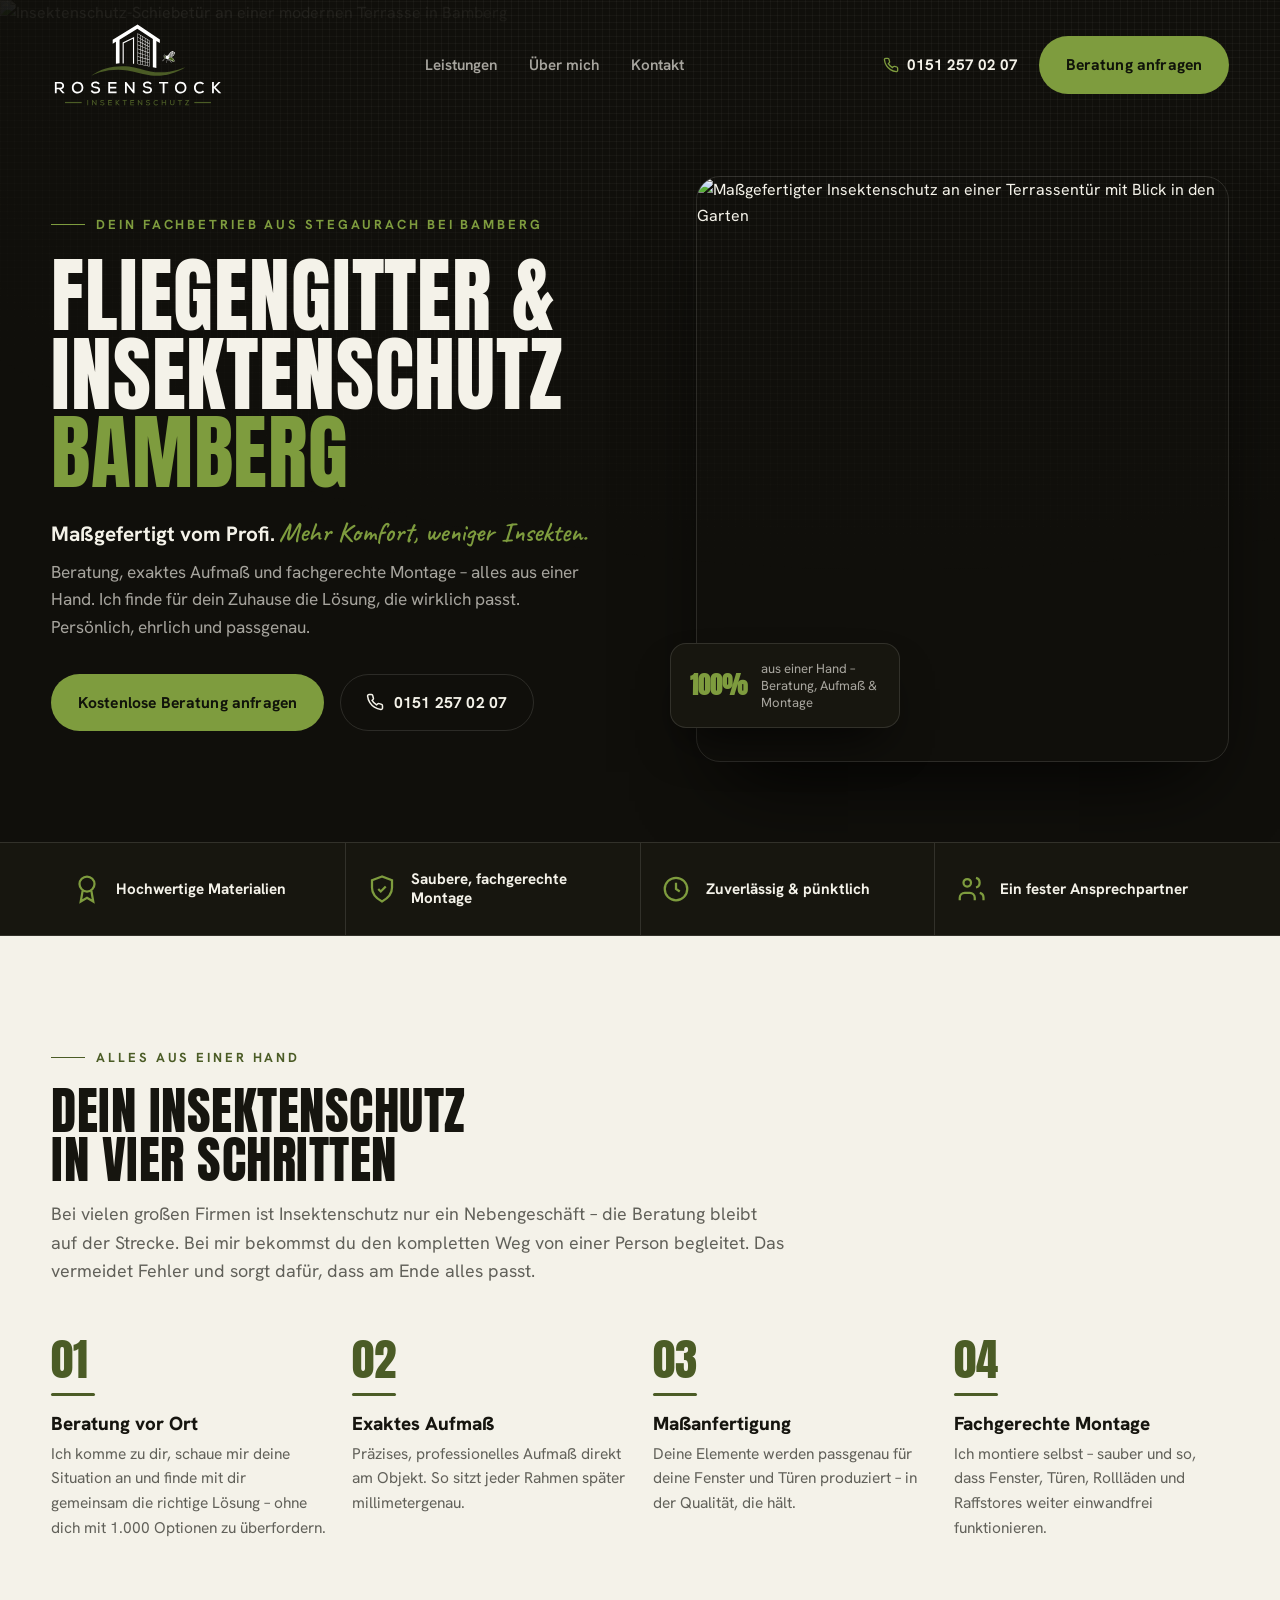
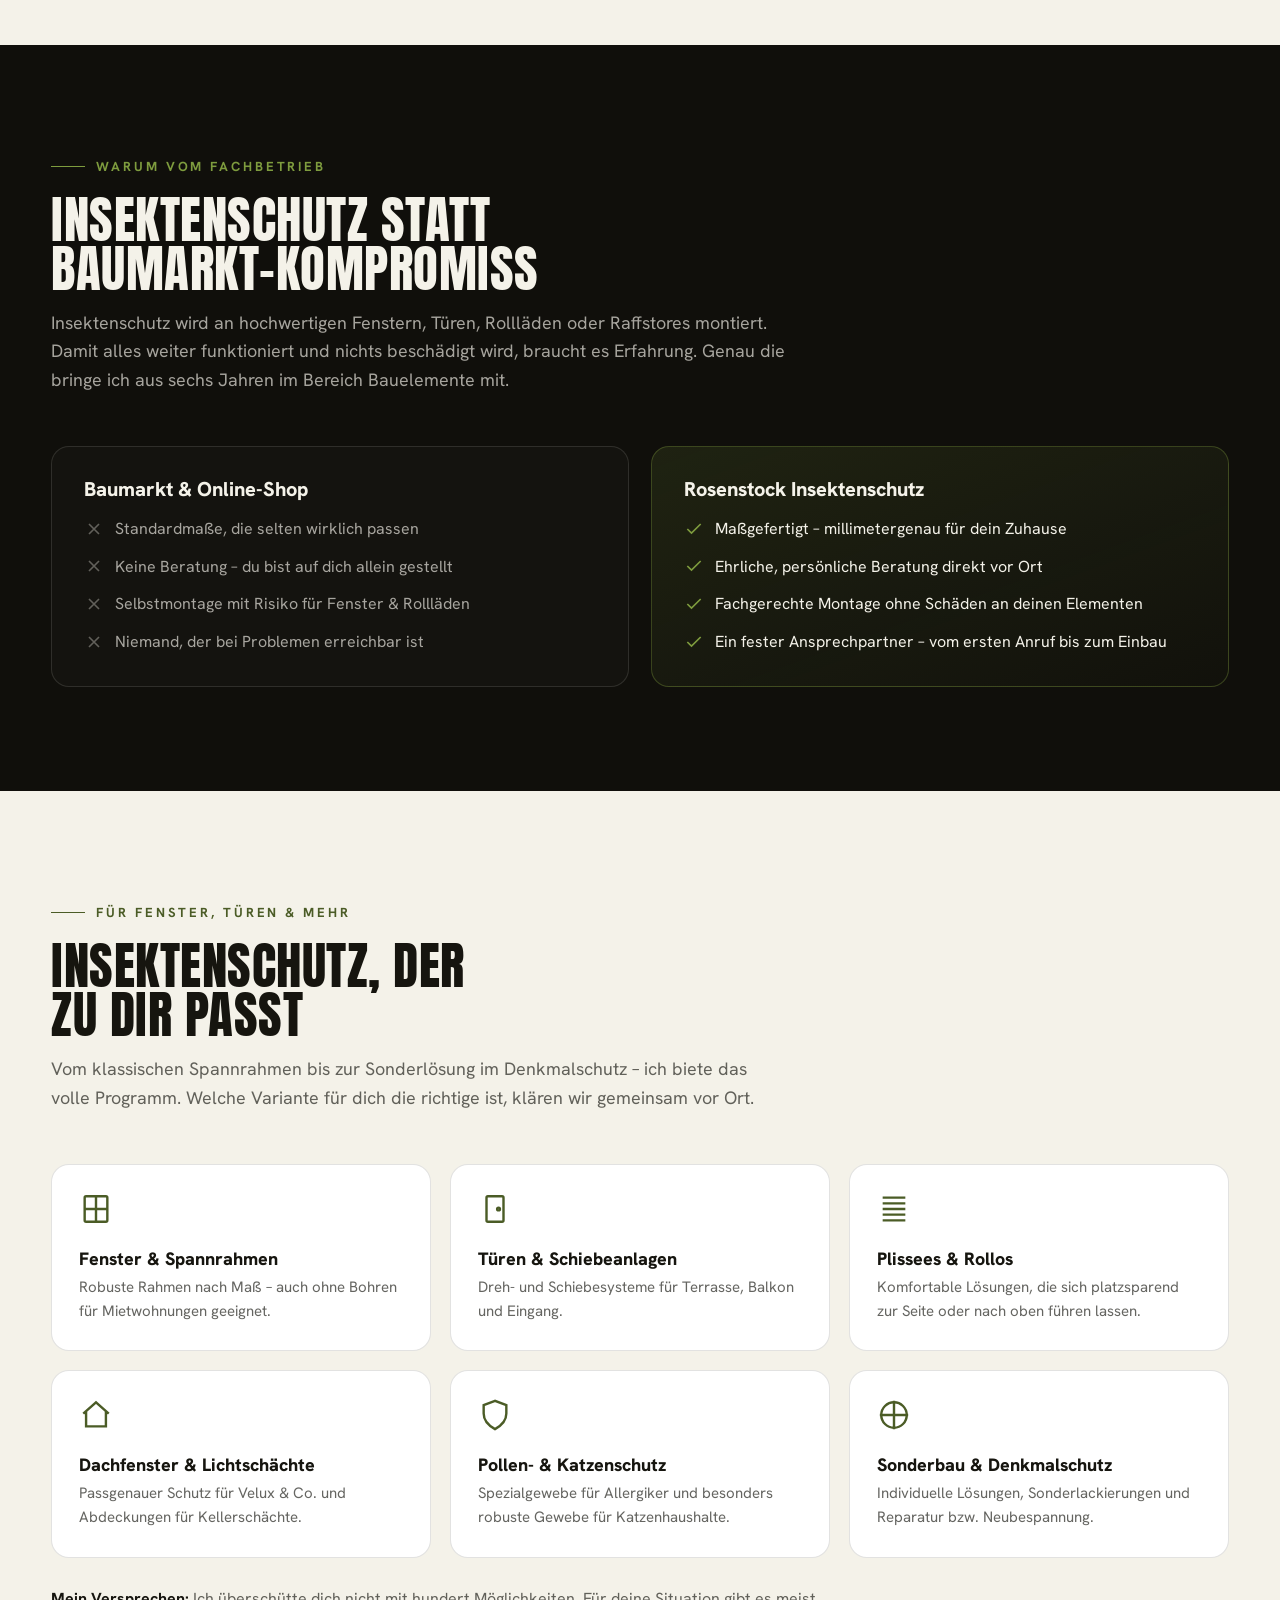
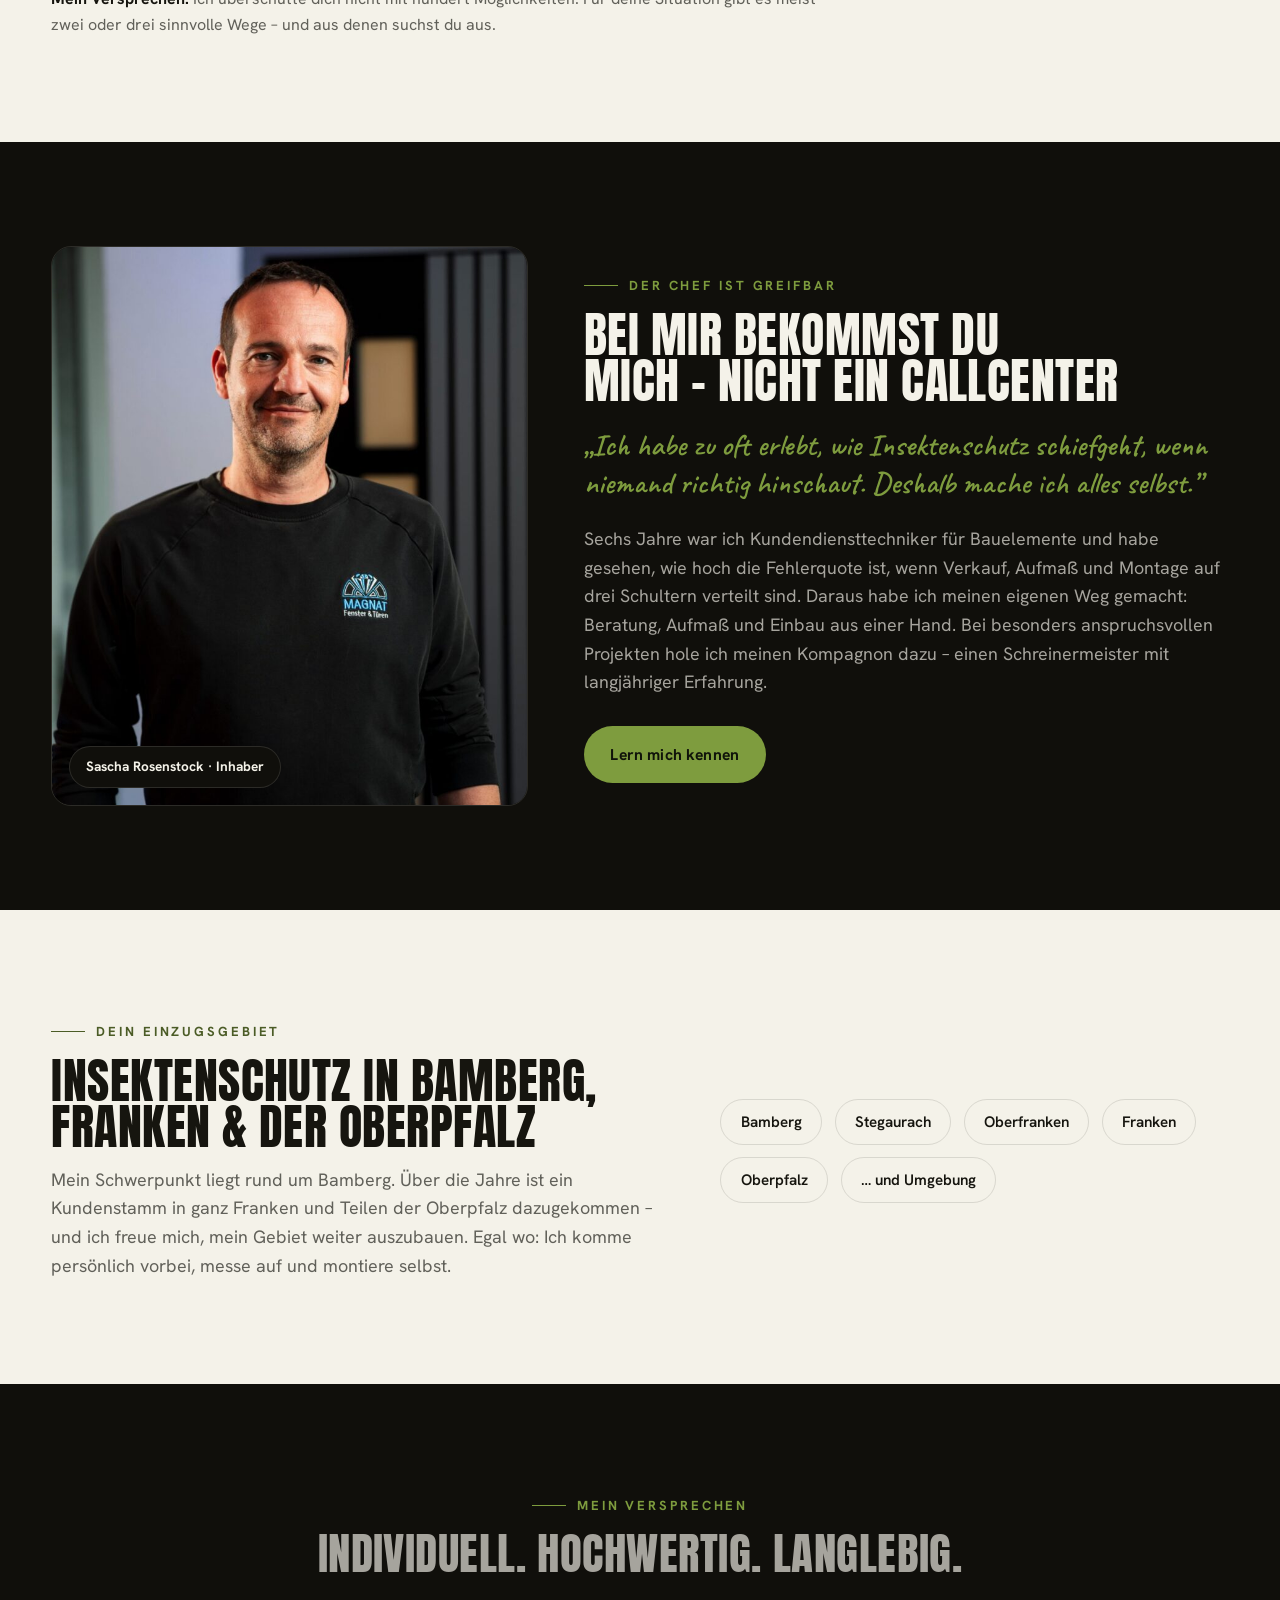
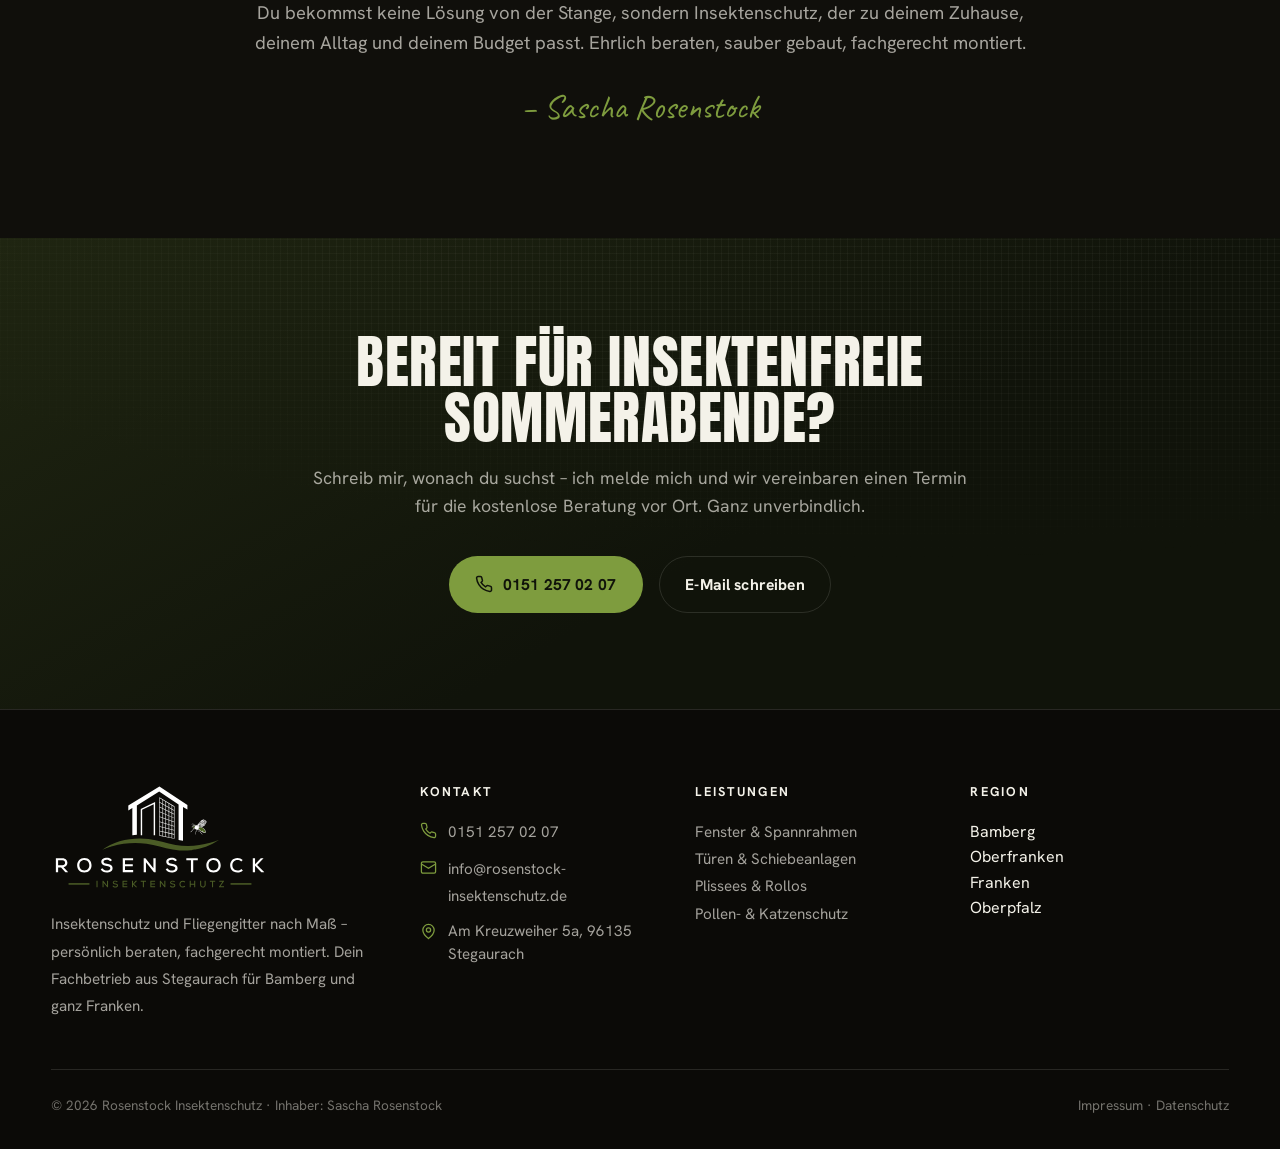
==== index.html @ 528e0482 "Add files via upload" ====
<!DOCTYPE html>
<html lang="de">
<head>
<meta charset="UTF-8">
<meta name="viewport" content="width=device-width, initial-scale=1.0">
<title>Insektenschutz Bamberg & Fliegengitter nach Maß | Rosenstock Insektenschutz</title>
<meta name="description" content="Insektenschutz & Fliegengitter nach Maß in Bamberg und ganz Franken. Beratung, Aufmaß und Montage aus einer Hand – persönlich vom Fachbetrieb. Jetzt kostenlos beraten lassen.">
<meta name="robots" content="index, follow">
<link rel="canonical" href="https://www.rosenstock-insektenschutz.de/">

<!-- Open Graph -->
<meta property="og:type" content="website">
<meta property="og:title" content="Insektenschutz Bamberg & Fliegengitter nach Maß | Rosenstock Insektenschutz">
<meta property="og:description" content="Insektenschutz & Fliegengitter nach Maß in Bamberg und ganz Franken – Beratung, Aufmaß und Montage aus einer Hand.">
<meta property="og:locale" content="de_DE">
<meta property="og:image" content="assets/fliegenschutz-bamberg.png">

<link rel="preconnect" href="https://fonts.googleapis.com">
<link rel="preconnect" href="https://fonts.gstatic.com" crossorigin>
<link href="https://fonts.googleapis.com/css2?family=Anton&family=Caveat:wght@500;600&family=Hanken+Grotesk:wght@400;500;600;700;800&display=swap" rel="stylesheet">

<!-- Local Business structured data (gut fürs lokale SEO) -->
<script type="application/ld+json">
{
  "@context": "https://schema.org",
  "@type": "HomeAndConstructionBusiness",
  "name": "Rosenstock Insektenschutz",
  "image": "https://www.rosenstock-insektenschutz.de/assets/fliegenschutz-bamberg.png",
  "description": "Insektenschutz und Fliegengitter nach Maß in Bamberg und Franken. Beratung, Aufmaß und Montage aus einer Hand.",
  "founder": "Sascha Rosenstock",
  "telephone": "+49-1512-7570207",
  "email": "info@rosenstock-insektenschutz.de",
  "address": {
    "@type": "PostalAddress",
    "streetAddress": "Am Kreuzweiher 5a",
    "postalCode": "96135",
    "addressLocality": "Stegaurach",
    "addressRegion": "Bayern",
    "addressCountry": "DE"
  },
  "areaServed": ["Bamberg", "Stegaurach", "Franken", "Oberfranken", "Oberpfalz"],
  "slogan": "Mehr Komfort. Mehr Lebensqualität. Weniger Insekten."
}
</script>

<style>
  :root{
    --bg:#100f0b;
    --bg-soft:#17160f;
    --panel:#1c1b13;
    --cream:#f4f2e9;
    --cream-soft:#e9e6d8;
    --ink:#16150f;
    --olive:#4b5c26;
    --olive-bright:#7e9c3e;
    --olive-dim:rgba(126,156,62,.16);
    --line-dark:rgba(244,242,233,.12);
    --line-light:rgba(22,21,15,.12);
    --muted-dark:rgba(244,242,233,.66);
    --muted-light:rgba(22,21,15,.66);
    --radius:18px;
    --ease:cubic-bezier(.22,.61,.36,1);
  }

  *{margin:0;padding:0;box-sizing:border-box}
  html{scroll-behavior:smooth}
  body{
    font-family:'Hanken Grotesk',system-ui,sans-serif;
    background:var(--bg);
    color:var(--cream);
    line-height:1.6;
    -webkit-font-smoothing:antialiased;
    overflow-x:hidden;
  }
  img{display:block;max-width:100%;height:auto}
  a{color:inherit;text-decoration:none}

  /* Fliegengitter-Motiv: feine Gittertextur */
  .mesh{
    position:absolute;inset:0;pointer-events:none;
    background-image:
      repeating-linear-gradient(0deg, rgba(244,242,233,.035) 0 1px, transparent 1px 7px),
      repeating-linear-gradient(90deg, rgba(244,242,233,.035) 0 1px, transparent 1px 7px);
    mask-image:radial-gradient(120% 90% at 70% 0%, #000 30%, transparent 78%);
    -webkit-mask-image:radial-gradient(120% 90% at 70% 0%, #000 30%, transparent 78%);
  }

  .wrap{width:min(1180px,92vw);margin-inline:auto}

  h1,h2,h3{line-height:1.05;font-weight:800}
  .anton{font-family:'Anton',sans-serif;font-weight:400;letter-spacing:.01em;text-transform:uppercase;line-height:.96}
  .script{font-family:'Caveat',cursive;font-weight:600}
  .kicker{
    font-size:.82rem;letter-spacing:.22em;text-transform:uppercase;font-weight:700;
    color:var(--olive-bright);display:inline-flex;align-items:center;gap:.7rem;
  }
  .kicker::before{content:"";width:34px;height:1px;background:var(--olive-bright);display:inline-block}

  /* Brush-Highlight unter Schlüsselwörtern */
  .brush{position:relative;white-space:nowrap}
  .brush svg{position:absolute;left:-4%;bottom:-.18em;width:108%;height:.5em;overflow:visible}
  .brush svg path{stroke:var(--olive-bright);stroke-width:13;fill:none;stroke-linecap:round;
    stroke-dasharray:640;stroke-dashoffset:640;transition:stroke-dashoffset 1.1s var(--ease) .3s}
  .reveal.in .brush svg path{stroke-dashoffset:0}

  /* Buttons */
  .btn{
    display:inline-flex;align-items:center;gap:.6rem;
    font-weight:700;font-size:.98rem;letter-spacing:.01em;
    padding:.95rem 1.6rem;border-radius:999px;cursor:pointer;border:1px solid transparent;
    transition:transform .25s var(--ease),background .25s,box-shadow .25s,color .25s;
  }
  .btn-primary{background:var(--olive-bright);color:#10130a;box-shadow:0 0 0 0 var(--olive-dim)}
  .btn-primary:hover{transform:translateY(-3px);box-shadow:0 16px 40px -12px rgba(126,156,62,.8)}
  .btn-ghost{border-color:var(--line-dark);color:var(--cream);background:transparent}
  .btn-ghost:hover{border-color:var(--olive-bright);transform:translateY(-3px);background:rgba(244,242,233,.04)}
  .btn svg{width:18px;height:18px}

  /* ===== HEADER ===== */
  header{
    position:fixed;top:0;left:0;right:0;z-index:60;
    transition:background .35s,backdrop-filter .35s,padding .35s,border-color .35s;
    border-bottom:1px solid transparent;padding:1.3rem 0;
  }
  header.scrolled{
    background:rgba(16,15,11,.82);backdrop-filter:blur(14px);
    border-bottom:1px solid var(--line-dark);padding:.7rem 0;
  }
  .nav{display:flex;align-items:center;justify-content:space-between;gap:2rem}
  .nav-logo img{height:88px;transition:height .35s}
  header.scrolled .nav-logo img{height:64px}
  .nav-links{display:flex;align-items:center;gap:2rem;list-style:none}
  .nav-links a{font-size:.95rem;font-weight:600;position:relative;color:var(--muted-dark);transition:color .2s}
  .nav-links a::after{content:"";position:absolute;left:0;bottom:-6px;height:2px;width:0;background:var(--olive-bright);transition:width .3s var(--ease)}
  .nav-links a:hover{color:var(--cream)}
  .nav-links a:hover::after{width:100%}
  .nav-cta{display:flex;align-items:center;gap:1.3rem}
  .nav-phone{font-weight:700;font-size:.95rem;display:flex;align-items:center;gap:.5rem;white-space:nowrap}
  .nav-phone svg{width:16px;height:16px;color:var(--olive-bright)}
  .burger{display:none;flex-direction:column;gap:5px;background:none;border:0;cursor:pointer;padding:6px}
  .burger span{width:26px;height:2px;background:var(--cream);transition:.3s}
  .burger.open span:nth-child(1){transform:translateY(7px) rotate(45deg)}
  .burger.open span:nth-child(2){opacity:0}
  .burger.open span:nth-child(3){transform:translateY(-7px) rotate(-45deg)}

  /* ===== HERO ===== */
  .hero{position:relative;padding:11rem 0 5rem;overflow:hidden}
  .hero-bg{position:absolute;inset:0;z-index:0}
  .hero-bg::after{content:"";position:absolute;inset:0;
    background:radial-gradient(80% 70% at 15% 30%, transparent, var(--bg) 72%),
               linear-gradient(180deg, rgba(16,15,11,.4), var(--bg))}
  .hero-grid{position:relative;z-index:2;display:grid;grid-template-columns:1.05fr .95fr;gap:3.5rem;align-items:center}
  .hero-h1{font-size:clamp(2.6rem,6.4vw,5.2rem);margin:1.4rem 0 0;font-weight:400;letter-spacing:.01em}
  .hero-h1 .ol{color:var(--olive-bright)}
  .hero-claim-sub{font-size:1.3rem;font-weight:700;margin:1.1rem 0 .3rem;color:var(--cream)}
  .hero-claim-sub .script{color:var(--olive-bright);font-size:1.7rem;font-weight:600;margin-left:.25rem}
  .hero-sub{font-size:1.08rem;color:var(--muted-dark);max-width:34rem;margin-bottom:2rem}
  .hero-actions{display:flex;flex-wrap:wrap;gap:1rem;align-items:center}
  .hero-media{position:relative}
  .hero-media .frame{border-radius:24px;overflow:hidden;position:relative;box-shadow:0 40px 80px -30px rgba(0,0,0,.9);border:1px solid var(--line-dark)}
  .hero-media .frame img{width:100%;aspect-ratio:4/4.4;object-fit:cover}
  .hero-badge{
    position:absolute;left:-26px;bottom:34px;z-index:3;
    background:var(--bg-soft);border:1px solid var(--line-dark);border-radius:16px;
    padding:1rem 1.2rem;box-shadow:0 24px 50px -20px rgba(0,0,0,.9);
    display:flex;gap:.85rem;align-items:center;max-width:230px;
  }
  .hero-badge b{font-family:'Anton';font-size:1.5rem;color:var(--olive-bright);line-height:1}
  .hero-badge span{font-size:.82rem;color:var(--muted-dark);line-height:1.3}

  /* Trust strip */
  .trust{border-top:1px solid var(--line-dark);border-bottom:1px solid var(--line-dark);background:var(--bg-soft)}
  .trust-row{display:grid;grid-template-columns:repeat(4,1fr);gap:1px;background:var(--line-dark)}
  .trust-item{background:var(--bg-soft);padding:1.7rem 1.3rem;display:flex;gap:.9rem;align-items:center}
  .trust-item svg{width:30px;height:30px;color:var(--olive-bright);flex-shrink:0}
  .trust-item span{font-weight:700;font-size:.95rem;line-height:1.25}

  /* ===== generic section ===== */
  section.block{padding:6.5rem 0;position:relative}
  .light{background:var(--cream);color:var(--ink)}
  .light .kicker{color:var(--olive)}
  .light .kicker::before{background:var(--olive)}
  .light .lead{color:var(--muted-light)}
  .sec-head{max-width:46rem;margin-bottom:3.2rem}
  .sec-head h2{font-size:clamp(2rem,4.2vw,3.2rem);margin:1.1rem 0 1rem}
  .lead{font-size:1.12rem;color:var(--muted-dark)}

  /* Prozess */
  .steps{display:grid;grid-template-columns:repeat(4,1fr);gap:1.6rem;counter-reset:s}
  .step{position:relative}
  .step .num{font-family:'Anton';font-size:2.8rem;line-height:1;color:var(--olive);display:block}
  .step .bar{height:3px;width:44px;background:var(--olive);border-radius:3px;margin:.7rem 0 1.1rem}
  .step h3{font-size:1.18rem;margin:0 0 .5rem}
  .step p{font-size:.97rem;color:var(--muted-light)}

  /* Warum (dark contrast) */
  .compare{display:grid;grid-template-columns:1fr 1fr;gap:1.4rem;margin-top:1rem}
  .card{border:1px solid var(--line-dark);border-radius:var(--radius);padding:2rem;transition:transform .3s var(--ease),border-color .3s}
  .card-bad{background:rgba(244,242,233,.02)}
  .card-good{background:linear-gradient(160deg, rgba(126,156,62,.14), rgba(126,156,62,.02));border-color:rgba(126,156,62,.35)}
  .card h3{font-size:1.25rem;margin-bottom:1rem;display:flex;align-items:center;gap:.6rem}
  .card ul{list-style:none;display:flex;flex-direction:column;gap:.75rem}
  .card li{display:flex;gap:.7rem;font-size:1rem;color:var(--muted-dark)}
  .card-good li{color:var(--cream)}
  .card li svg{width:20px;height:20px;flex-shrink:0;margin-top:.18rem}
  .card-good li svg{color:var(--olive-bright)}
  .card-bad li svg{color:rgba(244,242,233,.35)}

  /* Leistungen grid */
  .serv{display:grid;grid-template-columns:repeat(3,1fr);gap:1.2rem}
  .serv-item{background:#fff;border:1px solid var(--line-light);border-radius:var(--radius);padding:1.7rem;
    transition:transform .3s var(--ease),box-shadow .3s,border-color .3s}
  .serv-item:hover{transform:translateY(-6px);box-shadow:0 24px 50px -28px rgba(22,21,15,.4);border-color:var(--olive)}
  .serv-item svg{width:34px;height:34px;color:var(--olive);margin-bottom:1rem}
  .serv-item h3{font-size:1.12rem;margin-bottom:.4rem}
  .serv-item p{font-size:.94rem;color:var(--muted-light)}
  .serv-note{margin-top:1.8rem;font-size:1rem;color:var(--muted-light);max-width:48rem}
  .serv-note b{color:var(--ink)}

  /* Über Sascha */
  .about{display:grid;grid-template-columns:.85fr 1.15fr;gap:3.5rem;align-items:center}
  .about-img{position:relative}
  .about-img img{border-radius:20px;border:1px solid var(--line-dark);width:100%;aspect-ratio:1023/1537;object-fit:cover;max-height:560px}
  .about-img .tag{position:absolute;bottom:18px;left:18px;background:var(--bg);border:1px solid var(--line-dark);
    padding:.55rem 1rem;border-radius:999px;font-size:.85rem;font-weight:700}
  .about blockquote{font-family:'Caveat';font-size:1.9rem;color:var(--olive-bright);line-height:1.25;margin:1.4rem 0;font-weight:600}

  /* Regionen */
  .regions{display:flex;flex-wrap:wrap;gap:.8rem;margin-top:.5rem}
  .chip{border:1px solid var(--line-light);border-radius:999px;padding:.6rem 1.2rem;font-weight:600;font-size:.95rem;
    transition:background .25s,color .25s,border-color .25s;cursor:default}
  .chip:hover{background:var(--olive);color:var(--cream);border-color:var(--olive)}
  .region-grid{display:grid;grid-template-columns:1.1fr .9fr;gap:3rem;align-items:center}

  /* Versprechen */
  .promise{text-align:center;max-width:50rem;margin-inline:auto}
  .promise .anton{font-size:clamp(1.8rem,4vw,2.8rem)}
  .promise p{font-size:1.15rem;color:var(--muted-dark);margin:1.5rem 0 0}
  .promise .sig{font-family:'Caveat';font-size:2.1rem;color:var(--olive-bright);margin-top:1.4rem}

  /* Final CTA */
  .cta{position:relative;overflow:hidden;
    background:linear-gradient(150deg,#1f2511,#10130a 60%);padding:6rem 0}
  .cta-inner{position:relative;z-index:2;text-align:center;max-width:42rem;margin-inline:auto}
  .cta h2{font-size:clamp(2.2rem,5vw,3.6rem);margin-bottom:1.2rem}
  .cta p{color:var(--muted-dark);font-size:1.1rem;margin-bottom:2.2rem}
  .cta-actions{display:flex;flex-wrap:wrap;gap:1rem;justify-content:center}

  /* Footer */
  footer{background:#0b0a07;border-top:1px solid var(--line-dark);padding:4.5rem 0 2rem}
  .foot-grid{display:grid;grid-template-columns:1.4fr 1fr 1fr 1.1fr;gap:2.5rem}
  .foot-logo img{height:110px;margin-bottom:1.2rem}
  .foot-grid p,.foot-grid a{color:var(--muted-dark);font-size:.95rem;line-height:1.8}
  .foot-grid a:hover{color:var(--olive-bright)}
  .foot-contact{list-style:none}
  .foot-contact li{display:flex;gap:.65rem;align-items:flex-start;margin-bottom:.6rem;color:var(--muted-dark);font-size:.95rem;line-height:1.5}
  .foot-contact li svg{width:17px;height:17px;color:var(--olive-bright);flex-shrink:0;margin-top:.2rem}
  .foot-col h4{font-size:.8rem;letter-spacing:.18em;text-transform:uppercase;color:var(--cream);margin-bottom:1rem;font-weight:700}
  .foot-col ul{list-style:none}
  .foot-bottom{border-top:1px solid var(--line-dark);margin-top:3rem;padding-top:1.6rem;
    display:flex;justify-content:space-between;flex-wrap:wrap;gap:1rem;font-size:.85rem;color:rgba(244,242,233,.45)}
  .foot-bottom a{color:rgba(244,242,233,.45)}
  .foot-bottom a:hover{color:var(--olive-bright)}


  /* Reveal animation */
  .reveal{opacity:0;transform:translateY(30px);transition:opacity .8s var(--ease),transform .8s var(--ease)}
  .reveal.in{opacity:1;transform:none}
  .reveal[data-d="1"]{transition-delay:.08s}
  .reveal[data-d="2"]{transition-delay:.16s}
  .reveal[data-d="3"]{transition-delay:.24s}
  .reveal[data-d="4"]{transition-delay:.32s}

  /* Mobile menu */
  .mobile-menu{position:fixed;inset:0 0 0 auto;width:min(82vw,340px);z-index:65;
    background:var(--bg-soft);border-left:1px solid var(--line-dark);
    transform:translateX(100%);transition:transform .4s var(--ease);
    padding:6rem 2rem 2rem;display:flex;flex-direction:column;gap:1.4rem}
  .mobile-menu.open{transform:none}
  .mobile-menu a{font-size:1.15rem;font-weight:600}
  .overlay{position:fixed;inset:0;background:rgba(0,0,0,.5);z-index:64;opacity:0;pointer-events:none;transition:.3s}
  .overlay.open{opacity:1;pointer-events:auto}

  @media (max-width:960px){
    .hero-grid{grid-template-columns:1fr;gap:2.5rem}
    .hero-media{order:-1;max-width:440px}
    .trust-row{grid-template-columns:1fr 1fr}
    .steps{grid-template-columns:1fr 1fr;gap:2rem}
    .compare,.about,.region-grid,.serv{grid-template-columns:1fr}
    .about-img{max-width:380px}
    .nav-links,.nav-phone{display:none}
    .burger{display:flex}
    .foot-grid{grid-template-columns:1fr 1fr}
  }
  @media (max-width:560px){
    .trust-row{grid-template-columns:1fr}
    .steps{grid-template-columns:1fr}
    .foot-grid{grid-template-columns:1fr}
    .hero{padding-top:8.5rem}
  }
  @media (prefers-reduced-motion:reduce){
    *{animation:none!important;transition:none!important;scroll-behavior:auto}
    .reveal{opacity:1;transform:none}
    .brush svg path{stroke-dashoffset:0}
  }
</style>
</head>
<body>

<!-- ===== HEADER ===== -->
<header id="header">
  <div class="wrap nav">
    <a href="#top" class="nav-logo" aria-label="Rosenstock Insektenschutz Startseite">
      <img src="assets/rosenstock-logo.svg" alt="Rosenstock Insektenschutz Logo">
    </a>
    <ul class="nav-links">
      <li><a href="#leistungen">Leistungen</a></li>
      <li><a href="#ueber">Über mich</a></li>
      <li><a href="#kontakt">Kontakt</a></li>
    </ul>
    <div class="nav-cta">
      <a href="tel:+4915127570207" class="nav-phone">
        <svg viewBox="0 0 24 24" fill="none" stroke="currentColor" stroke-width="2"><path d="M22 16.92v3a2 2 0 0 1-2.18 2 19.8 19.8 0 0 1-8.63-3.07 19.5 19.5 0 0 1-6-6 19.8 19.8 0 0 1-3.07-8.67A2 2 0 0 1 4.11 2h3a2 2 0 0 1 2 1.72c.13.96.36 1.9.7 2.81a2 2 0 0 1-.45 2.11L8.09 9.91a16 16 0 0 0 6 6l1.27-1.27a2 2 0 0 1 2.11-.45c.91.34 1.85.57 2.81.7A2 2 0 0 1 22 16.92z"/></svg>
        0151 257 02 07
      </a>
      <a href="#kontakt" class="btn btn-primary">Beratung anfragen</a>
    </div>
    <button class="burger" id="burger" aria-label="Menü öffnen"><span></span><span></span><span></span></button>
  </div>
</header>

<div class="overlay" id="overlay"></div>
<nav class="mobile-menu" id="mobileMenu" aria-label="Mobiles Menü">
  <a href="#leistungen">Leistungen</a>
  <a href="#ueber">Über mich</a>
  <a href="#kontakt">Kontakt</a>
  <a href="tel:+4915127570207" class="btn btn-ghost" style="margin-top:1rem">0151 257 02 07</a>
  <a href="#kontakt" class="btn btn-primary">Beratung anfragen</a>
</nav>

<!-- ===== HERO ===== -->
<a id="top"></a>
<section class="hero">
  <div class="hero-bg">
    <img src="assets/fliegenschutz-bamberg.png" alt="Insektenschutz-Schiebetür an einer modernen Terrasse in Bamberg" style="width:100%;height:100%;object-fit:cover;opacity:.28">
  </div>
  <div class="mesh"></div>
  <div class="wrap hero-grid">
    <div>
      <span class="kicker reveal in">Dein Fachbetrieb aus Stegaurach bei Bamberg</span>
      <h1 class="hero-h1 anton reveal in" data-d="1">Fliegengitter &amp;<br>Insektenschutz<br><span class="ol">Bamberg</span></h1>
      <p class="hero-claim-sub reveal in" data-d="2">Maßgefertigt vom Profi.<span class="script">Mehr Komfort, weniger Insekten.</span></p>
      <p class="hero-sub reveal in" data-d="2">Beratung, exaktes Aufmaß und fachgerechte Montage – alles aus einer Hand. Ich finde für dein Zuhause die Lösung, die wirklich passt. Persönlich, ehrlich und passgenau.</p>
      <div class="hero-actions reveal in" data-d="3">
        <a href="#kontakt" class="btn btn-primary">Kostenlose Beratung anfragen</a>
        <a href="tel:+4915127570207" class="btn btn-ghost">
          <svg viewBox="0 0 24 24" fill="none" stroke="currentColor" stroke-width="2"><path d="M22 16.92v3a2 2 0 0 1-2.18 2 19.8 19.8 0 0 1-8.63-3.07 19.5 19.5 0 0 1-6-6 19.8 19.8 0 0 1-3.07-8.67A2 2 0 0 1 4.11 2h3a2 2 0 0 1 2 1.72c.13.96.36 1.9.7 2.81a2 2 0 0 1-.45 2.11L8.09 9.91a16 16 0 0 0 6 6l1.27-1.27a2 2 0 0 1 2.11-.45c.91.34 1.85.57 2.81.7A2 2 0 0 1 22 16.92z"/></svg>
          0151 257 02 07
        </a>
      </div>
    </div>
    <div class="hero-media reveal in" data-d="2">
      <div class="frame">
        <img src="assets/fliegenschutz-bamberg.png" alt="Maßgefertigter Insektenschutz an einer Terrassentür mit Blick in den Garten">
      </div>
      <div class="hero-badge">
        <b>100%</b>
        <span>aus einer Hand – Beratung, Aufmaß &amp; Montage</span>
      </div>
    </div>
  </div>
</section>

<!-- ===== TRUST ===== -->
<div class="trust">
  <div class="wrap">
    <div class="trust-row">
      <div class="trust-item reveal" data-d="1">
        <svg viewBox="0 0 24 24" fill="none" stroke="currentColor" stroke-width="1.8"><circle cx="12" cy="8" r="6"/><path d="M8.5 13.5 7 22l5-3 5 3-1.5-8.5"/></svg>
        <span>Hochwertige Materialien</span>
      </div>
      <div class="trust-item reveal" data-d="2">
        <svg viewBox="0 0 24 24" fill="none" stroke="currentColor" stroke-width="1.8"><path d="M12 2 4 5v6c0 5 3.4 8.5 8 11 4.6-2.5 8-6 8-11V5l-8-3z"/><path d="m9 12 2 2 4-4"/></svg>
        <span>Saubere, fachgerechte Montage</span>
      </div>
      <div class="trust-item reveal" data-d="3">
        <svg viewBox="0 0 24 24" fill="none" stroke="currentColor" stroke-width="1.8"><circle cx="12" cy="12" r="9"/><path d="M12 7v5l3 2"/></svg>
        <span>Zuverlässig &amp; pünktlich</span>
      </div>
      <div class="trust-item reveal" data-d="4">
        <svg viewBox="0 0 24 24" fill="none" stroke="currentColor" stroke-width="1.8"><path d="M3 21v-2a4 4 0 0 1 4-4h4a4 4 0 0 1 4 4v2"/><circle cx="9" cy="7" r="3"/><path d="M16 3.1a4 4 0 0 1 0 7.7M22 21v-2a4 4 0 0 0-3-3.85"/></svg>
        <span>Ein fester Ansprechpartner</span>
      </div>
    </div>
  </div>
</div>

<!-- ===== PROZESS ===== -->
<section class="block light" id="prozess">
  <div class="wrap">
    <div class="sec-head reveal">
      <span class="kicker">Alles aus einer Hand</span>
      <h2 class="anton">Dein Insektenschutz<br>in vier Schritten</h2>
      <p class="lead">Bei vielen großen Firmen ist Insektenschutz nur ein Nebengeschäft – die Beratung bleibt auf der Strecke. Bei mir bekommst du den kompletten Weg von einer Person begleitet. Das vermeidet Fehler und sorgt dafür, dass am Ende alles passt.</p>
    </div>
    <div class="steps">
      <div class="step reveal" data-d="1"><span class="num">01</span><div class="bar"></div><h3>Beratung vor Ort</h3><p>Ich komme zu dir, schaue mir deine Situation an und finde mit dir gemeinsam die richtige Lösung – ohne dich mit 1.000 Optionen zu überfordern.</p></div>
      <div class="step reveal" data-d="2"><span class="num">02</span><div class="bar"></div><h3>Exaktes Aufmaß</h3><p>Präzises, professionelles Aufmaß direkt am Objekt. So sitzt jeder Rahmen später millimetergenau.</p></div>
      <div class="step reveal" data-d="3"><span class="num">03</span><div class="bar"></div><h3>Maßanfertigung</h3><p>Deine Elemente werden passgenau für deine Fenster und Türen produziert – in der Qualität, die hält.</p></div>
      <div class="step reveal" data-d="4"><span class="num">04</span><div class="bar"></div><h3>Fachgerechte Montage</h3><p>Ich montiere selbst – sauber und so, dass Fenster, Türen, Rollläden und Raffstores weiter einwandfrei funktionieren.</p></div>
    </div>
  </div>
</section>

<!-- ===== WARUM (dark) ===== -->
<section class="block" id="warum">
  <div class="wrap">
    <div class="sec-head reveal">
      <span class="kicker">Warum vom Fachbetrieb</span>
      <h2 class="anton">Insektenschutz statt<br>Baumarkt-Kompromiss</h2>
      <p class="lead">Insektenschutz wird an hochwertigen Fenstern, Türen, Rollläden oder Raffstores montiert. Damit alles weiter funktioniert und nichts beschädigt wird, braucht es Erfahrung. Genau die bringe ich aus sechs Jahren im Bereich Bauelemente mit.</p>
    </div>
    <div class="compare">
      <div class="card card-bad reveal" data-d="1">
        <h3>Baumarkt &amp; Online-Shop</h3>
        <ul>
          <li><svg viewBox="0 0 24 24" fill="none" stroke="currentColor" stroke-width="2"><path d="M18 6 6 18M6 6l12 12"/></svg>Standardmaße, die selten wirklich passen</li>
          <li><svg viewBox="0 0 24 24" fill="none" stroke="currentColor" stroke-width="2"><path d="M18 6 6 18M6 6l12 12"/></svg>Keine Beratung – du bist auf dich allein gestellt</li>
          <li><svg viewBox="0 0 24 24" fill="none" stroke="currentColor" stroke-width="2"><path d="M18 6 6 18M6 6l12 12"/></svg>Selbstmontage mit Risiko für Fenster &amp; Rollläden</li>
          <li><svg viewBox="0 0 24 24" fill="none" stroke="currentColor" stroke-width="2"><path d="M18 6 6 18M6 6l12 12"/></svg>Niemand, der bei Problemen erreichbar ist</li>
        </ul>
      </div>
      <div class="card card-good reveal" data-d="2">
        <h3>Rosenstock Insektenschutz</h3>
        <ul>
          <li><svg viewBox="0 0 24 24" fill="none" stroke="currentColor" stroke-width="2"><path d="M20 6 9 17l-5-5"/></svg>Maßgefertigt – millimetergenau für dein Zuhause</li>
          <li><svg viewBox="0 0 24 24" fill="none" stroke="currentColor" stroke-width="2"><path d="M20 6 9 17l-5-5"/></svg>Ehrliche, persönliche Beratung direkt vor Ort</li>
          <li><svg viewBox="0 0 24 24" fill="none" stroke="currentColor" stroke-width="2"><path d="M20 6 9 17l-5-5"/></svg>Fachgerechte Montage ohne Schäden an deinen Elementen</li>
          <li><svg viewBox="0 0 24 24" fill="none" stroke="currentColor" stroke-width="2"><path d="M20 6 9 17l-5-5"/></svg>Ein fester Ansprechpartner – vom ersten Anruf bis zum Einbau</li>
        </ul>
      </div>
    </div>
  </div>
</section>

<!-- ===== LEISTUNGEN ===== -->
<section class="block light" id="leistungen">
  <div class="wrap">
    <div class="sec-head reveal">
      <span class="kicker">Für Fenster, Türen &amp; mehr</span>
      <h2 class="anton">Insektenschutz, der<br>zu dir passt</h2>
      <p class="lead">Vom klassischen Spannrahmen bis zur Sonderlösung im Denkmalschutz – ich biete das volle Programm. Welche Variante für dich die richtige ist, klären wir gemeinsam vor Ort.</p>
    </div>
    <div class="serv">
      <div class="serv-item reveal" data-d="1">
        <svg viewBox="0 0 24 24" fill="none" stroke="currentColor" stroke-width="1.7"><rect x="4" y="3" width="16" height="18" rx="1"/><path d="M4 12h16M12 3v18"/></svg>
        <h3>Fenster &amp; Spannrahmen</h3><p>Robuste Rahmen nach Maß – auch ohne Bohren für Mietwohnungen geeignet.</p>
      </div>
      <div class="serv-item reveal" data-d="2">
        <svg viewBox="0 0 24 24" fill="none" stroke="currentColor" stroke-width="1.7"><rect x="6" y="3" width="12" height="18" rx="1"/><circle cx="14.5" cy="12" r="1"/></svg>
        <h3>Türen &amp; Schiebeanlagen</h3><p>Dreh- und Schiebesysteme für Terrasse, Balkon und Eingang.</p>
      </div>
      <div class="serv-item reveal" data-d="3">
        <svg viewBox="0 0 24 24" fill="none" stroke="currentColor" stroke-width="1.7"><path d="M4 4h16M4 8h16M4 12h16M4 16h16M4 20h16"/></svg>
        <h3>Plissees &amp; Rollos</h3><p>Komfortable Lösungen, die sich platzsparend zur Seite oder nach oben führen lassen.</p>
      </div>
      <div class="serv-item reveal" data-d="1">
        <svg viewBox="0 0 24 24" fill="none" stroke="currentColor" stroke-width="1.7"><path d="m3 11 9-8 9 8M5 9v11h14V9"/></svg>
        <h3>Dachfenster &amp; Lichtschächte</h3><p>Passgenauer Schutz für Velux &amp; Co. und Abdeckungen für Kellerschächte.</p>
      </div>
      <div class="serv-item reveal" data-d="2">
        <svg viewBox="0 0 24 24" fill="none" stroke="currentColor" stroke-width="1.7"><path d="M12 2 4 5v6c0 5 3.4 8.5 8 11 4.6-2.5 8-6 8-11V5z"/></svg>
        <h3>Pollen- &amp; Katzenschutz</h3><p>Spezialgewebe für Allergiker und besonders robuste Gewebe für Katzenhaushalte.</p>
      </div>
      <div class="serv-item reveal" data-d="3">
        <svg viewBox="0 0 24 24" fill="none" stroke="currentColor" stroke-width="1.7"><path d="M12 2v20M2 12h20" /><circle cx="12" cy="12" r="9"/></svg>
        <h3>Sonderbau &amp; Denkmalschutz</h3><p>Individuelle Lösungen, Sonderlackierungen und Reparatur bzw. Neubespannung.</p>
      </div>
    </div>
    <p class="serv-note reveal"><b>Mein Versprechen:</b> Ich überschütte dich nicht mit hundert Möglichkeiten. Für deine Situation gibt es meist zwei oder drei sinnvolle Wege – und aus denen suchst du aus.</p>
  </div>
</section>

<!-- ===== ÜBER SASCHA ===== -->
<section class="block" id="ueber">
  <div class="wrap about">
    <div class="about-img reveal">
      <img src="assets/sascha-rosenstock.jpeg" alt="Sascha Rosenstock, Inhaber von Rosenstock Insektenschutz aus Stegaurach bei Bamberg">
      <span class="tag">Sascha Rosenstock · Inhaber</span>
    </div>
    <div class="reveal" data-d="1">
      <span class="kicker">Der Chef ist greifbar</span>
      <h2 class="anton" style="font-size:clamp(2rem,4.2vw,3rem);margin:1rem 0">Bei mir bekommst du<br>mich – nicht ein Callcenter</h2>
      <blockquote>„Ich habe zu oft erlebt, wie Insektenschutz schiefgeht, wenn niemand richtig hinschaut. Deshalb mache ich alles selbst.&rdquo;</blockquote>
      <p class="lead" style="color:var(--muted-dark)">Sechs Jahre war ich Kundendiensttechniker für Bauelemente und habe gesehen, wie hoch die Fehlerquote ist, wenn Verkauf, Aufmaß und Montage auf drei Schultern verteilt sind. Daraus habe ich meinen eigenen Weg gemacht: Beratung, Aufmaß und Einbau aus einer Hand. Bei besonders anspruchsvollen Projekten hole ich meinen Kompagnon dazu – einen Schreinermeister mit langjähriger Erfahrung.</p>
      <a href="#kontakt" class="btn btn-primary" style="margin-top:1.8rem">Lern mich kennen</a>
    </div>
  </div>
</section>

<!-- ===== REGIONEN ===== -->
<section class="block light" id="regionen">
  <div class="wrap region-grid">
    <div class="reveal">
      <span class="kicker">Dein Einzugsgebiet</span>
      <h2 class="anton" style="font-size:clamp(2rem,4.2vw,3rem);margin:1rem 0">Insektenschutz in Bamberg,<br>Franken &amp; der Oberpfalz</h2>
      <p class="lead">Mein Schwerpunkt liegt rund um Bamberg. Über die Jahre ist ein Kundenstamm in ganz Franken und Teilen der Oberpfalz dazugekommen – und ich freue mich, mein Gebiet weiter auszubauen. Egal wo: Ich komme persönlich vorbei, messe auf und montiere selbst.</p>
    </div>
    <div class="reveal" data-d="1">
      <div class="regions">
        <span class="chip">Bamberg</span>
        <span class="chip">Stegaurach</span>
        <span class="chip">Oberfranken</span>
        <span class="chip">Franken</span>
        <span class="chip">Oberpfalz</span>
        <span class="chip">… und Umgebung</span>
      </div>
    </div>
  </div>
</section>

<!-- ===== VERSPRECHEN ===== -->
<section class="block" id="versprechen">
  <div class="wrap promise reveal">
    <span class="kicker" style="justify-content:center">Mein Versprechen</span>
    <p class="anton" style="margin-top:1rem">Individuell. Hochwertig. Langlebig.</p>
    <p>Du bekommst keine Lösung von der Stange, sondern Insektenschutz, der zu deinem Zuhause, deinem Alltag und deinem Budget passt. Ehrlich beraten, sauber gebaut, fachgerecht montiert.</p>
    <div class="sig">– Sascha Rosenstock</div>
  </div>
</section>

<!-- ===== FINAL CTA ===== -->
<section class="cta" id="kontakt">
  <div class="mesh"></div>
  <div class="wrap cta-inner reveal">
    <h2 class="anton">Bereit für insektenfreie<br>Sommerabende?</h2>
    <p>Schreib mir, wonach du suchst – ich melde mich und wir vereinbaren einen Termin für die kostenlose Beratung vor Ort. Ganz unverbindlich.</p>
    <div class="cta-actions">
      <a href="tel:+4915127570207" class="btn btn-primary">
        <svg viewBox="0 0 24 24" fill="none" stroke="currentColor" stroke-width="2"><path d="M22 16.92v3a2 2 0 0 1-2.18 2 19.8 19.8 0 0 1-8.63-3.07 19.5 19.5 0 0 1-6-6 19.8 19.8 0 0 1-3.07-8.67A2 2 0 0 1 4.11 2h3a2 2 0 0 1 2 1.72c.13.96.36 1.9.7 2.81a2 2 0 0 1-.45 2.11L8.09 9.91a16 16 0 0 0 6 6l1.27-1.27a2 2 0 0 1 2.11-.45c.91.34 1.85.57 2.81.7A2 2 0 0 1 22 16.92z"/></svg>
        0151 257 02 07
      </a>
      <a href="mailto:info@rosenstock-insektenschutz.de" class="btn btn-ghost">E-Mail schreiben</a>
    </div>
  </div>
</section>

<!-- ===== FOOTER ===== -->
<footer>
  <div class="wrap">
    <div class="foot-grid">
      <div class="foot-col">
        <div class="foot-logo"><img src="assets/rosenstock-logo.svg" alt="Rosenstock Insektenschutz"></div>
        <p>Insektenschutz und Fliegengitter nach Maß – persönlich beraten, fachgerecht montiert. Dein Fachbetrieb aus Stegaurach für Bamberg und ganz Franken.</p>
      </div>
      <div class="foot-col">
        <h4>Kontakt</h4>
        <ul class="foot-contact">
          <li>
            <svg viewBox="0 0 24 24" fill="none" stroke="currentColor" stroke-width="1.8"><path d="M22 16.92v3a2 2 0 0 1-2.18 2 19.8 19.8 0 0 1-8.63-3.07 19.5 19.5 0 0 1-6-6 19.8 19.8 0 0 1-3.07-8.67A2 2 0 0 1 4.11 2h3a2 2 0 0 1 2 1.72c.13.96.36 1.9.7 2.81a2 2 0 0 1-.45 2.11L8.09 9.91a16 16 0 0 0 6 6l1.27-1.27a2 2 0 0 1 2.11-.45c.91.34 1.85.57 2.81.7A2 2 0 0 1 22 16.92z"/></svg>
            <a href="tel:+4915127570207">0151 257 02 07</a>
          </li>
          <li>
            <svg viewBox="0 0 24 24" fill="none" stroke="currentColor" stroke-width="1.8"><rect x="2" y="4" width="20" height="16" rx="2"/><path d="m22 7-10 6L2 7"/></svg>
            <a href="mailto:info@rosenstock-insektenschutz.de">info@rosenstock-insektenschutz.de</a>
          </li>
          <li>
            <svg viewBox="0 0 24 24" fill="none" stroke="currentColor" stroke-width="1.8"><path d="M20 10c0 6-8 12-8 12s-8-6-8-12a8 8 0 0 1 16 0z"/><circle cx="12" cy="10" r="3"/></svg>
            <span>Am Kreuzweiher 5a, 96135 Stegaurach</span>
          </li>
        </ul>
      </div>
      <div class="foot-col">
        <h4>Leistungen</h4>
        <ul>
          <li><a href="#leistungen">Fenster &amp; Spannrahmen</a></li>
          <li><a href="#leistungen">Türen &amp; Schiebeanlagen</a></li>
          <li><a href="#leistungen">Plissees &amp; Rollos</a></li>
          <li><a href="#leistungen">Pollen- &amp; Katzenschutz</a></li>
        </ul>
      </div>
      <div class="foot-col">
        <h4>Region</h4>
        <ul>
          <li>Bamberg</li>
          <li>Oberfranken</li>
          <li>Franken</li>
          <li>Oberpfalz</li>
        </ul>
      </div>
    </div>
    <div class="foot-bottom">
      <span>© 2026 Rosenstock Insektenschutz · Inhaber: Sascha Rosenstock</span>
      <span><a href="#">Impressum</a> · <a href="#">Datenschutz</a></span>
    </div>
  </div>
</footer>

<script>
  // Sticky header
  const header = document.getElementById('header');
  const onScroll = () => header.classList.toggle('scrolled', window.scrollY > 40);
  onScroll(); window.addEventListener('scroll', onScroll, {passive:true});

  // Mobile menu
  const burger = document.getElementById('burger');
  const menu = document.getElementById('mobileMenu');
  const overlay = document.getElementById('overlay');
  const toggle = (open) => {
    burger.classList.toggle('open', open);
    menu.classList.toggle('open', open);
    overlay.classList.toggle('open', open);
    document.body.style.overflow = open ? 'hidden' : '';
  };
  burger.addEventListener('click', () => toggle(!menu.classList.contains('open')));
  overlay.addEventListener('click', () => toggle(false));
  menu.querySelectorAll('a').forEach(a => a.addEventListener('click', () => toggle(false)));

  // Scroll reveal
  const io = new IntersectionObserver((entries) => {
    entries.forEach(e => { if (e.isIntersecting){ e.target.classList.add('in'); io.unobserve(e.target);} });
  }, {threshold:0.12, rootMargin:'0px 0px -8% 0px'});
  document.querySelectorAll('.reveal:not(.in)').forEach(el => io.observe(el));
</script>
</body>
</html>
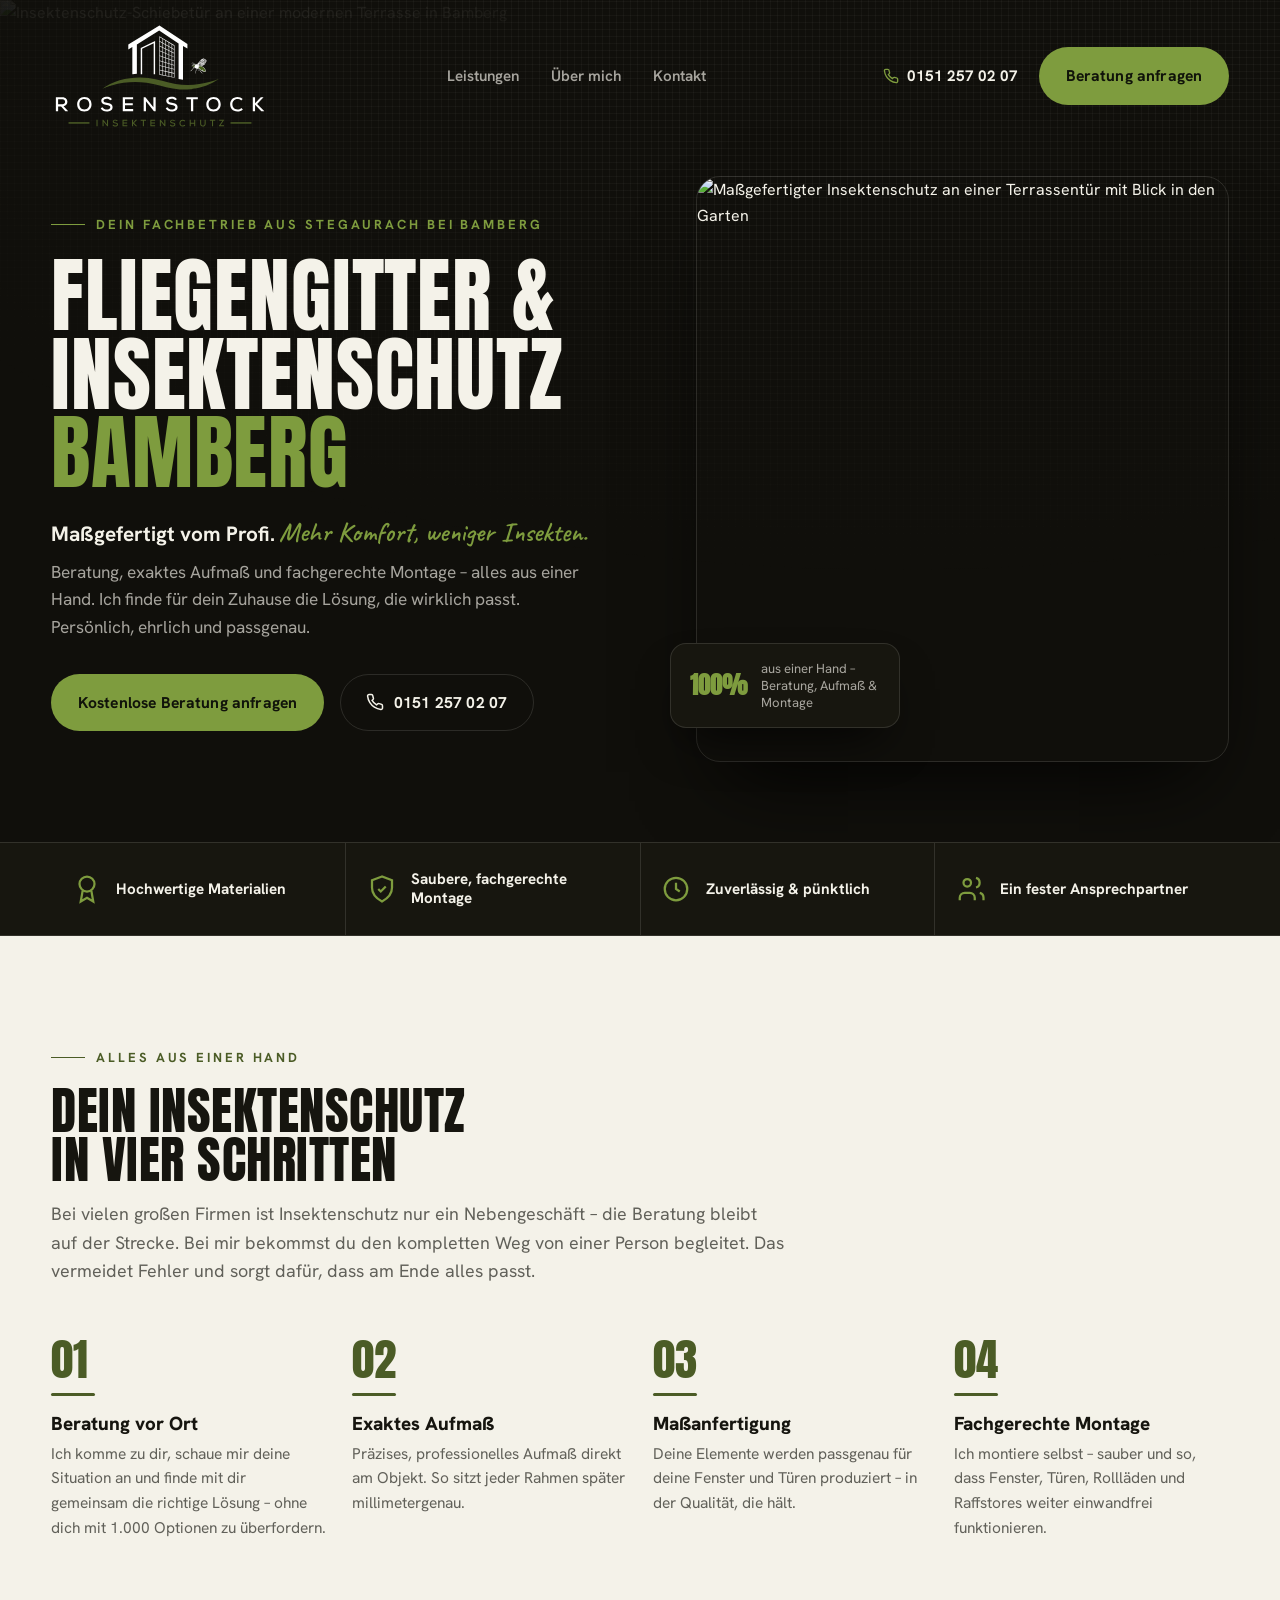
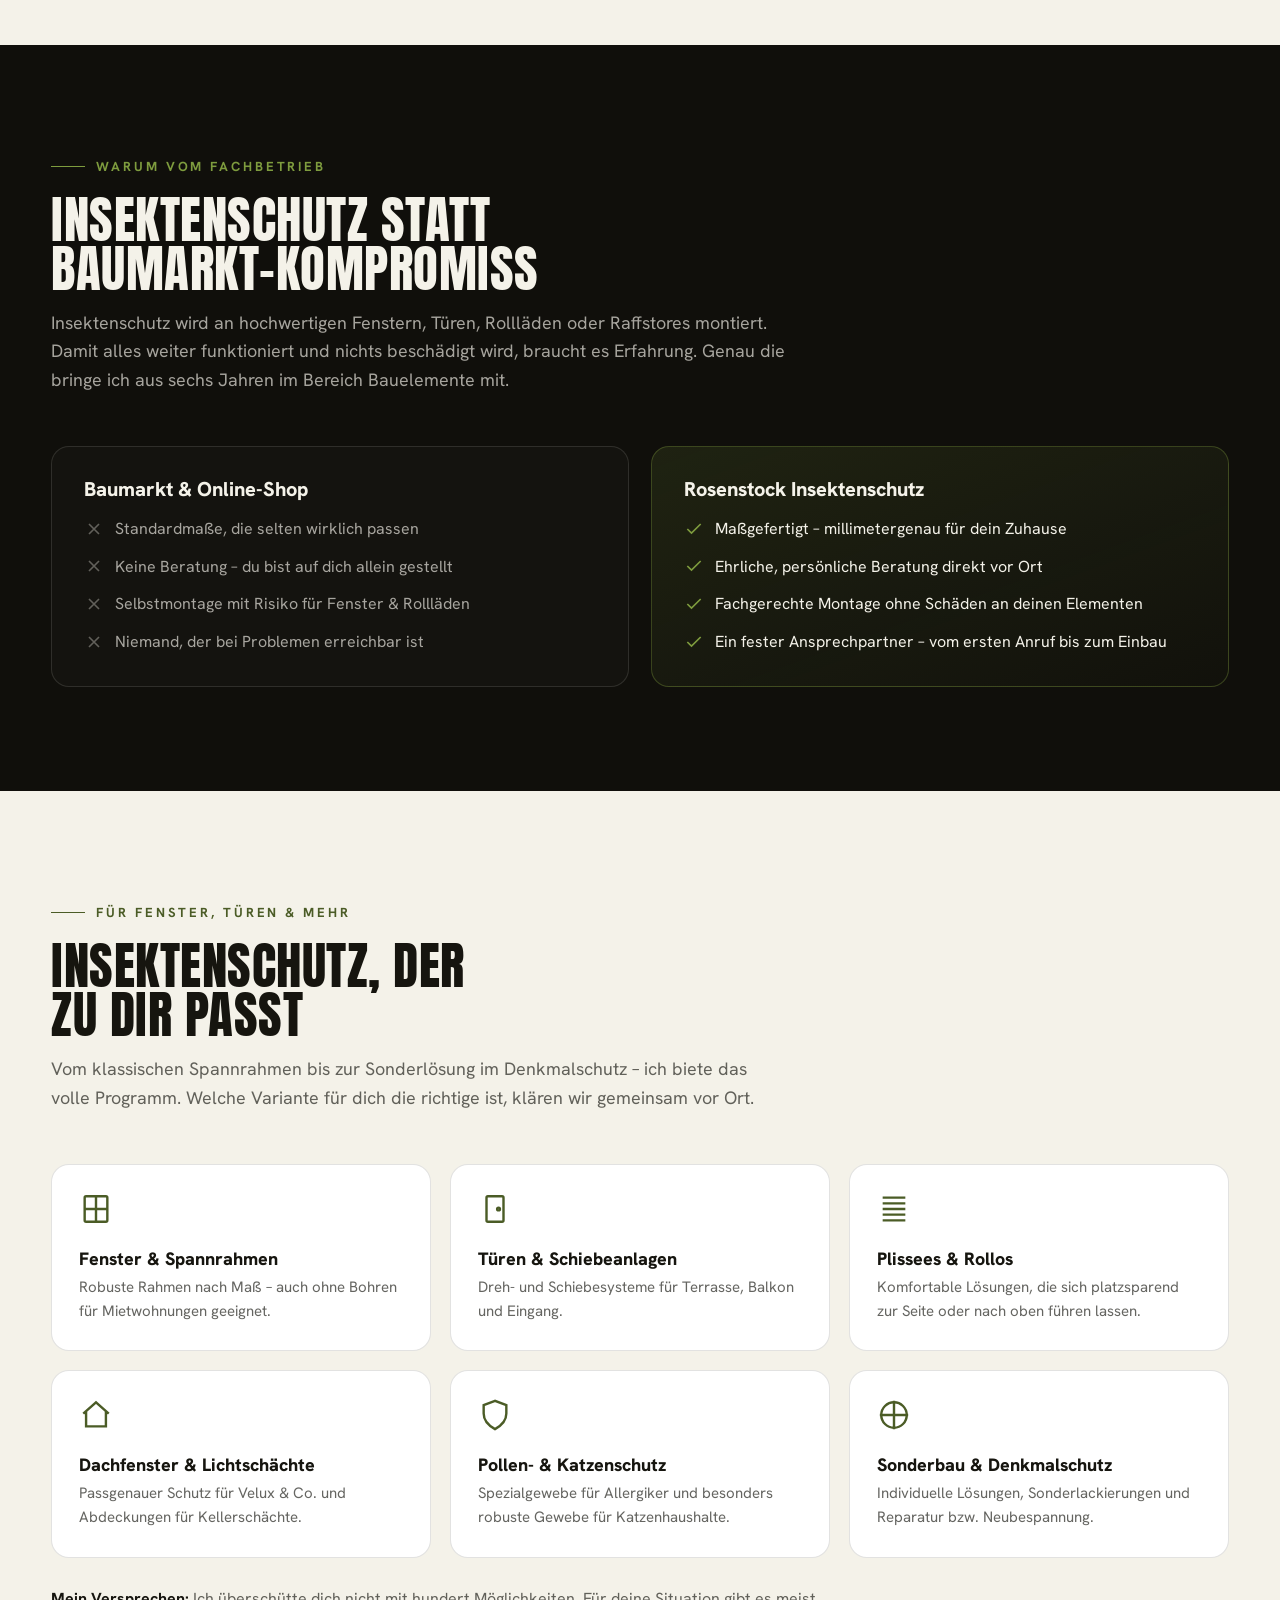
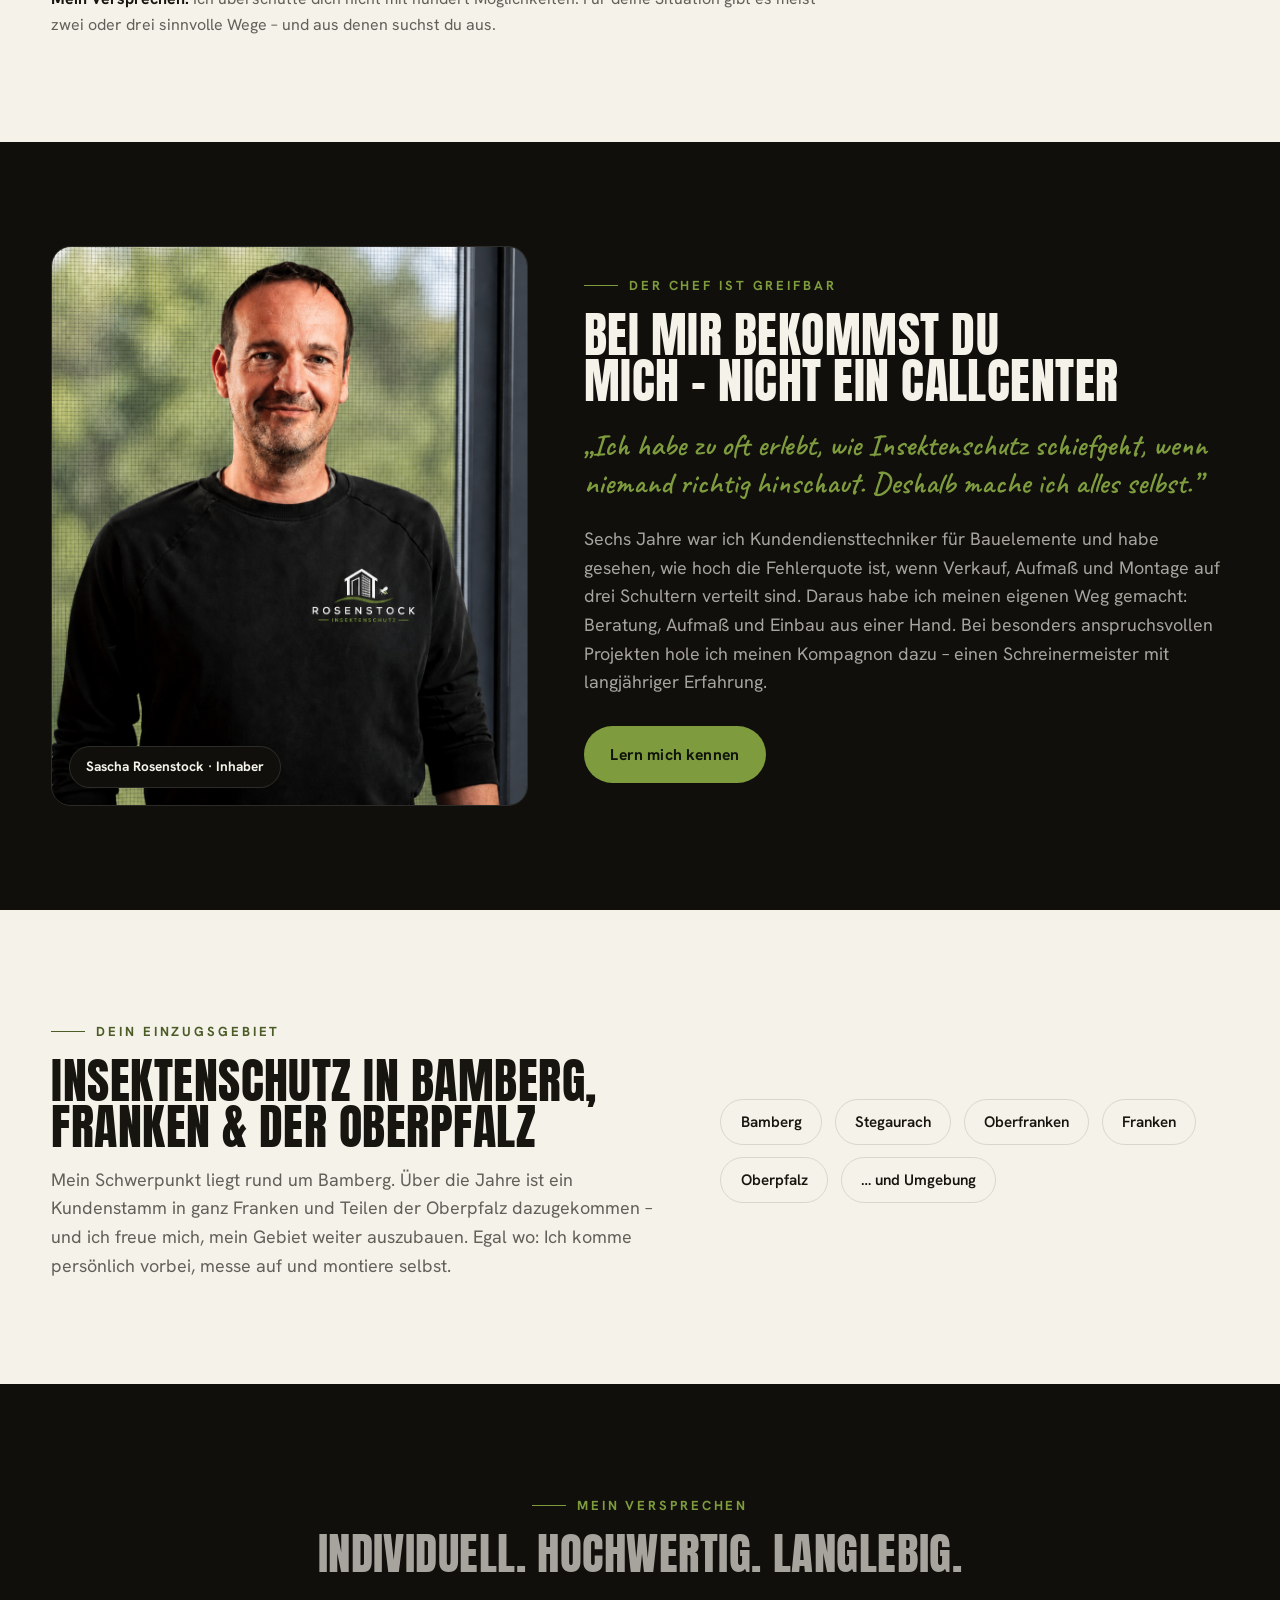
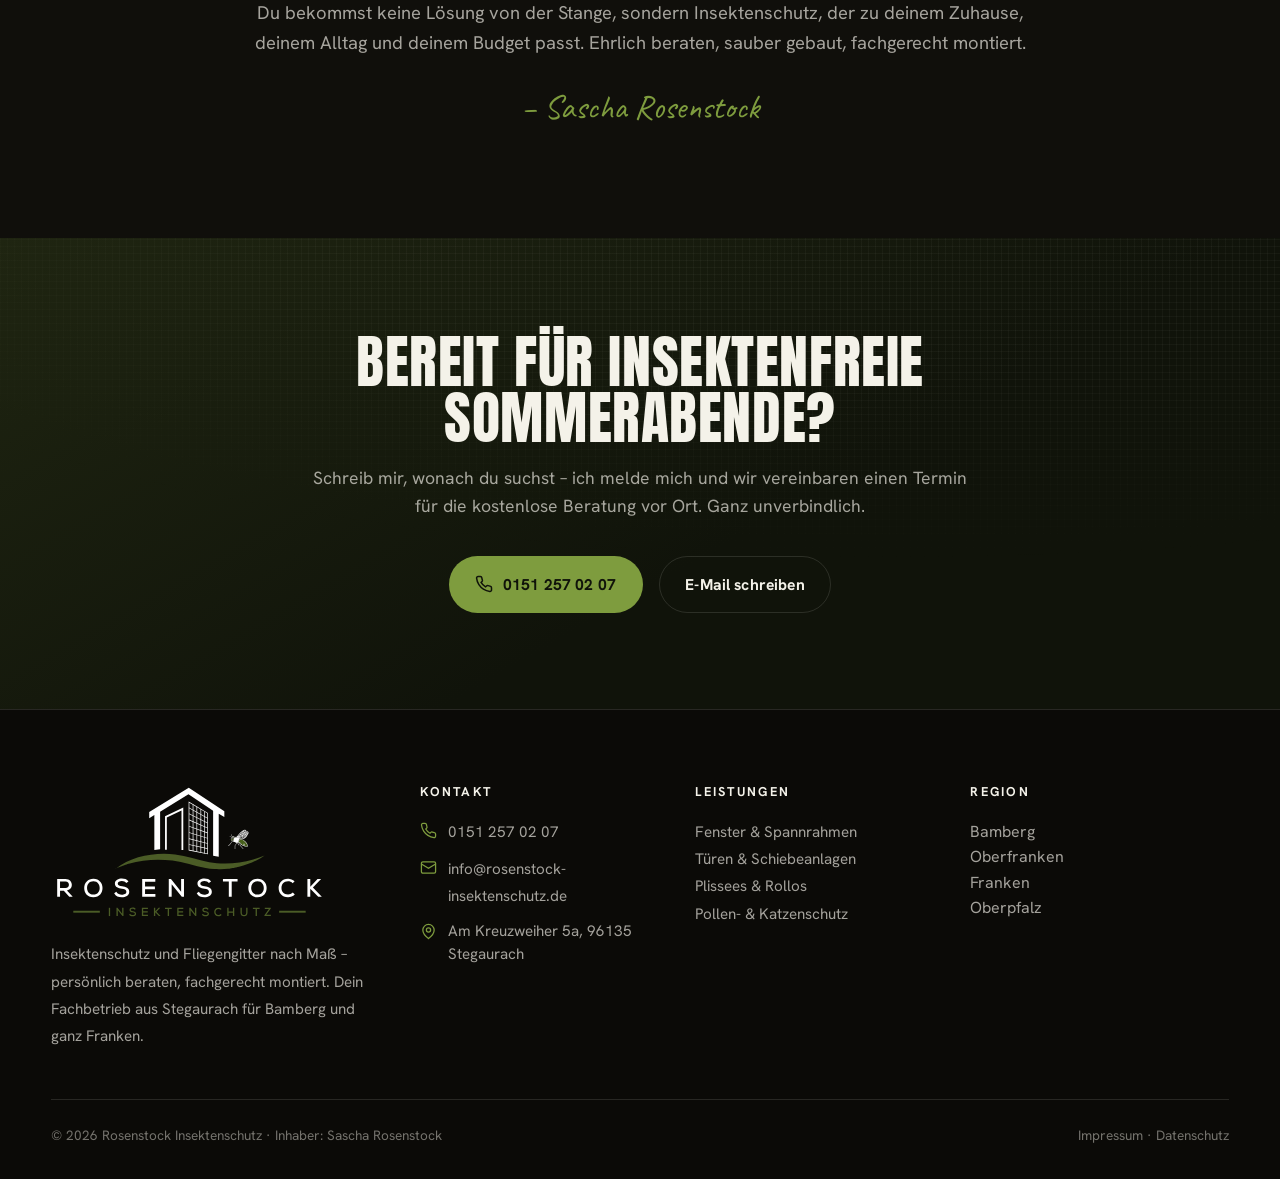
==== commit 3acb9b9e: "Add files via upload" ====
--- a/index.html
+++ b/index.html
@@ -127,8 +127,8 @@
     border-bottom:1px solid var(--line-dark);padding:.7rem 0;
   }
   .nav{display:flex;align-items:center;justify-content:space-between;gap:2rem}
-  .nav-logo img{height:88px;transition:height .35s}
-  header.scrolled .nav-logo img{height:64px}
+  .nav-logo img{height:110px;transition:height .35s}
+  header.scrolled .nav-logo img{height:80px}
   .nav-links{display:flex;align-items:center;gap:2rem;list-style:none}
   .nav-links a{font-size:.95rem;font-weight:600;position:relative;color:var(--muted-dark);transition:color .2s}
   .nav-links a::after{content:"";position:absolute;left:0;bottom:-6px;height:2px;width:0;background:var(--olive-bright);transition:width .3s var(--ease)}
@@ -249,9 +249,10 @@
   /* Footer */
   footer{background:#0b0a07;border-top:1px solid var(--line-dark);padding:4.5rem 0 2rem}
   .foot-grid{display:grid;grid-template-columns:1.4fr 1fr 1fr 1.1fr;gap:2.5rem}
-  .foot-logo img{height:110px;margin-bottom:1.2rem}
+  .foot-logo img{height:140px;margin-bottom:1.2rem}
   .foot-grid p,.foot-grid a{color:var(--muted-dark);font-size:.95rem;line-height:1.8}
   .foot-grid a:hover{color:var(--olive-bright)}
+  .foot-col ul li{color:var(--muted-dark)}
   .foot-contact{list-style:none}
   .foot-contact li{display:flex;gap:.65rem;align-items:flex-start;margin-bottom:.6rem;color:var(--muted-dark);font-size:.95rem;line-height:1.5}
   .foot-contact li svg{width:17px;height:17px;color:var(--olive-bright);flex-shrink:0;margin-top:.2rem}
@@ -485,7 +486,7 @@
 <section class="block" id="ueber">
   <div class="wrap about">
     <div class="about-img reveal">
-      <img src="assets/sascha-rosenstock.jpeg" alt="Sascha Rosenstock, Inhaber von Rosenstock Insektenschutz aus Stegaurach bei Bamberg">
+      <img src="assets/sascha-rosenstock.png" alt="Sascha Rosenstock, Inhaber von Rosenstock Insektenschutz aus Stegaurach bei Bamberg">
       <span class="tag">Sascha Rosenstock · Inhaber</span>
     </div>
     <div class="reveal" data-d="1">
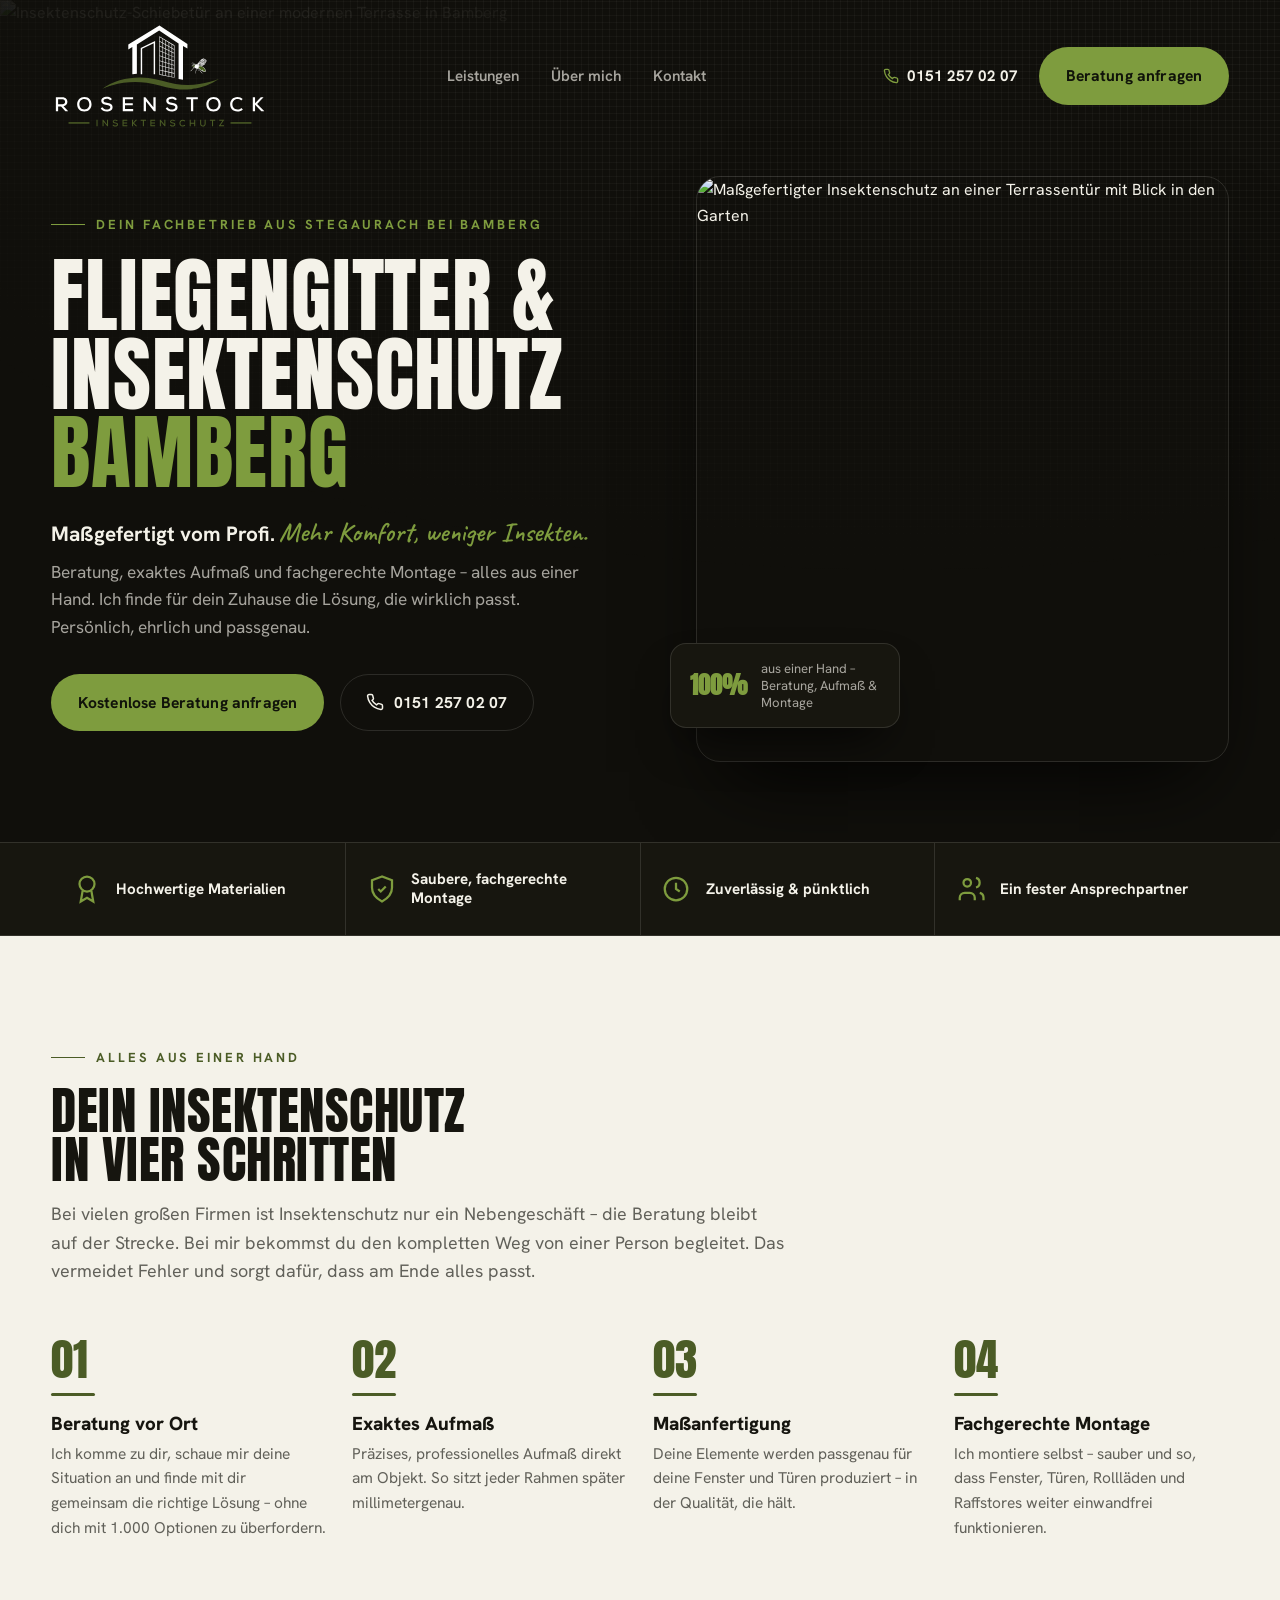
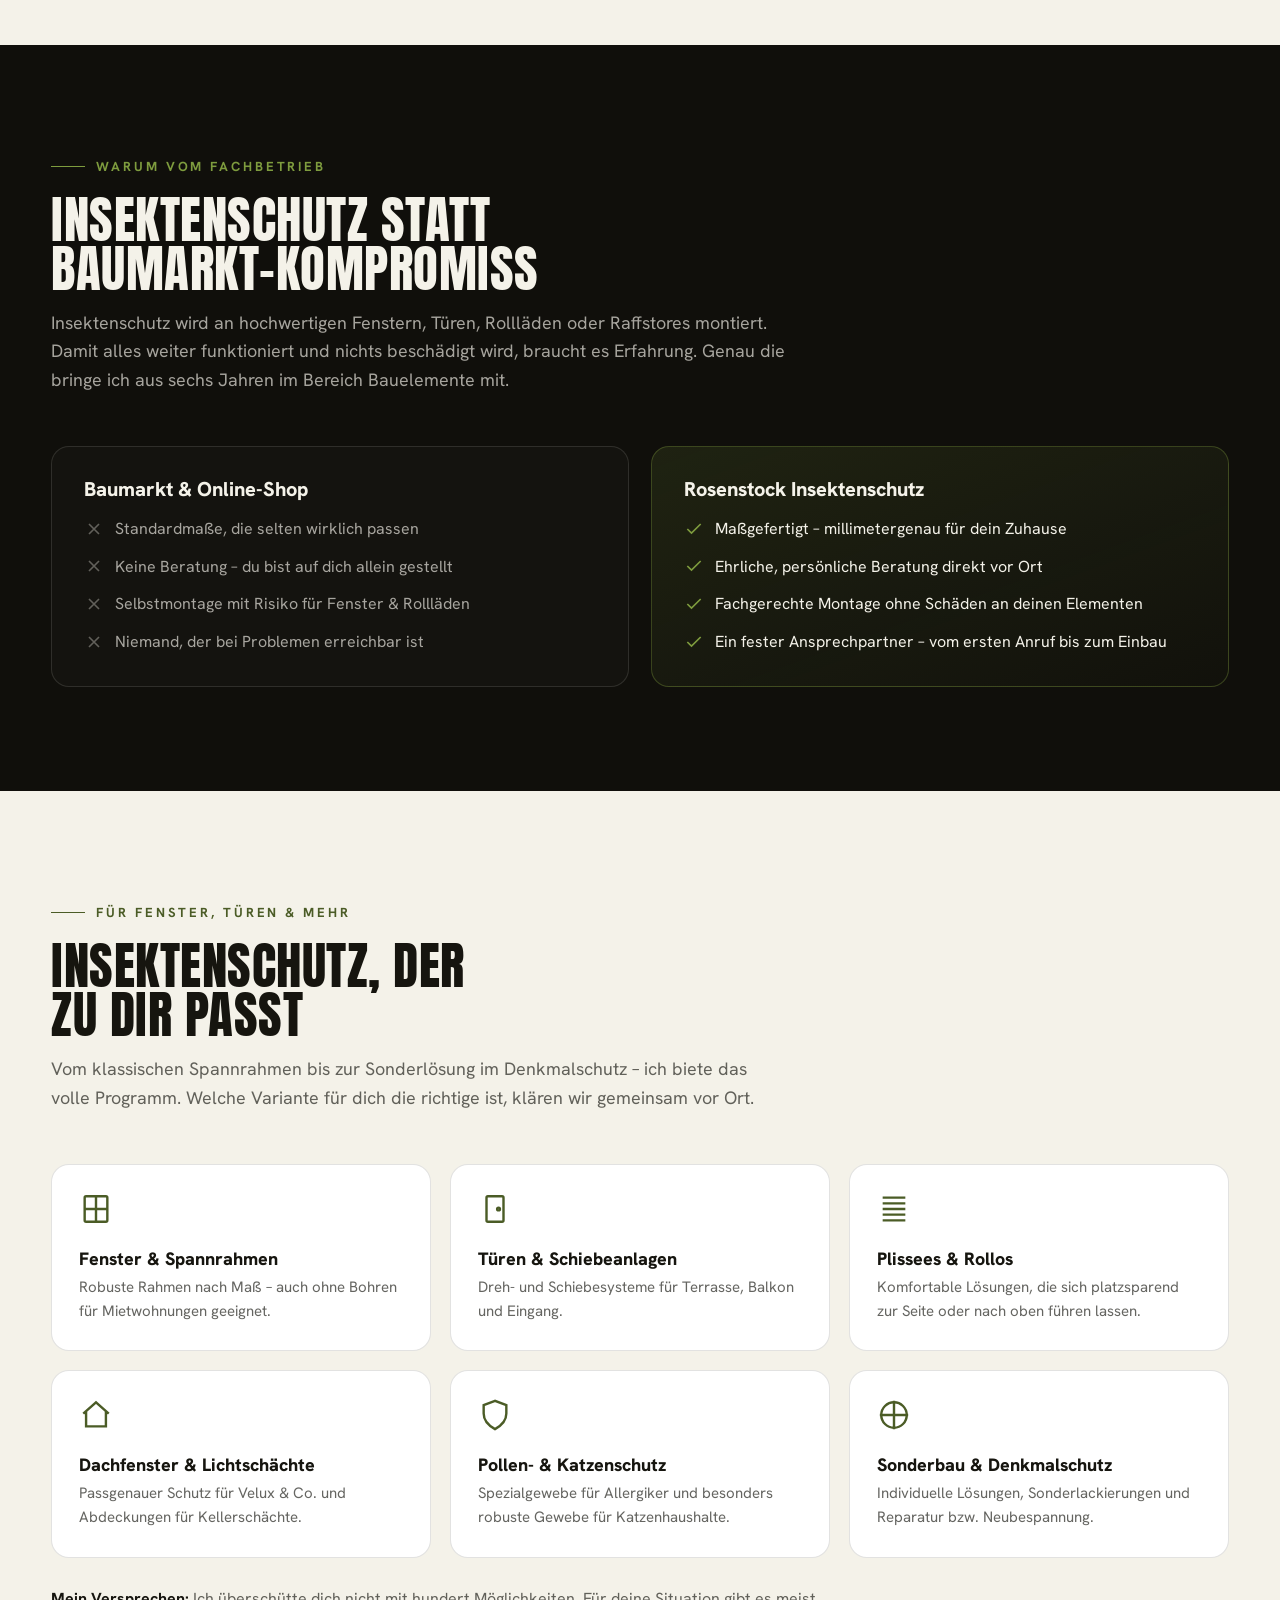
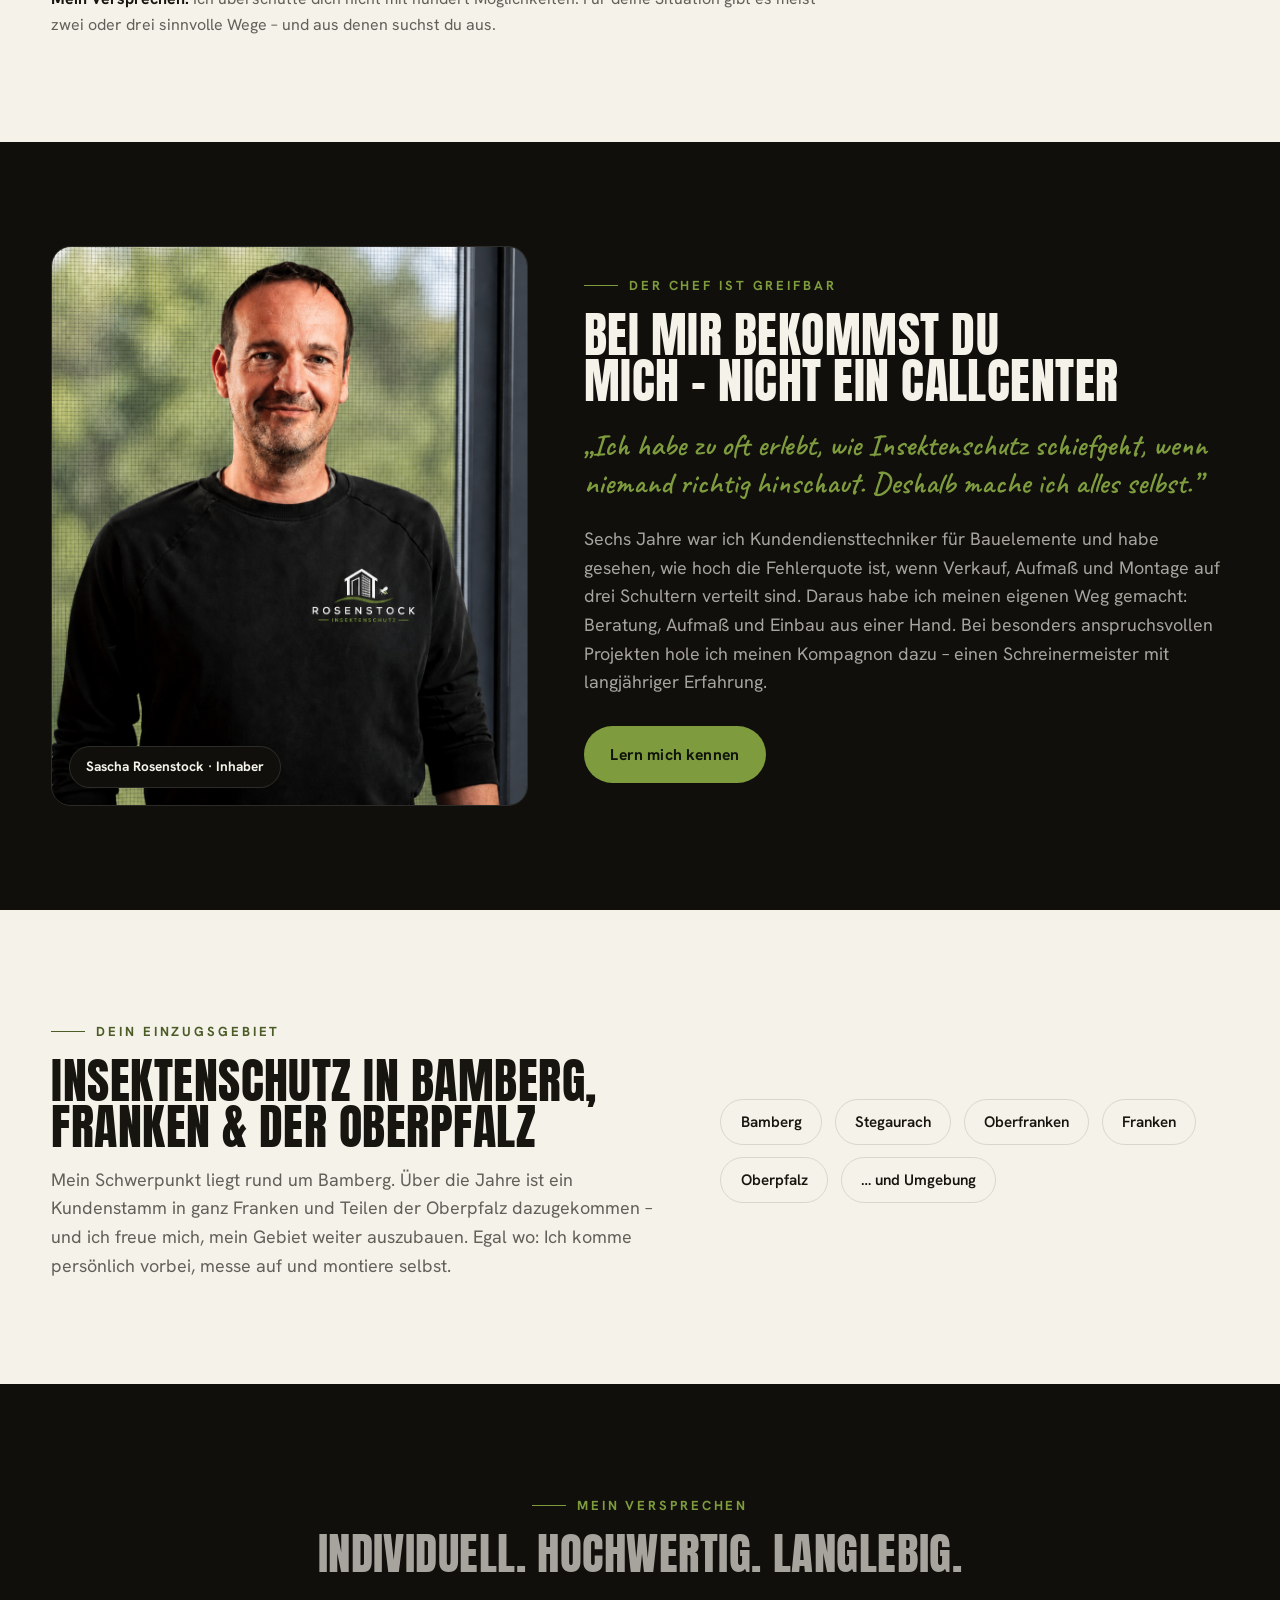
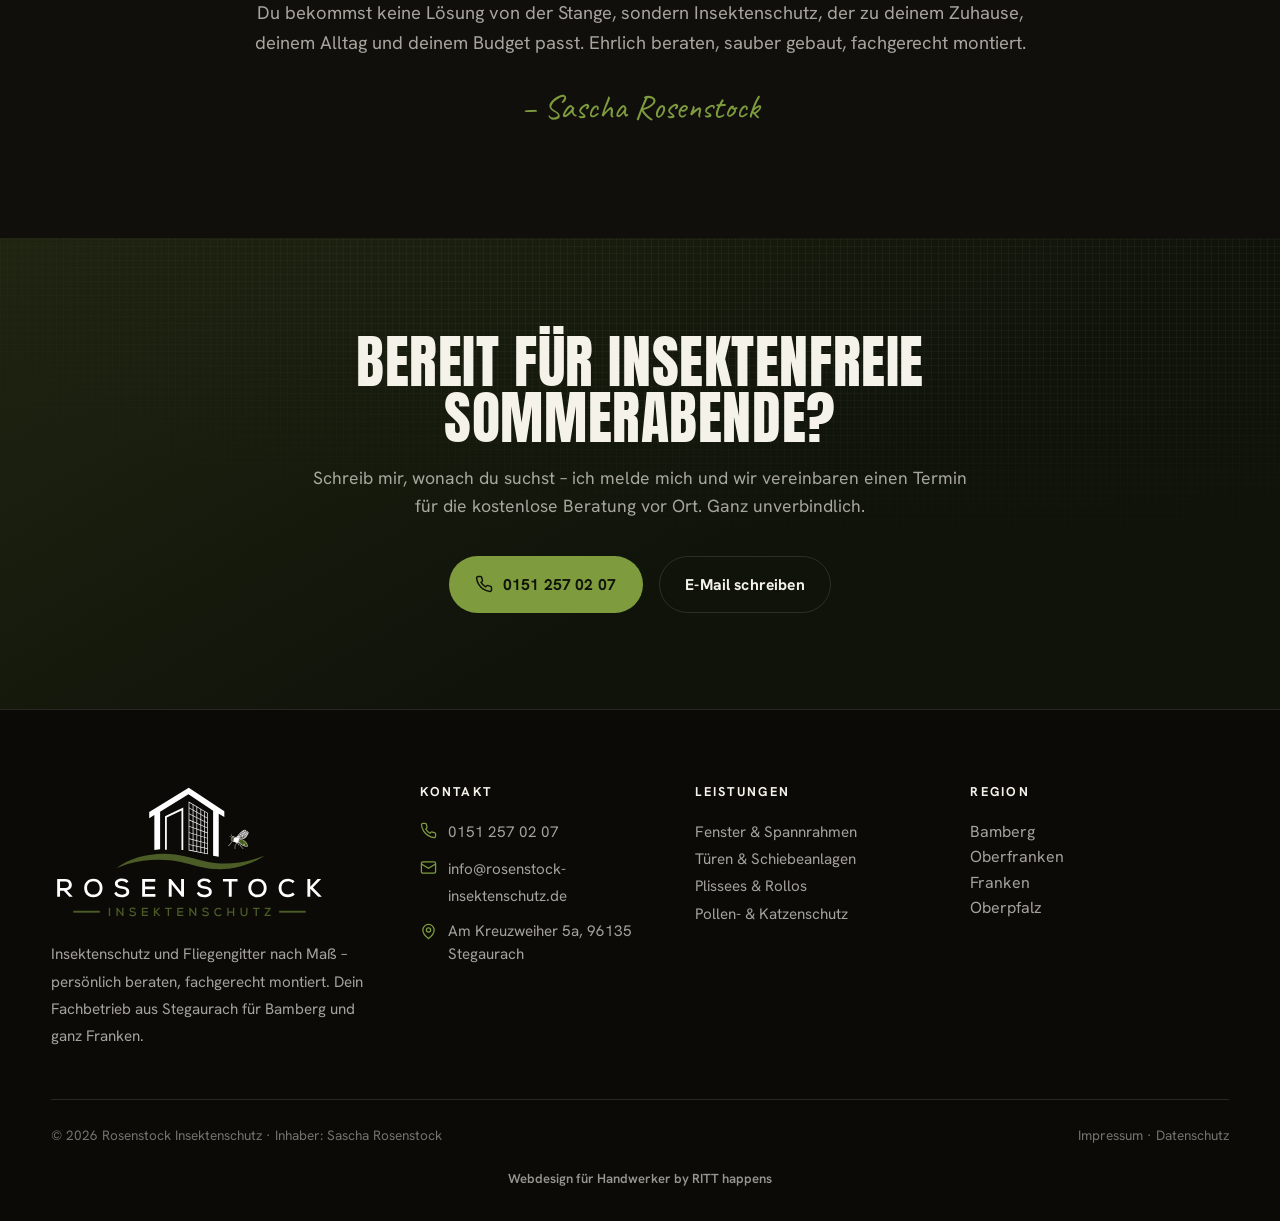
==== commit d7c940f9: "Add files via upload" ====
--- a/index.html
+++ b/index.html
@@ -262,6 +262,9 @@
     display:flex;justify-content:space-between;flex-wrap:wrap;gap:1rem;font-size:.85rem;color:rgba(244,242,233,.45)}
   .foot-bottom a{color:rgba(244,242,233,.45)}
   .foot-bottom a:hover{color:var(--olive-bright)}
+  .foot-credit{text-align:center;margin-top:1.3rem;font-size:.82rem;color:rgba(244,242,233,.4)}
+  .foot-credit a{color:rgba(244,242,233,.6);font-weight:600}
+  .foot-credit a:hover{color:var(--olive-bright)}
 
 
   /* Reveal animation */
@@ -594,6 +597,9 @@
       <span>© 2026 Rosenstock Insektenschutz · Inhaber: Sascha Rosenstock</span>
       <span><a href="#">Impressum</a> · <a href="#">Datenschutz</a></span>
     </div>
+    <div class="foot-credit">
+      <a href="https://ritt-happens.de" target="_blank" rel="noopener">Webdesign für Handwerker by RITT happens</a>
+    </div>
   </div>
 </footer>
 
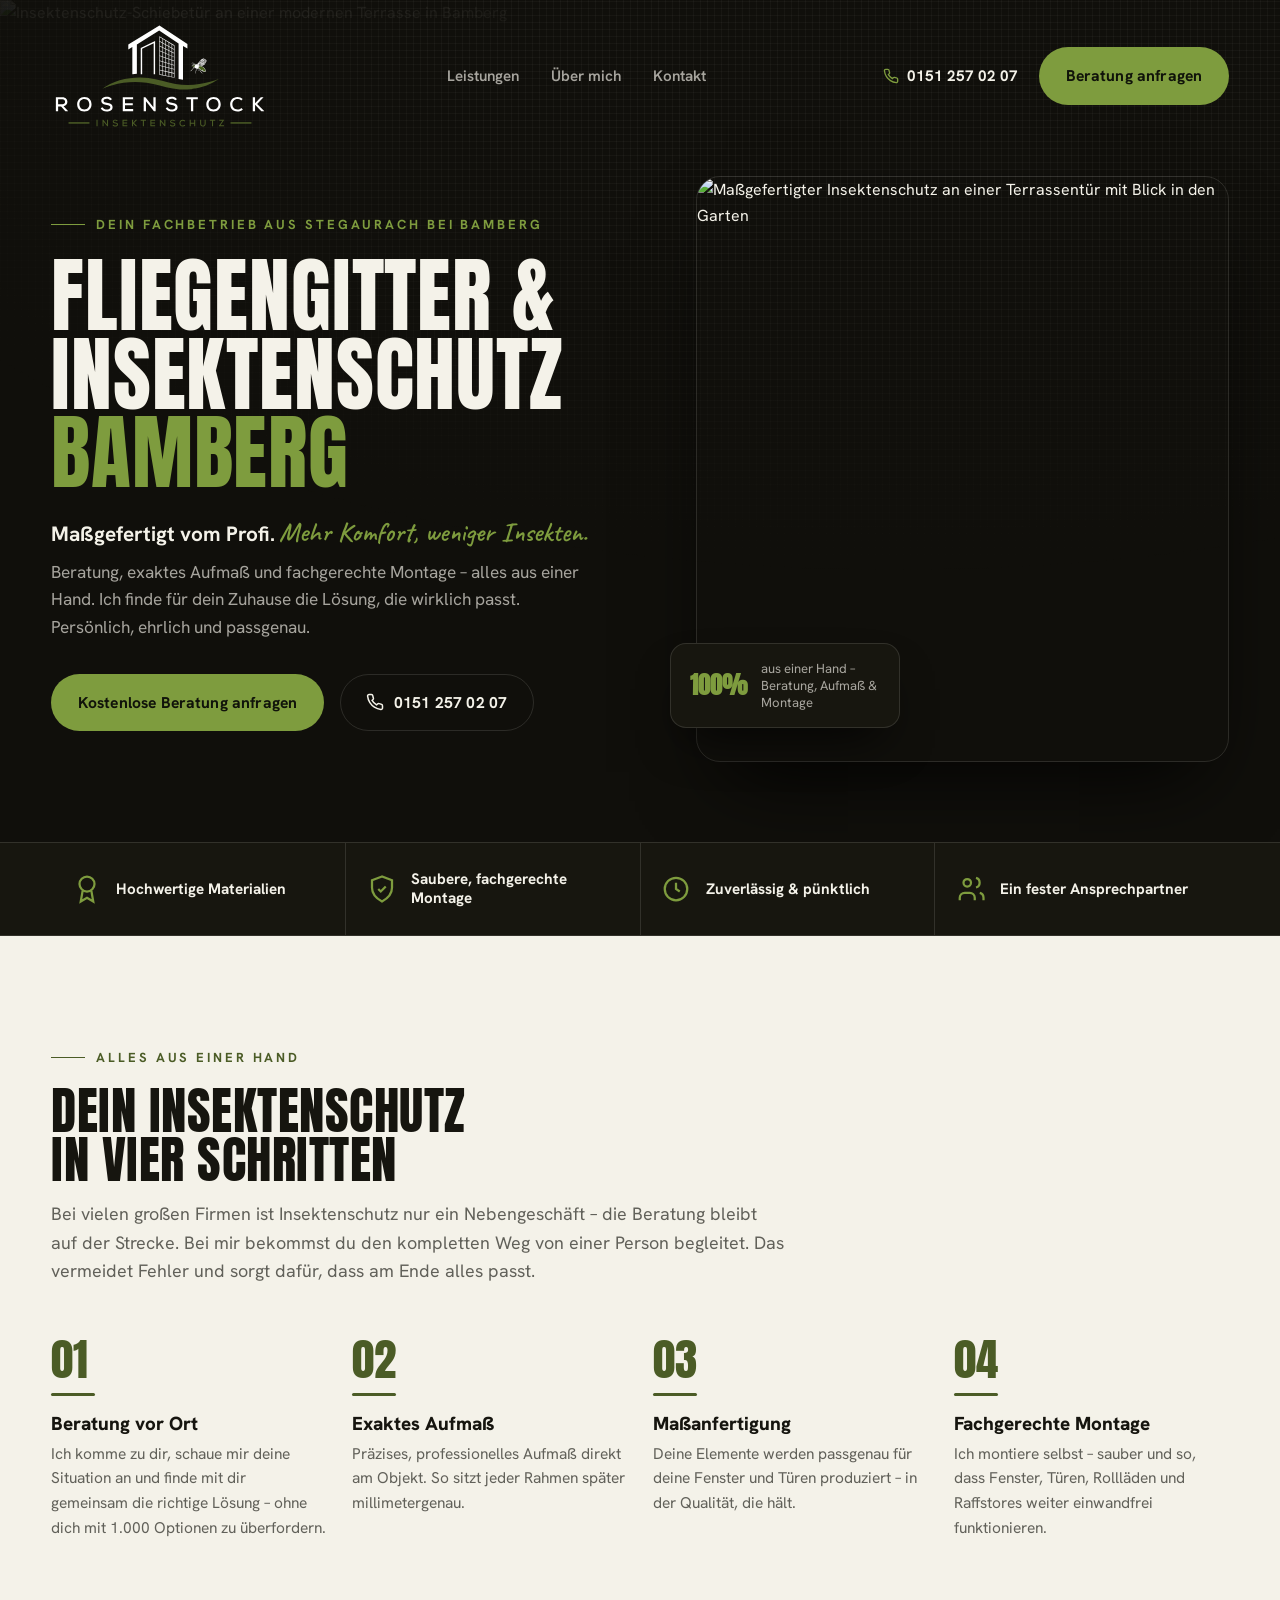
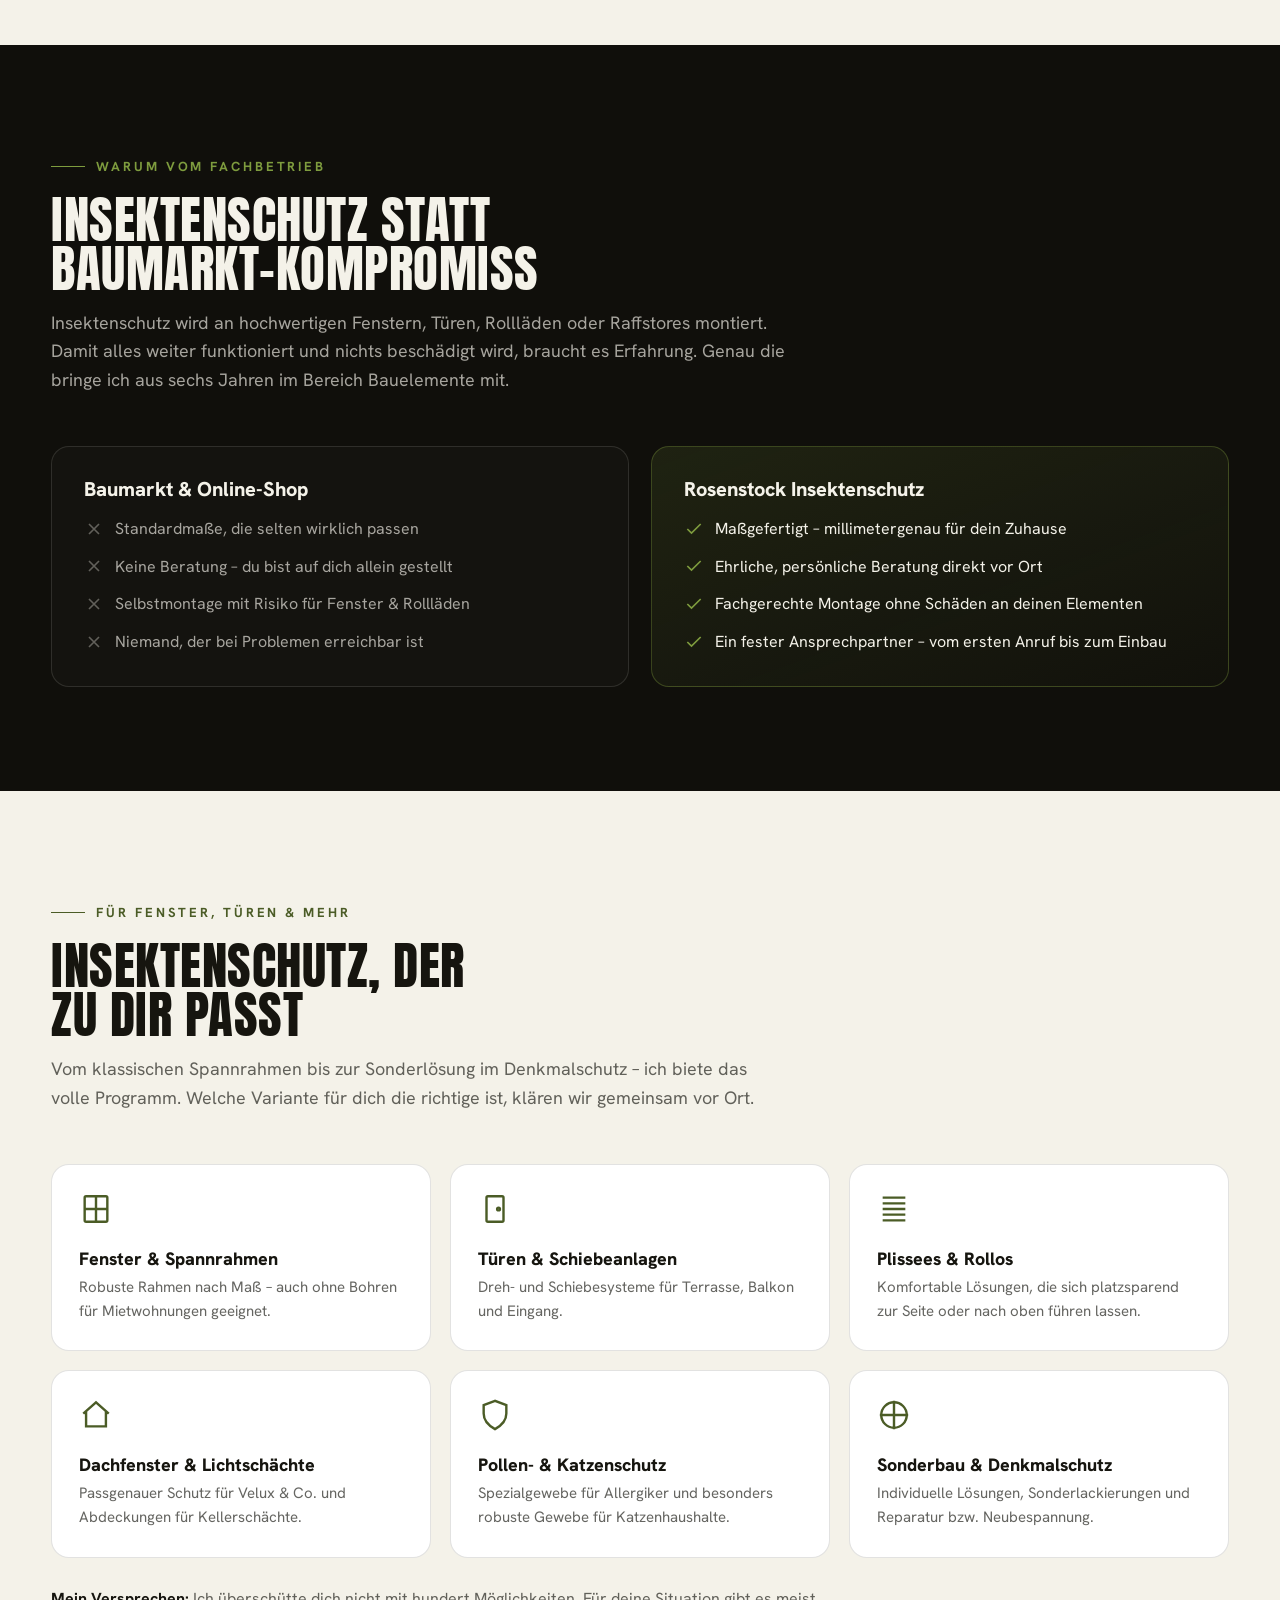
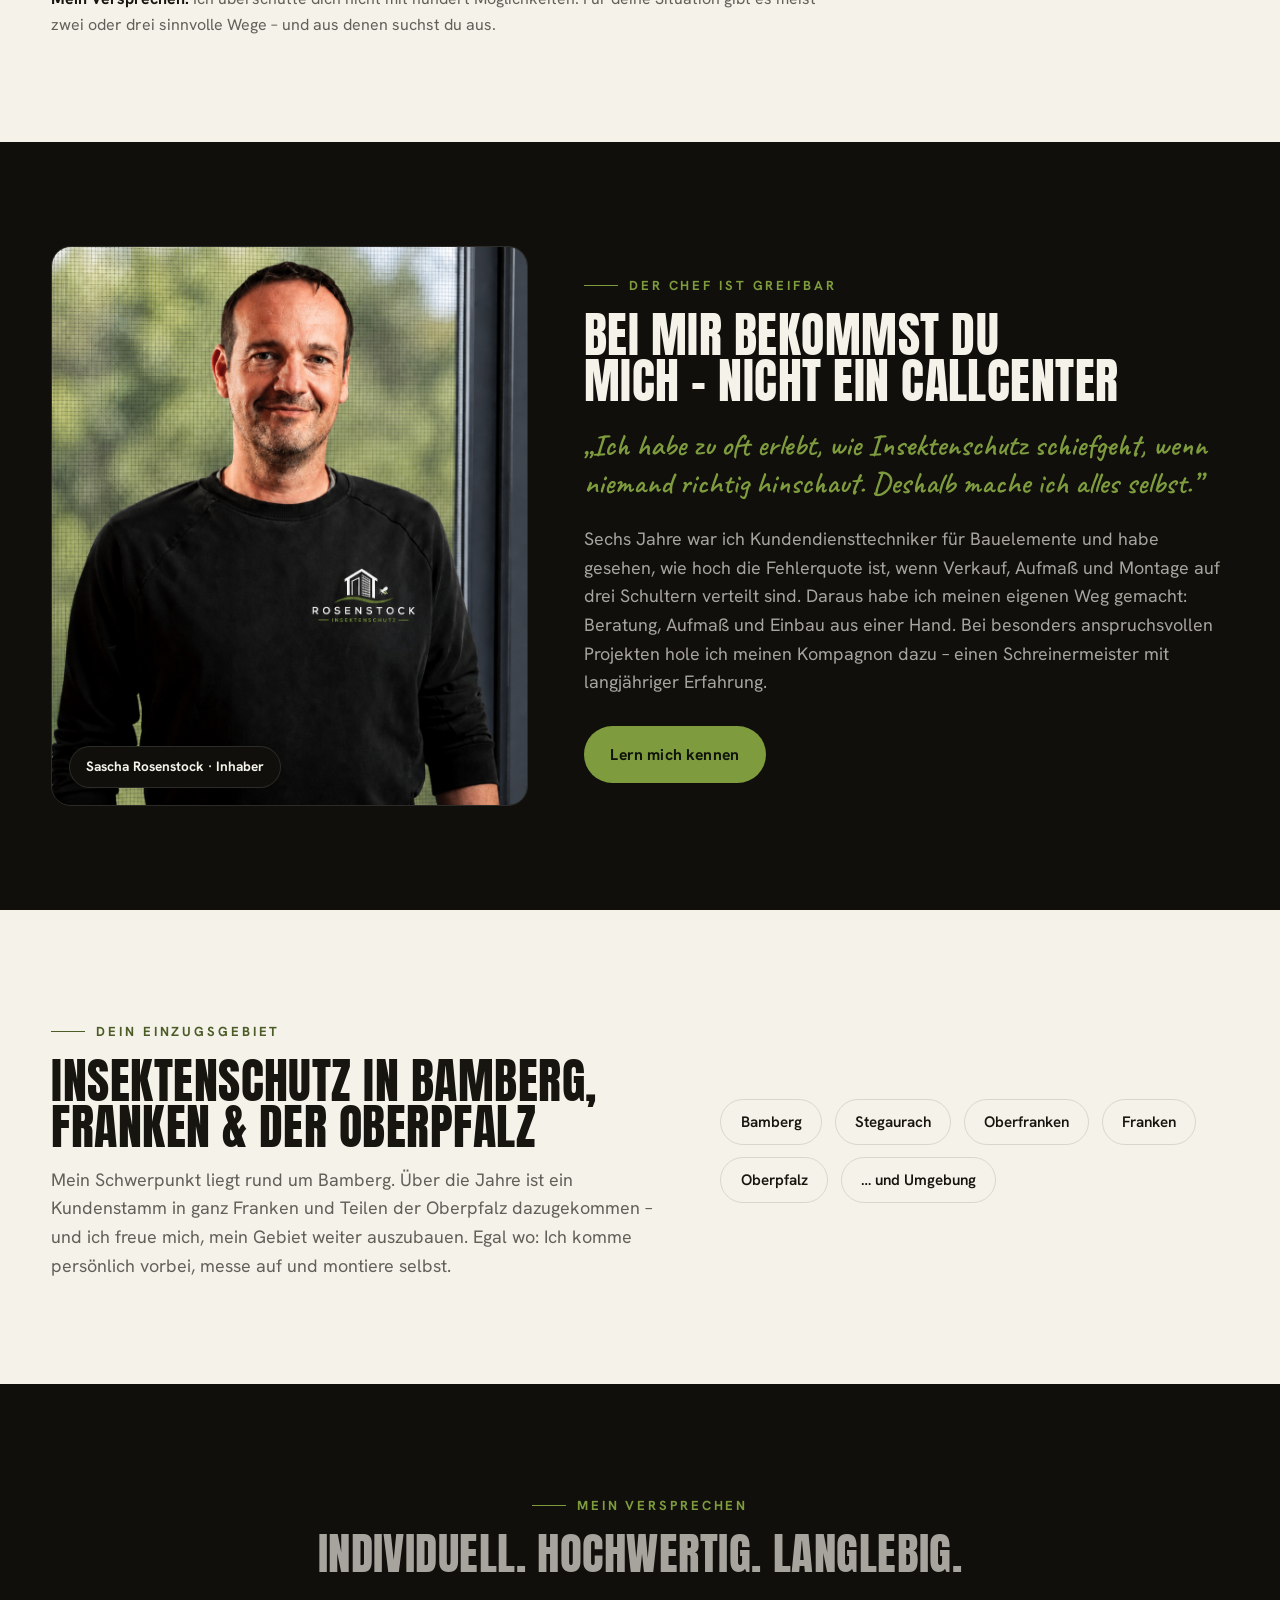
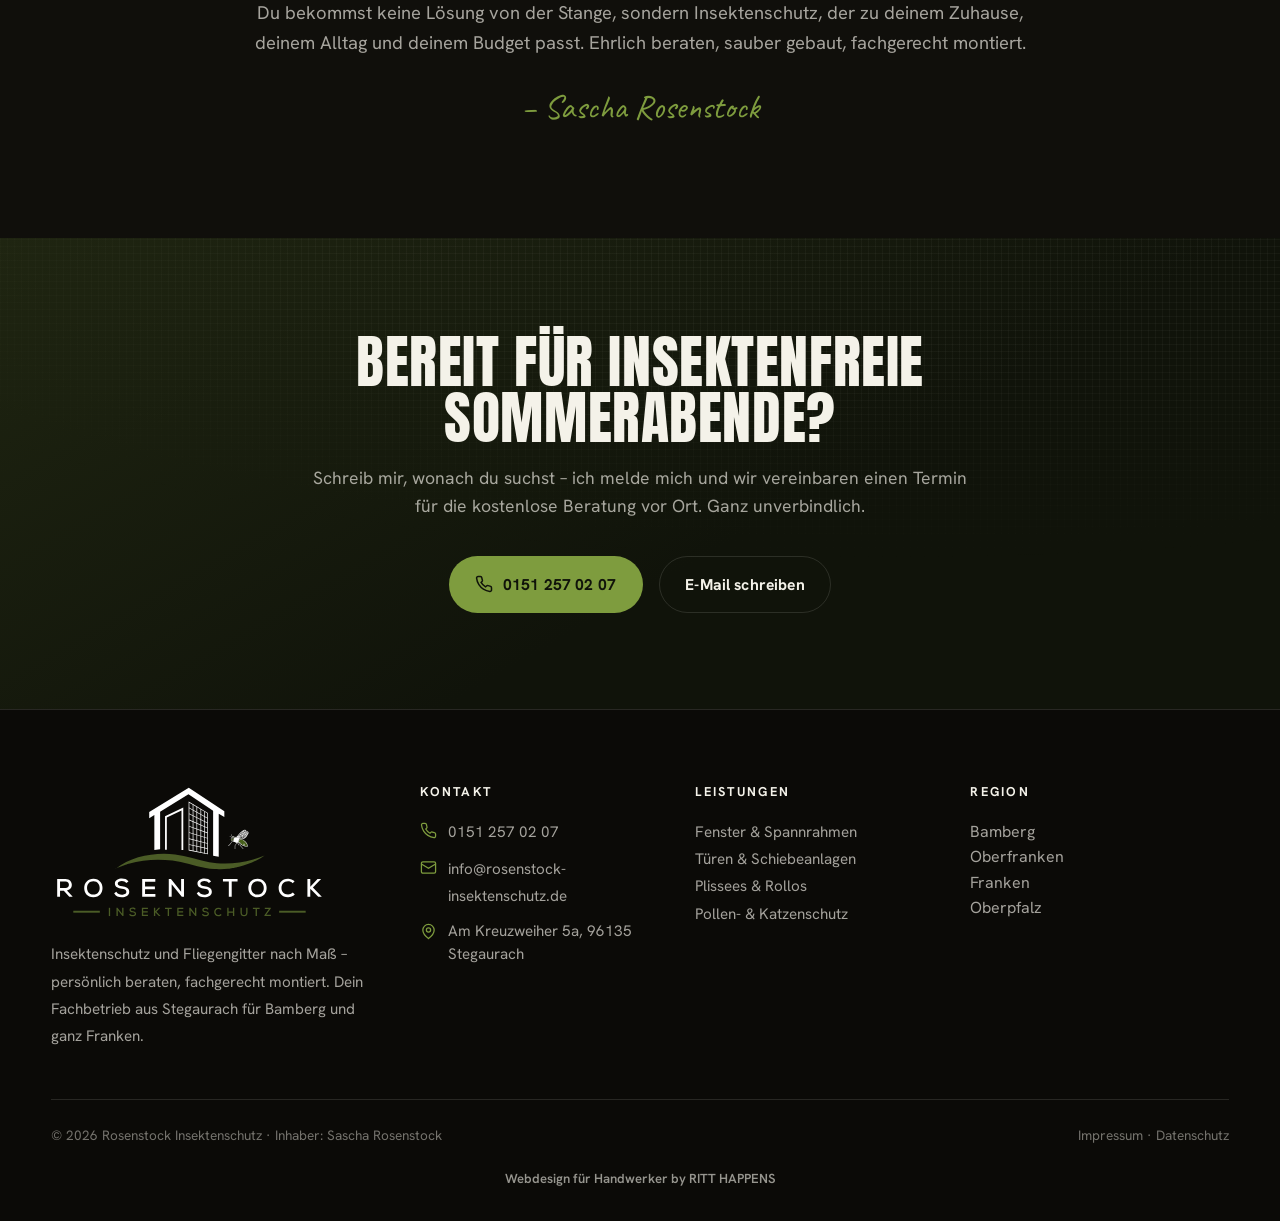
==== commit f46f647c: "Add files via upload" ====
--- a/index.html
+++ b/index.html
@@ -598,7 +598,7 @@
       <span><a href="#">Impressum</a> · <a href="#">Datenschutz</a></span>
     </div>
     <div class="foot-credit">
-      <a href="https://ritt-happens.de" target="_blank" rel="noopener">Webdesign für Handwerker by RITT happens</a>
+      <a href="https://ritt-happens.de" target="_blank" rel="noopener">Webdesign für Handwerker by RITT HAPPENS</a>
     </div>
   </div>
 </footer>
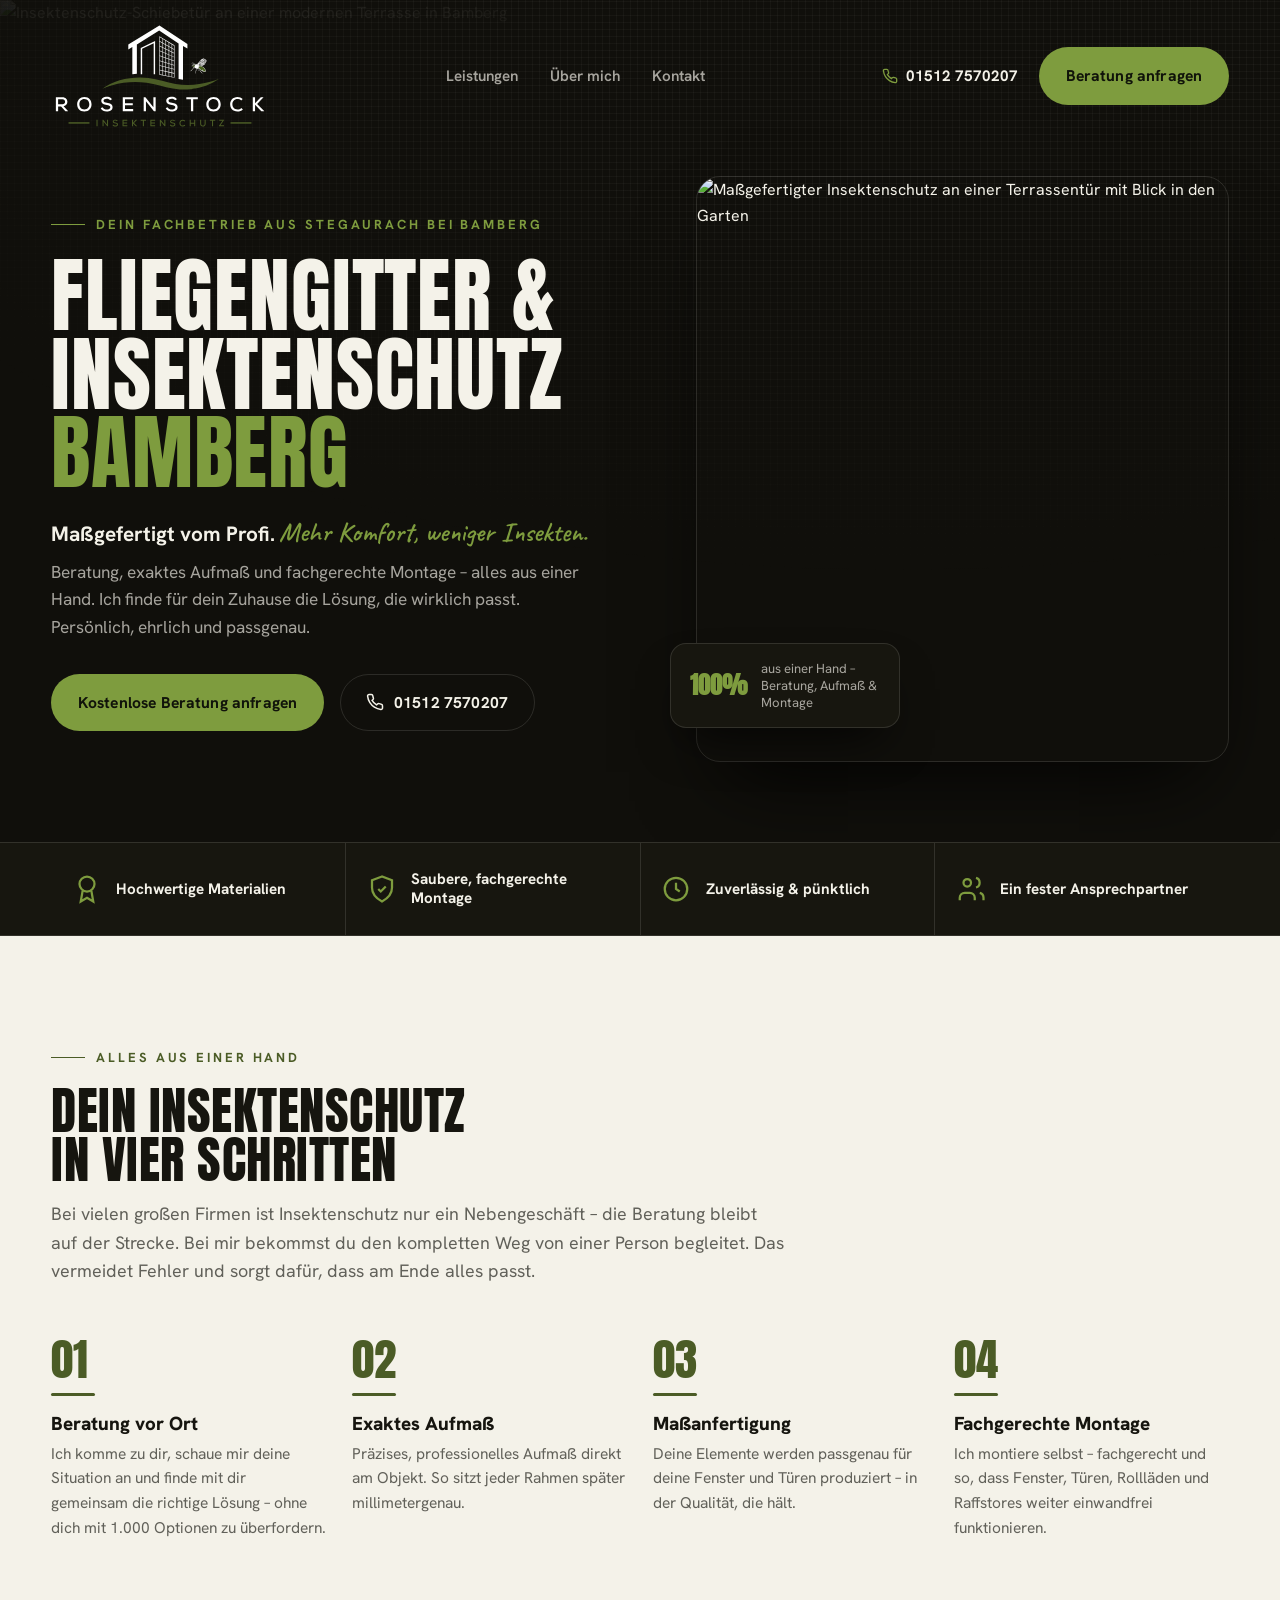
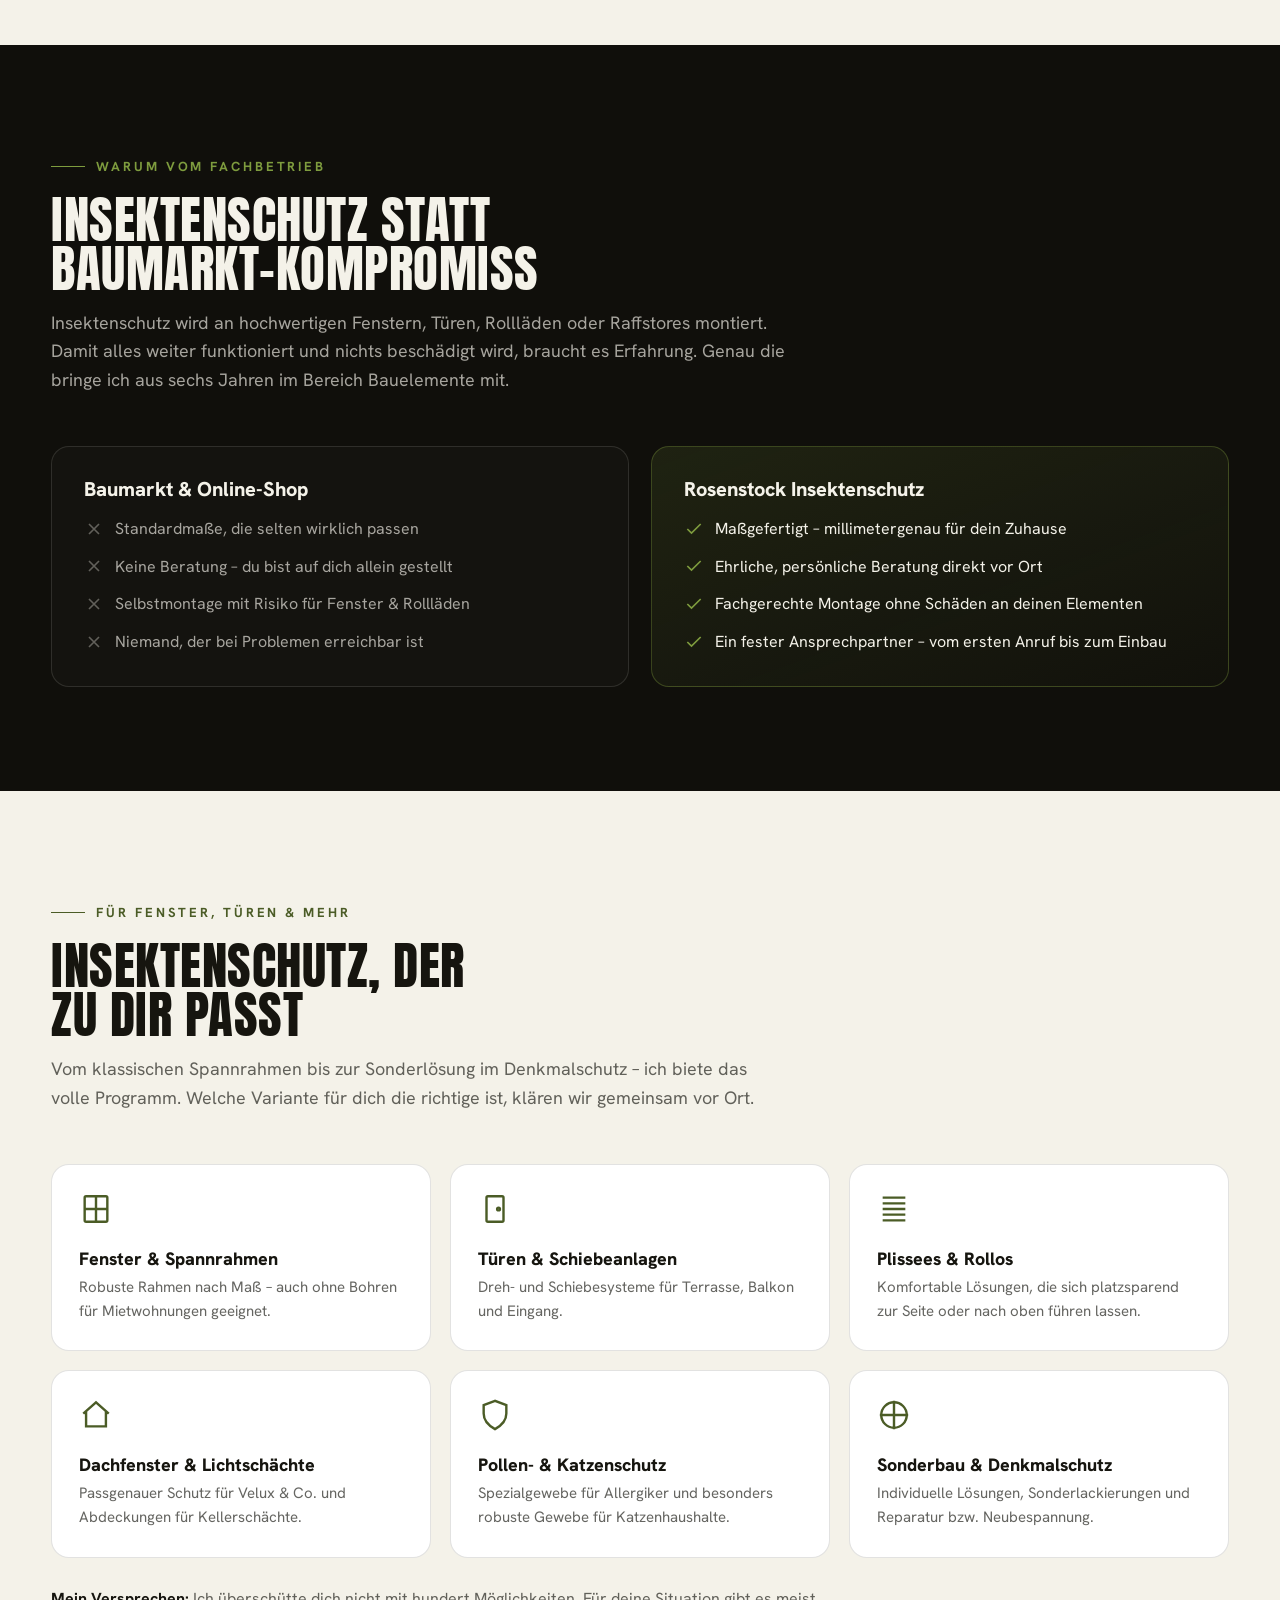
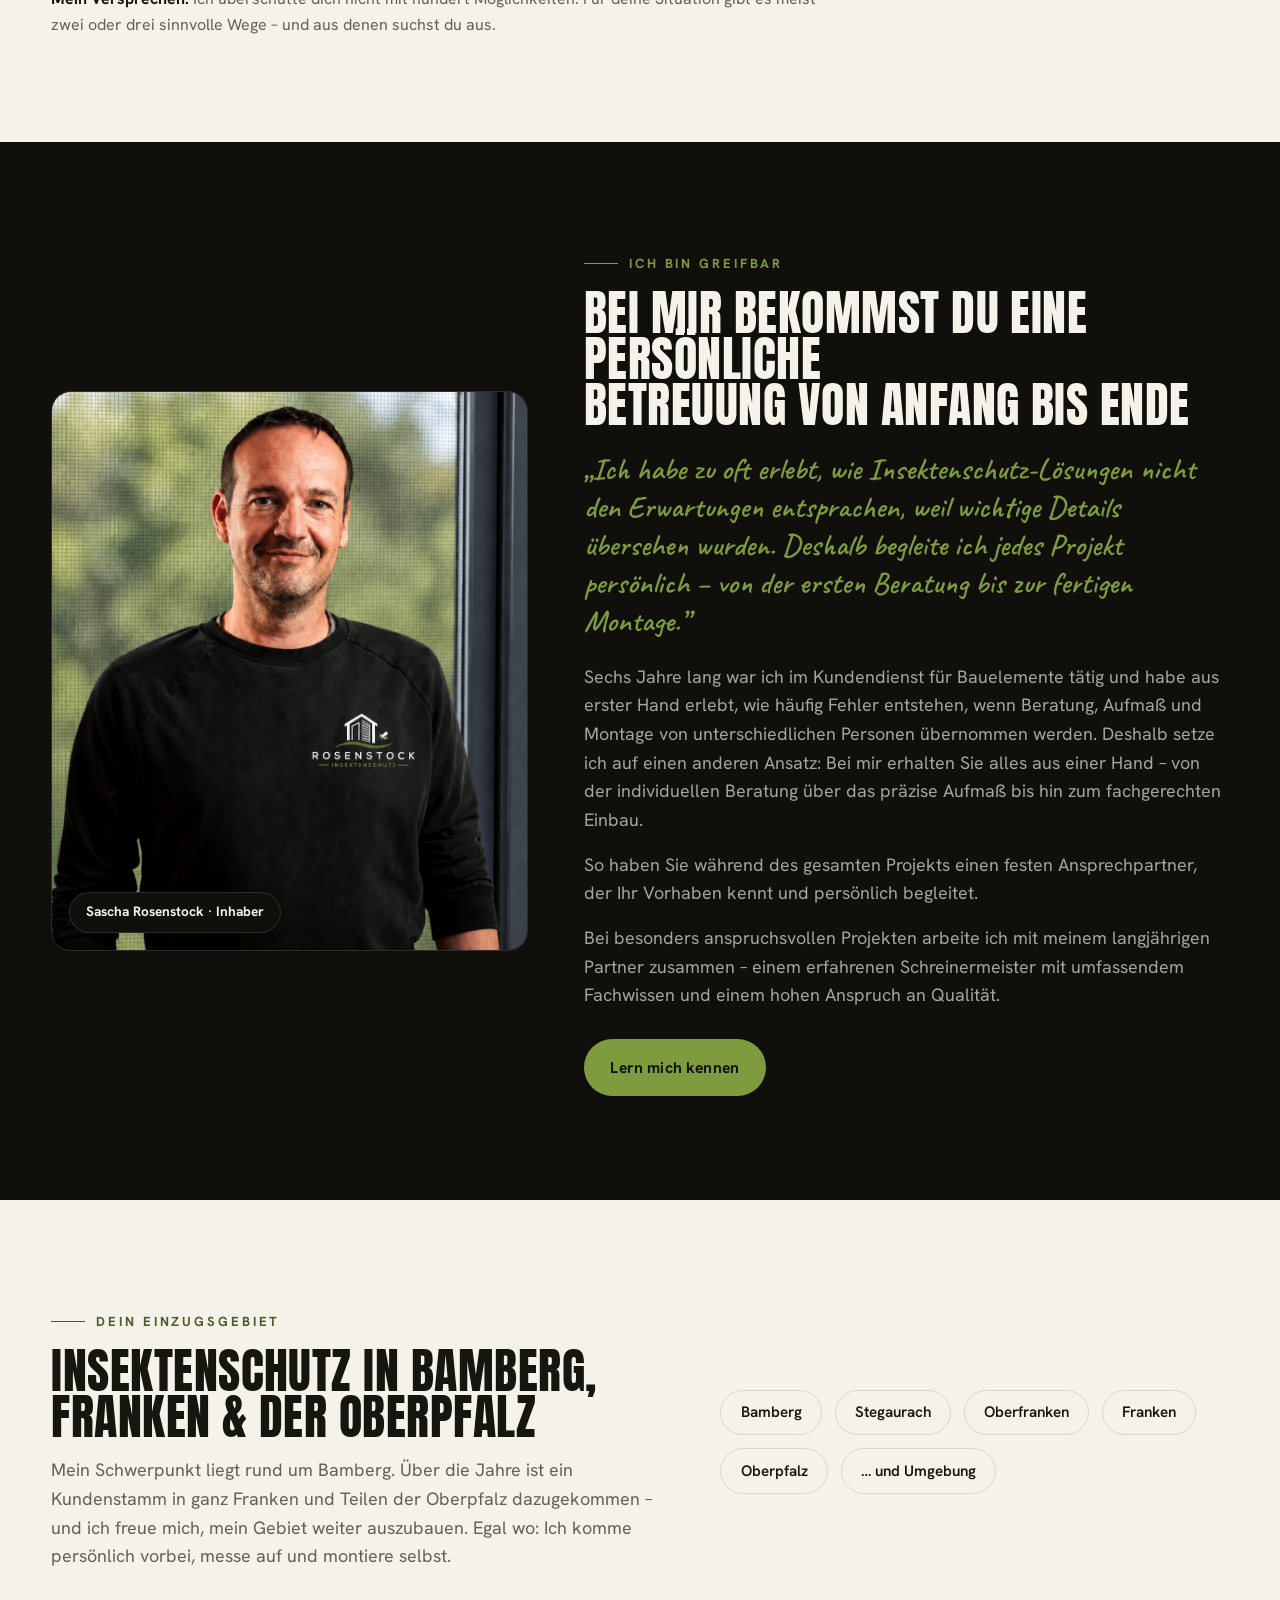
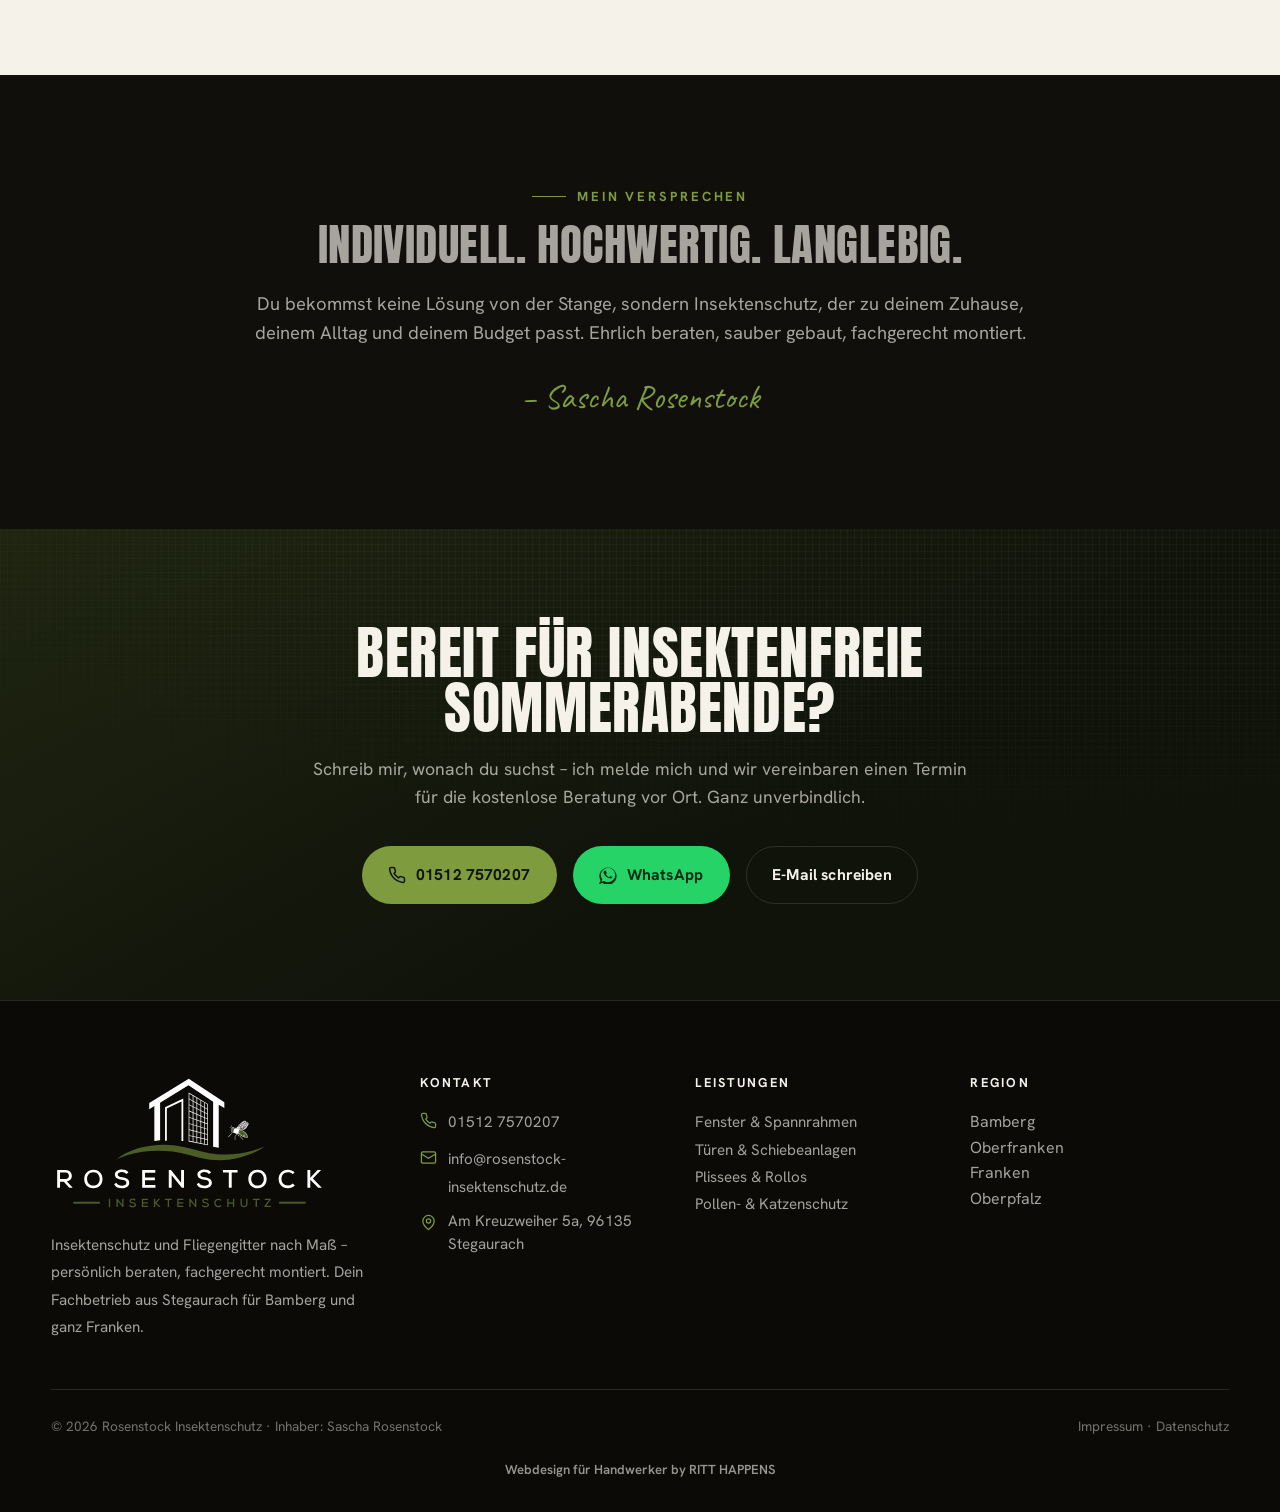
==== commit 0964b375: "Add files via upload" ====
--- a/index.html
+++ b/index.html
@@ -114,6 +114,8 @@
   .btn-primary:hover{transform:translateY(-3px);box-shadow:0 16px 40px -12px rgba(126,156,62,.8)}
   .btn-ghost{border-color:var(--line-dark);color:var(--cream);background:transparent}
   .btn-ghost:hover{border-color:var(--olive-bright);transform:translateY(-3px);background:rgba(244,242,233,.04)}
+  .btn-wa{background:#25D366;color:#062b14}
+  .btn-wa:hover{transform:translateY(-3px);box-shadow:0 16px 40px -12px rgba(37,211,102,.6)}
   .btn svg{width:18px;height:18px}
 
   /* ===== HEADER ===== */
@@ -325,7 +327,7 @@
     <div class="nav-cta">
       <a href="tel:+4915127570207" class="nav-phone">
         <svg viewBox="0 0 24 24" fill="none" stroke="currentColor" stroke-width="2"><path d="M22 16.92v3a2 2 0 0 1-2.18 2 19.8 19.8 0 0 1-8.63-3.07 19.5 19.5 0 0 1-6-6 19.8 19.8 0 0 1-3.07-8.67A2 2 0 0 1 4.11 2h3a2 2 0 0 1 2 1.72c.13.96.36 1.9.7 2.81a2 2 0 0 1-.45 2.11L8.09 9.91a16 16 0 0 0 6 6l1.27-1.27a2 2 0 0 1 2.11-.45c.91.34 1.85.57 2.81.7A2 2 0 0 1 22 16.92z"/></svg>
-        0151 257 02 07
+        01512 7570207
       </a>
       <a href="#kontakt" class="btn btn-primary">Beratung anfragen</a>
     </div>
@@ -338,7 +340,7 @@
   <a href="#leistungen">Leistungen</a>
   <a href="#ueber">Über mich</a>
   <a href="#kontakt">Kontakt</a>
-  <a href="tel:+4915127570207" class="btn btn-ghost" style="margin-top:1rem">0151 257 02 07</a>
+  <a href="tel:+4915127570207" class="btn btn-ghost" style="margin-top:1rem">01512 7570207</a>
   <a href="#kontakt" class="btn btn-primary">Beratung anfragen</a>
 </nav>
 
@@ -359,7 +361,7 @@
         <a href="#kontakt" class="btn btn-primary">Kostenlose Beratung anfragen</a>
         <a href="tel:+4915127570207" class="btn btn-ghost">
           <svg viewBox="0 0 24 24" fill="none" stroke="currentColor" stroke-width="2"><path d="M22 16.92v3a2 2 0 0 1-2.18 2 19.8 19.8 0 0 1-8.63-3.07 19.5 19.5 0 0 1-6-6 19.8 19.8 0 0 1-3.07-8.67A2 2 0 0 1 4.11 2h3a2 2 0 0 1 2 1.72c.13.96.36 1.9.7 2.81a2 2 0 0 1-.45 2.11L8.09 9.91a16 16 0 0 0 6 6l1.27-1.27a2 2 0 0 1 2.11-.45c.91.34 1.85.57 2.81.7A2 2 0 0 1 22 16.92z"/></svg>
-          0151 257 02 07
+          01512 7570207
         </a>
       </div>
     </div>
@@ -411,7 +413,7 @@
       <div class="step reveal" data-d="1"><span class="num">01</span><div class="bar"></div><h3>Beratung vor Ort</h3><p>Ich komme zu dir, schaue mir deine Situation an und finde mit dir gemeinsam die richtige Lösung – ohne dich mit 1.000 Optionen zu überfordern.</p></div>
       <div class="step reveal" data-d="2"><span class="num">02</span><div class="bar"></div><h3>Exaktes Aufmaß</h3><p>Präzises, professionelles Aufmaß direkt am Objekt. So sitzt jeder Rahmen später millimetergenau.</p></div>
       <div class="step reveal" data-d="3"><span class="num">03</span><div class="bar"></div><h3>Maßanfertigung</h3><p>Deine Elemente werden passgenau für deine Fenster und Türen produziert – in der Qualität, die hält.</p></div>
-      <div class="step reveal" data-d="4"><span class="num">04</span><div class="bar"></div><h3>Fachgerechte Montage</h3><p>Ich montiere selbst – sauber und so, dass Fenster, Türen, Rollläden und Raffstores weiter einwandfrei funktionieren.</p></div>
+      <div class="step reveal" data-d="4"><span class="num">04</span><div class="bar"></div><h3>Fachgerechte Montage</h3><p>Ich montiere selbst – fachgerecht und so, dass Fenster, Türen, Rollläden und Raffstores weiter einwandfrei funktionieren.</p></div>
     </div>
   </div>
 </section>
@@ -493,10 +495,12 @@
       <span class="tag">Sascha Rosenstock · Inhaber</span>
     </div>
     <div class="reveal" data-d="1">
-      <span class="kicker">Der Chef ist greifbar</span>
-      <h2 class="anton" style="font-size:clamp(2rem,4.2vw,3rem);margin:1rem 0">Bei mir bekommst du<br>mich – nicht ein Callcenter</h2>
-      <blockquote>„Ich habe zu oft erlebt, wie Insektenschutz schiefgeht, wenn niemand richtig hinschaut. Deshalb mache ich alles selbst.&rdquo;</blockquote>
-      <p class="lead" style="color:var(--muted-dark)">Sechs Jahre war ich Kundendiensttechniker für Bauelemente und habe gesehen, wie hoch die Fehlerquote ist, wenn Verkauf, Aufmaß und Montage auf drei Schultern verteilt sind. Daraus habe ich meinen eigenen Weg gemacht: Beratung, Aufmaß und Einbau aus einer Hand. Bei besonders anspruchsvollen Projekten hole ich meinen Kompagnon dazu – einen Schreinermeister mit langjähriger Erfahrung.</p>
+      <span class="kicker">Ich bin greifbar</span>
+      <h2 class="anton" style="font-size:clamp(2rem,4.2vw,3rem);margin:1rem 0">Bei mir bekommst du eine persönliche<br>Betreuung von Anfang bis Ende</h2>
+      <blockquote>„Ich habe zu oft erlebt, wie Insektenschutz-Lösungen nicht den Erwartungen entsprachen, weil wichtige Details übersehen wurden. Deshalb begleite ich jedes Projekt persönlich – von der ersten Beratung bis zur fertigen Montage.&rdquo;</blockquote>
+      <p class="lead" style="color:var(--muted-dark)">Sechs Jahre lang war ich im Kundendienst für Bauelemente tätig und habe aus erster Hand erlebt, wie häufig Fehler entstehen, wenn Beratung, Aufmaß und Montage von unterschiedlichen Personen übernommen werden. Deshalb setze ich auf einen anderen Ansatz: Bei mir erhalten Sie alles aus einer Hand – von der individuellen Beratung über das präzise Aufmaß bis hin zum fachgerechten Einbau.</p>
+      <p class="lead" style="color:var(--muted-dark);margin-top:1rem">So haben Sie während des gesamten Projekts einen festen Ansprechpartner, der Ihr Vorhaben kennt und persönlich begleitet.</p>
+      <p class="lead" style="color:var(--muted-dark);margin-top:1rem">Bei besonders anspruchsvollen Projekten arbeite ich mit meinem langjährigen Partner zusammen – einem erfahrenen Schreinermeister mit umfassendem Fachwissen und einem hohen Anspruch an Qualität.</p>
       <a href="#kontakt" class="btn btn-primary" style="margin-top:1.8rem">Lern mich kennen</a>
     </div>
   </div>
@@ -542,7 +546,11 @@
     <div class="cta-actions">
       <a href="tel:+4915127570207" class="btn btn-primary">
         <svg viewBox="0 0 24 24" fill="none" stroke="currentColor" stroke-width="2"><path d="M22 16.92v3a2 2 0 0 1-2.18 2 19.8 19.8 0 0 1-8.63-3.07 19.5 19.5 0 0 1-6-6 19.8 19.8 0 0 1-3.07-8.67A2 2 0 0 1 4.11 2h3a2 2 0 0 1 2 1.72c.13.96.36 1.9.7 2.81a2 2 0 0 1-.45 2.11L8.09 9.91a16 16 0 0 0 6 6l1.27-1.27a2 2 0 0 1 2.11-.45c.91.34 1.85.57 2.81.7A2 2 0 0 1 22 16.92z"/></svg>
-        0151 257 02 07
+        01512 7570207
+      </a>
+      <a href="https://wa.me/4915127570207" class="btn btn-wa" target="_blank" rel="noopener">
+        <svg viewBox="0 0 24 24" fill="currentColor"><path d="M17.5 14.4c-.3-.2-1.7-.8-2-.9-.3-.1-.5-.2-.7.2-.2.3-.7.9-.9 1-.2.2-.3.2-.6 0-.3-.2-1.2-.5-2.3-1.4-.9-.8-1.4-1.7-1.6-2-.2-.3 0-.5.1-.6l.5-.5c.1-.2.2-.3.3-.5.1-.2 0-.4 0-.5L9 6.4c-.2-.4-.4-.4-.6-.4h-.5c-.2 0-.5.1-.7.3-.3.3-1 .9-1 2.3s1 2.7 1.2 2.9c.1.2 2 3.1 4.9 4.3 2.4 1 2.9.8 3.4.8.5 0 1.6-.7 1.9-1.3.2-.7.2-1.2.1-1.3 0-.1-.2-.2-.5-.3M12 21.5a9.5 9.5 0 0 1-4.8-1.3l-.3-.2-3.5.9.9-3.4-.2-.3A9.5 9.5 0 1 1 12 21.5M12 2a11.5 11.5 0 0 0-10 17.2L0 24l5-1.3A11.5 11.5 0 1 0 12 2"/></svg>
+        WhatsApp
       </a>
       <a href="mailto:info@rosenstock-insektenschutz.de" class="btn btn-ghost">E-Mail schreiben</a>
     </div>
@@ -562,7 +570,7 @@
         <ul class="foot-contact">
           <li>
             <svg viewBox="0 0 24 24" fill="none" stroke="currentColor" stroke-width="1.8"><path d="M22 16.92v3a2 2 0 0 1-2.18 2 19.8 19.8 0 0 1-8.63-3.07 19.5 19.5 0 0 1-6-6 19.8 19.8 0 0 1-3.07-8.67A2 2 0 0 1 4.11 2h3a2 2 0 0 1 2 1.72c.13.96.36 1.9.7 2.81a2 2 0 0 1-.45 2.11L8.09 9.91a16 16 0 0 0 6 6l1.27-1.27a2 2 0 0 1 2.11-.45c.91.34 1.85.57 2.81.7A2 2 0 0 1 22 16.92z"/></svg>
-            <a href="tel:+4915127570207">0151 257 02 07</a>
+            <a href="tel:+4915127570207">01512 7570207</a>
           </li>
           <li>
             <svg viewBox="0 0 24 24" fill="none" stroke="currentColor" stroke-width="1.8"><rect x="2" y="4" width="20" height="16" rx="2"/><path d="m22 7-10 6L2 7"/></svg>
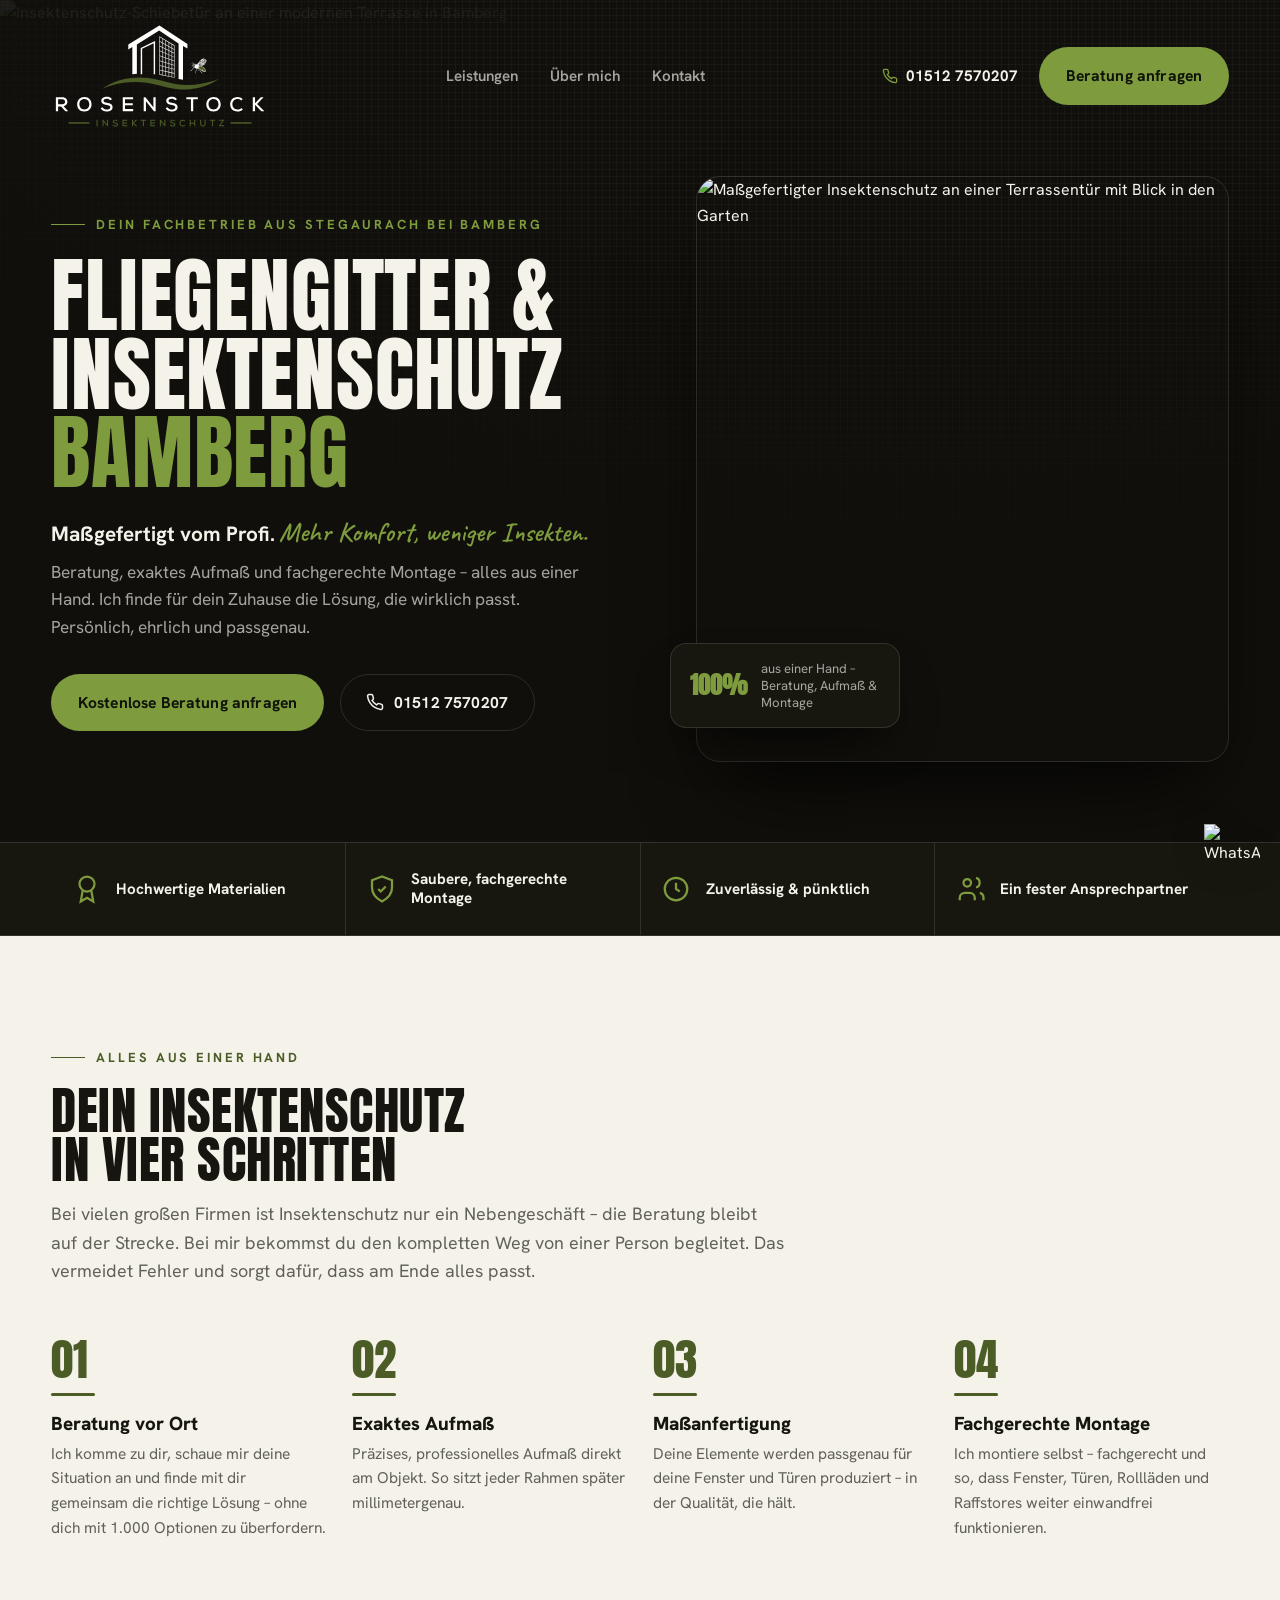
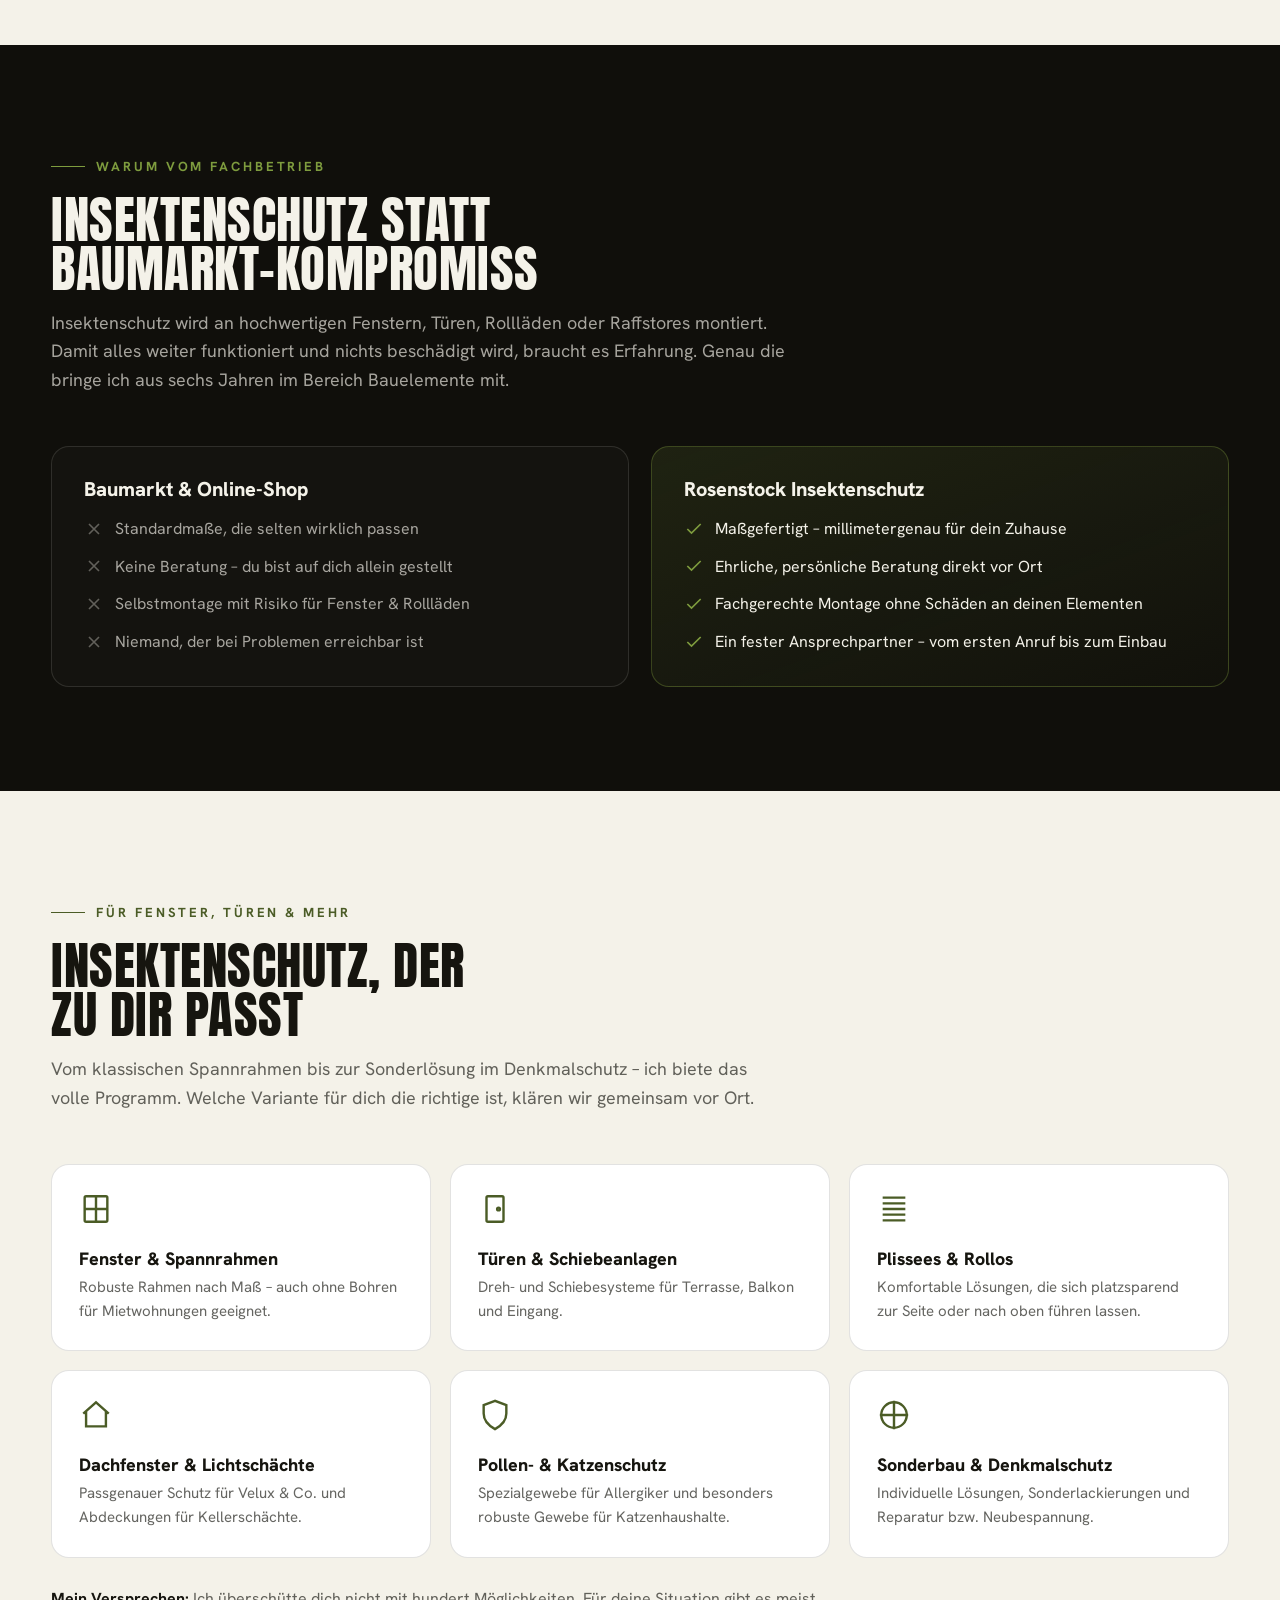
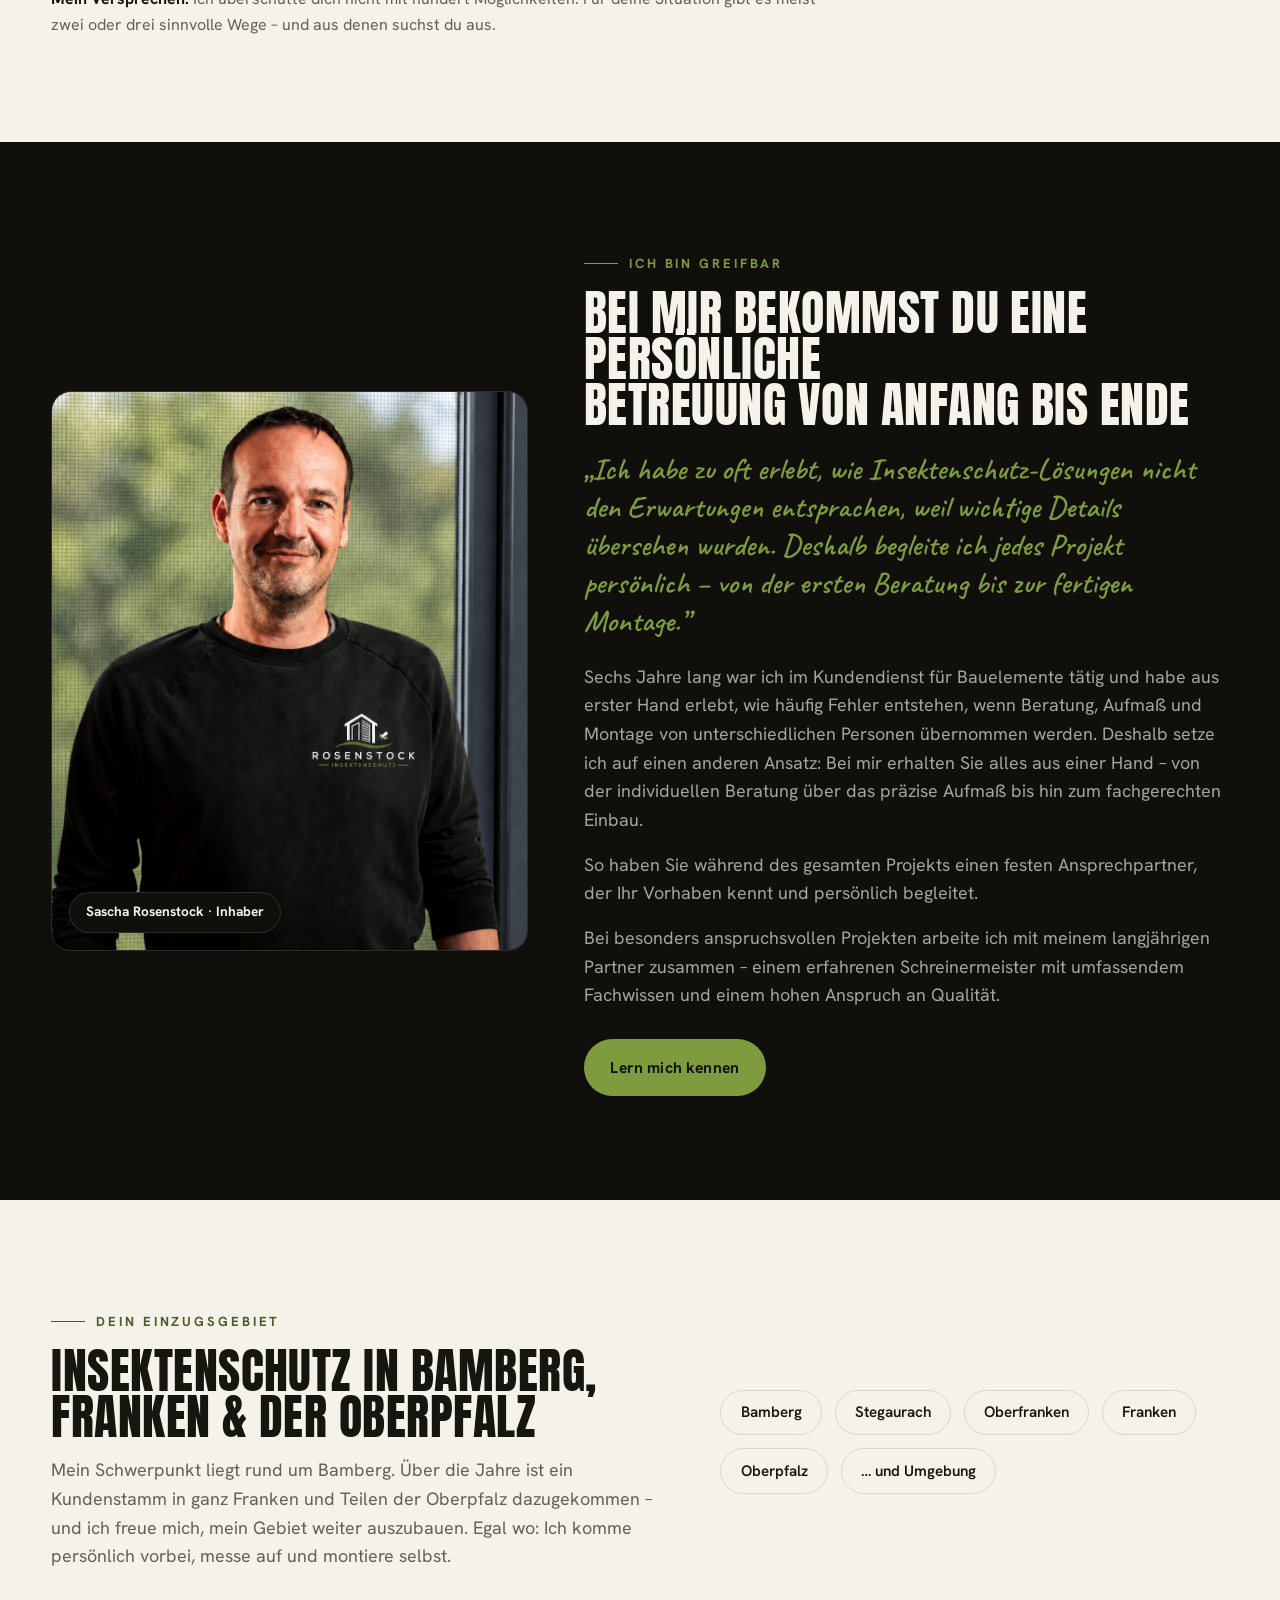
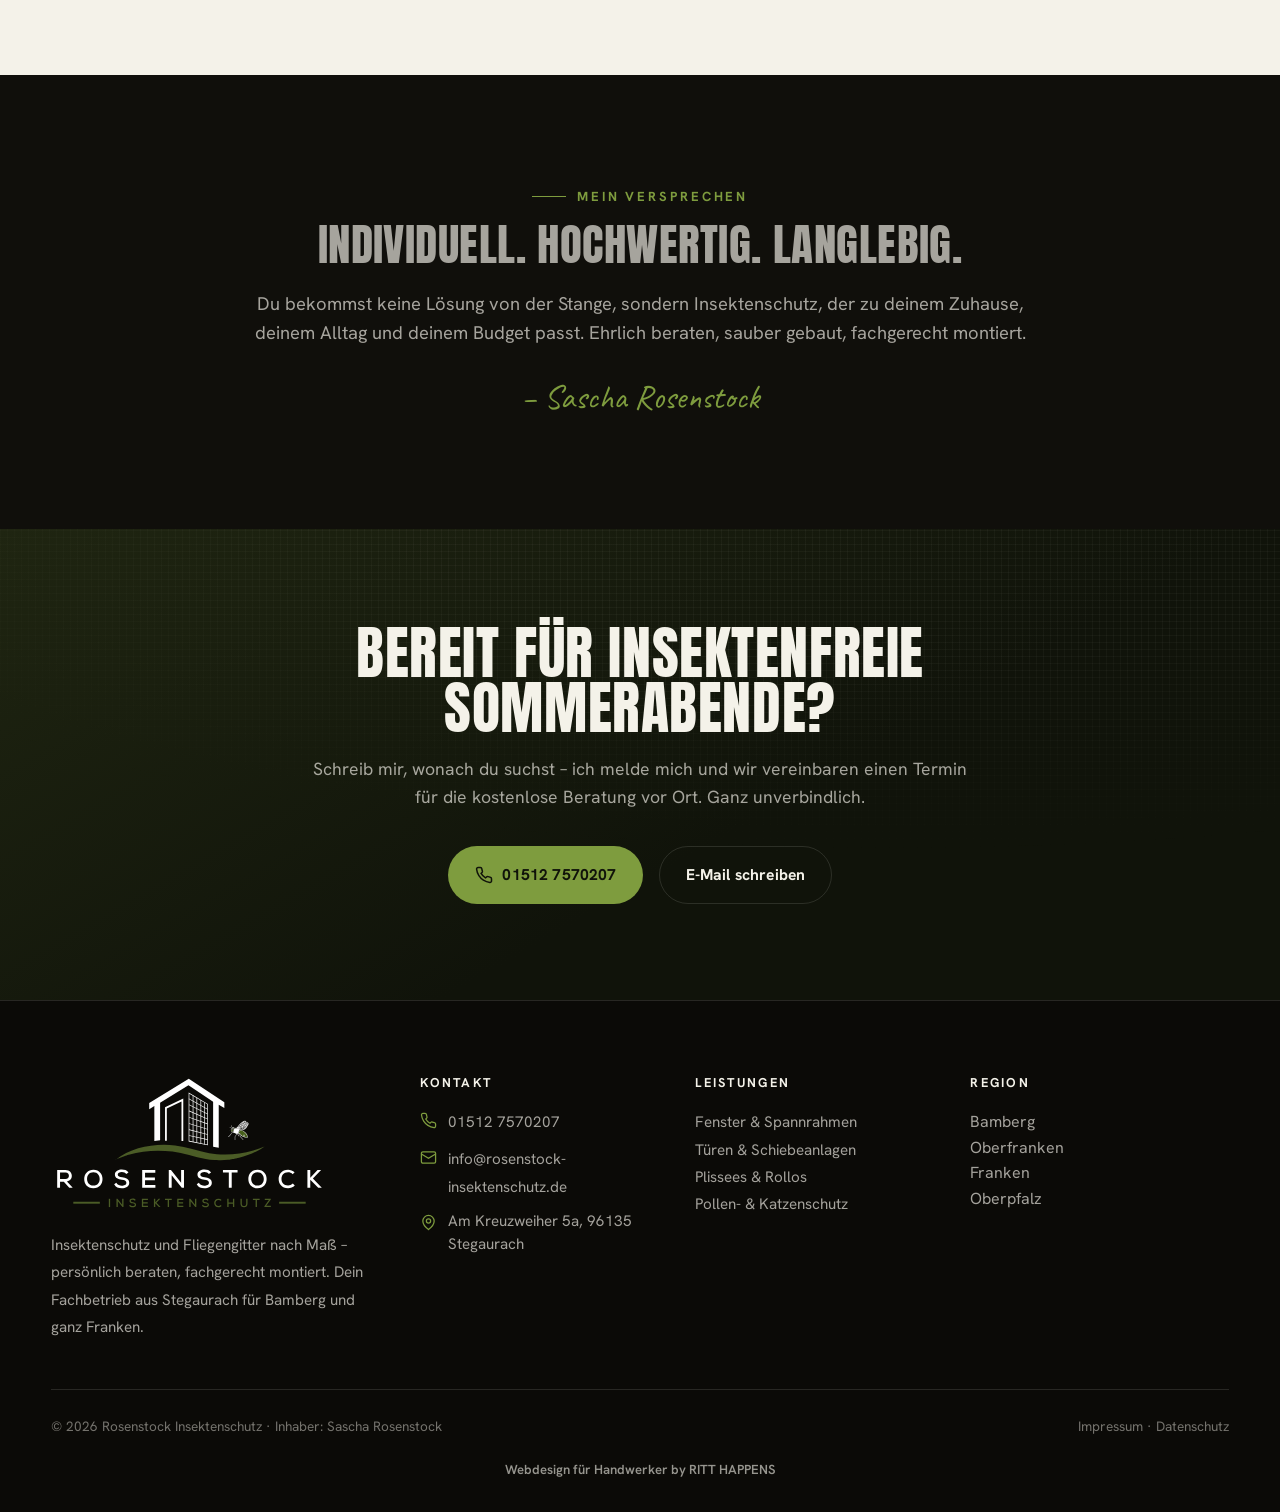
==== commit 3cae7598: "Add files via upload" ====
--- a/index.html
+++ b/index.html
@@ -114,8 +114,6 @@
   .btn-primary:hover{transform:translateY(-3px);box-shadow:0 16px 40px -12px rgba(126,156,62,.8)}
   .btn-ghost{border-color:var(--line-dark);color:var(--cream);background:transparent}
   .btn-ghost:hover{border-color:var(--olive-bright);transform:translateY(-3px);background:rgba(244,242,233,.04)}
-  .btn-wa{background:#25D366;color:#062b14}
-  .btn-wa:hover{transform:translateY(-3px);box-shadow:0 16px 40px -12px rgba(37,211,102,.6)}
   .btn svg{width:18px;height:18px}
 
   /* ===== HEADER ===== */
@@ -268,6 +266,12 @@
   .foot-credit a{color:rgba(244,242,233,.6);font-weight:600}
   .foot-credit a:hover{color:var(--olive-bright)}
 
+  /* Sticky WhatsApp-Button */
+  .wa-float{position:fixed;right:20px;bottom:20px;z-index:70;width:56px;height:56px;
+    filter:drop-shadow(0 6px 16px rgba(0,0,0,.3));transition:transform .3s var(--ease)}
+  .wa-float:hover{transform:scale(1.08)}
+  .wa-float img{width:100%;height:100%;display:block}
+
 
   /* Reveal animation */
   .reveal{opacity:0;transform:translateY(30px);transition:opacity .8s var(--ease),transform .8s var(--ease)}
@@ -548,10 +552,6 @@
         <svg viewBox="0 0 24 24" fill="none" stroke="currentColor" stroke-width="2"><path d="M22 16.92v3a2 2 0 0 1-2.18 2 19.8 19.8 0 0 1-8.63-3.07 19.5 19.5 0 0 1-6-6 19.8 19.8 0 0 1-3.07-8.67A2 2 0 0 1 4.11 2h3a2 2 0 0 1 2 1.72c.13.96.36 1.9.7 2.81a2 2 0 0 1-.45 2.11L8.09 9.91a16 16 0 0 0 6 6l1.27-1.27a2 2 0 0 1 2.11-.45c.91.34 1.85.57 2.81.7A2 2 0 0 1 22 16.92z"/></svg>
         01512 7570207
       </a>
-      <a href="https://wa.me/4915127570207" class="btn btn-wa" target="_blank" rel="noopener">
-        <svg viewBox="0 0 24 24" fill="currentColor"><path d="M17.5 14.4c-.3-.2-1.7-.8-2-.9-.3-.1-.5-.2-.7.2-.2.3-.7.9-.9 1-.2.2-.3.2-.6 0-.3-.2-1.2-.5-2.3-1.4-.9-.8-1.4-1.7-1.6-2-.2-.3 0-.5.1-.6l.5-.5c.1-.2.2-.3.3-.5.1-.2 0-.4 0-.5L9 6.4c-.2-.4-.4-.4-.6-.4h-.5c-.2 0-.5.1-.7.3-.3.3-1 .9-1 2.3s1 2.7 1.2 2.9c.1.2 2 3.1 4.9 4.3 2.4 1 2.9.8 3.4.8.5 0 1.6-.7 1.9-1.3.2-.7.2-1.2.1-1.3 0-.1-.2-.2-.5-.3M12 21.5a9.5 9.5 0 0 1-4.8-1.3l-.3-.2-3.5.9.9-3.4-.2-.3A9.5 9.5 0 1 1 12 21.5M12 2a11.5 11.5 0 0 0-10 17.2L0 24l5-1.3A11.5 11.5 0 1 0 12 2"/></svg>
-        WhatsApp
-      </a>
       <a href="mailto:info@rosenstock-insektenschutz.de" class="btn btn-ghost">E-Mail schreiben</a>
     </div>
   </div>
@@ -611,6 +611,10 @@
   </div>
 </footer>
 
+<a href="https://wa.me/4915127570207" class="wa-float" target="_blank" rel="noopener" aria-label="WhatsApp Kontakt">
+  <img src="assets/whatsapp.webp" alt="WhatsApp">
+</a>
+
 <script>
   // Sticky header
   const header = document.getElementById('header');
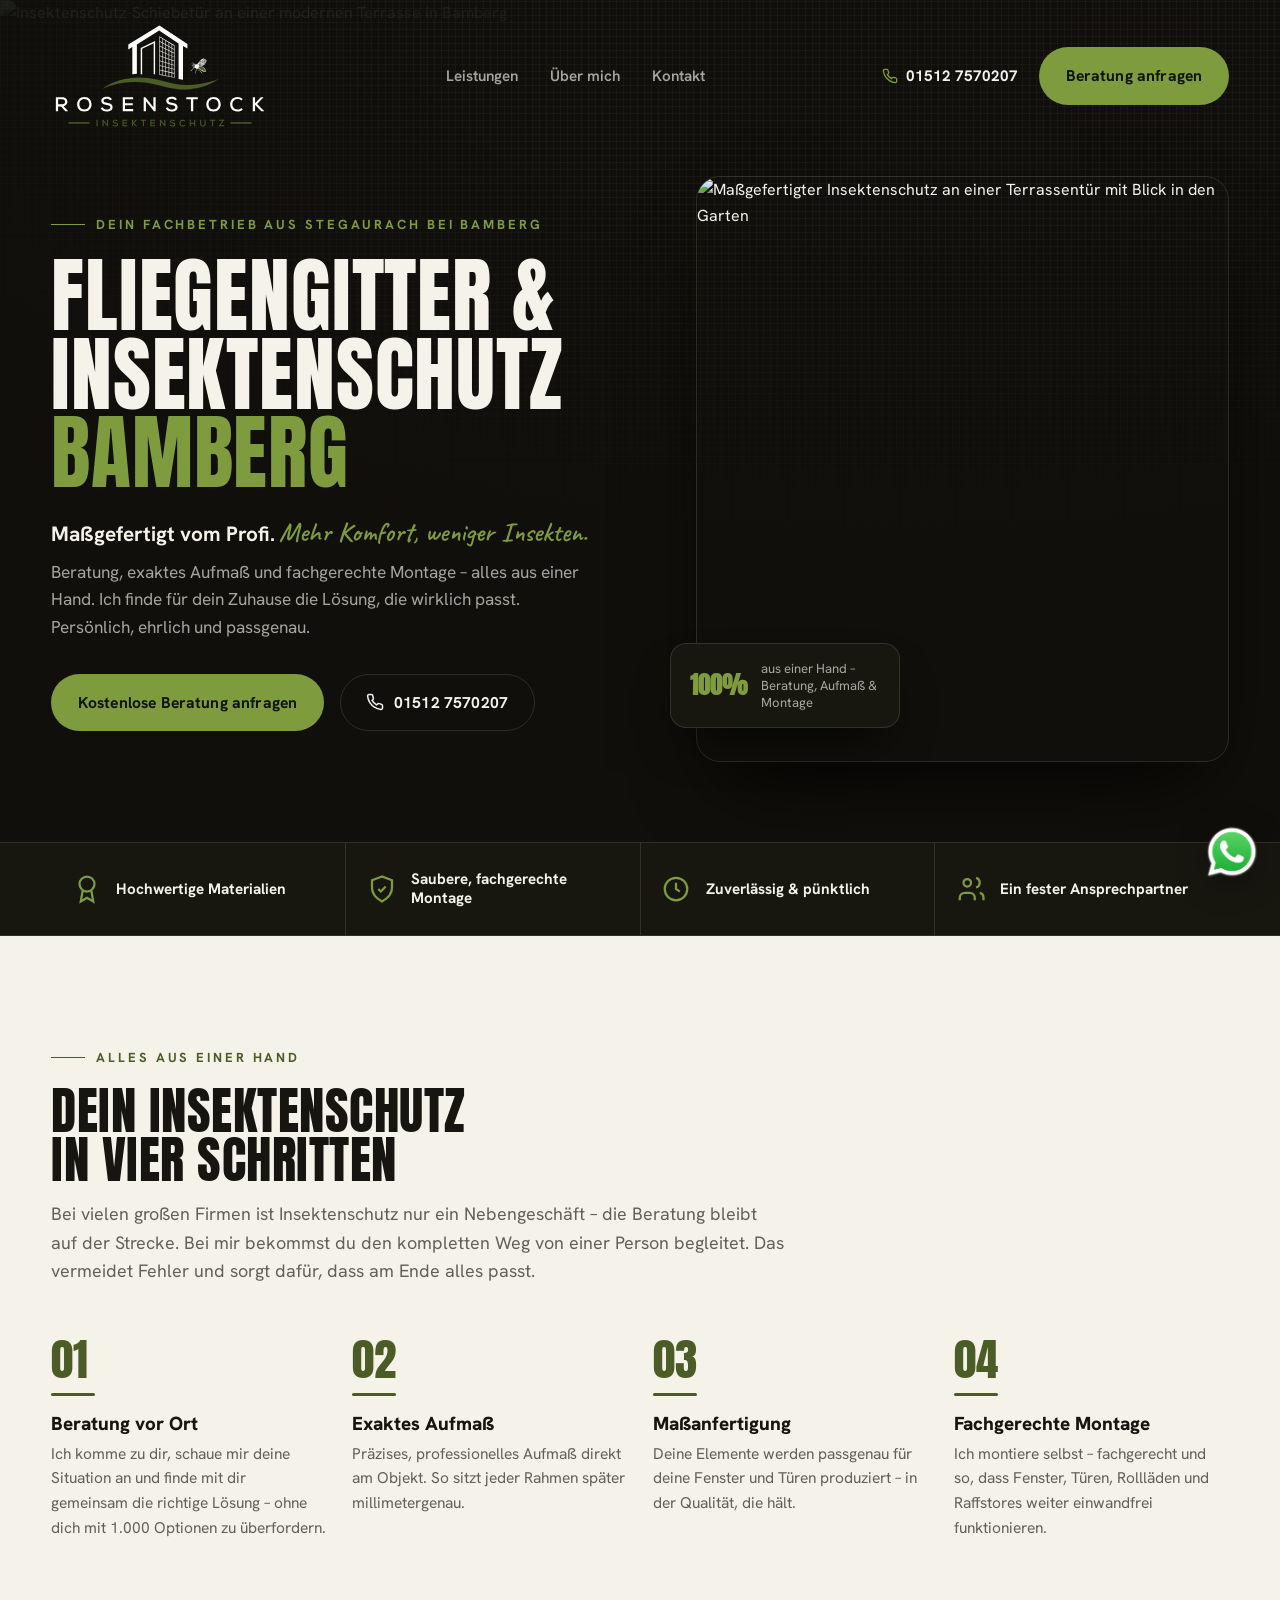
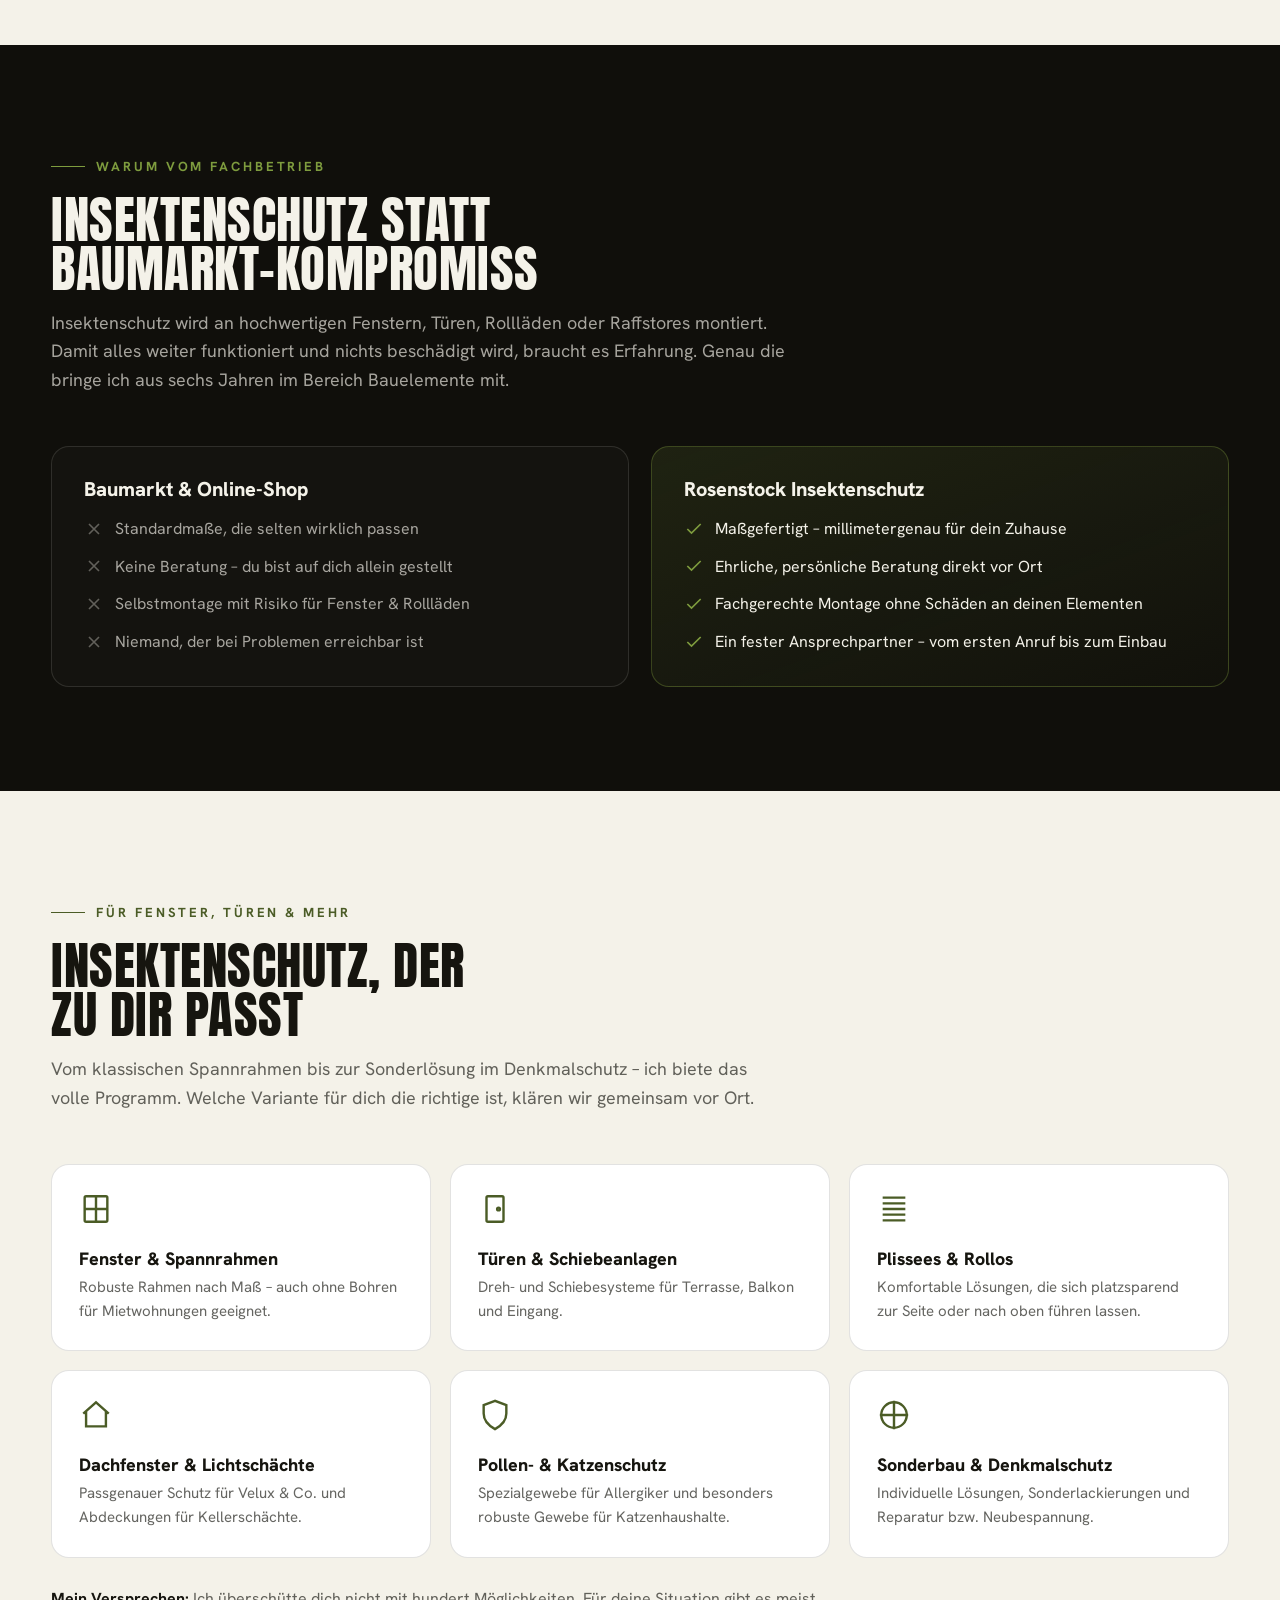
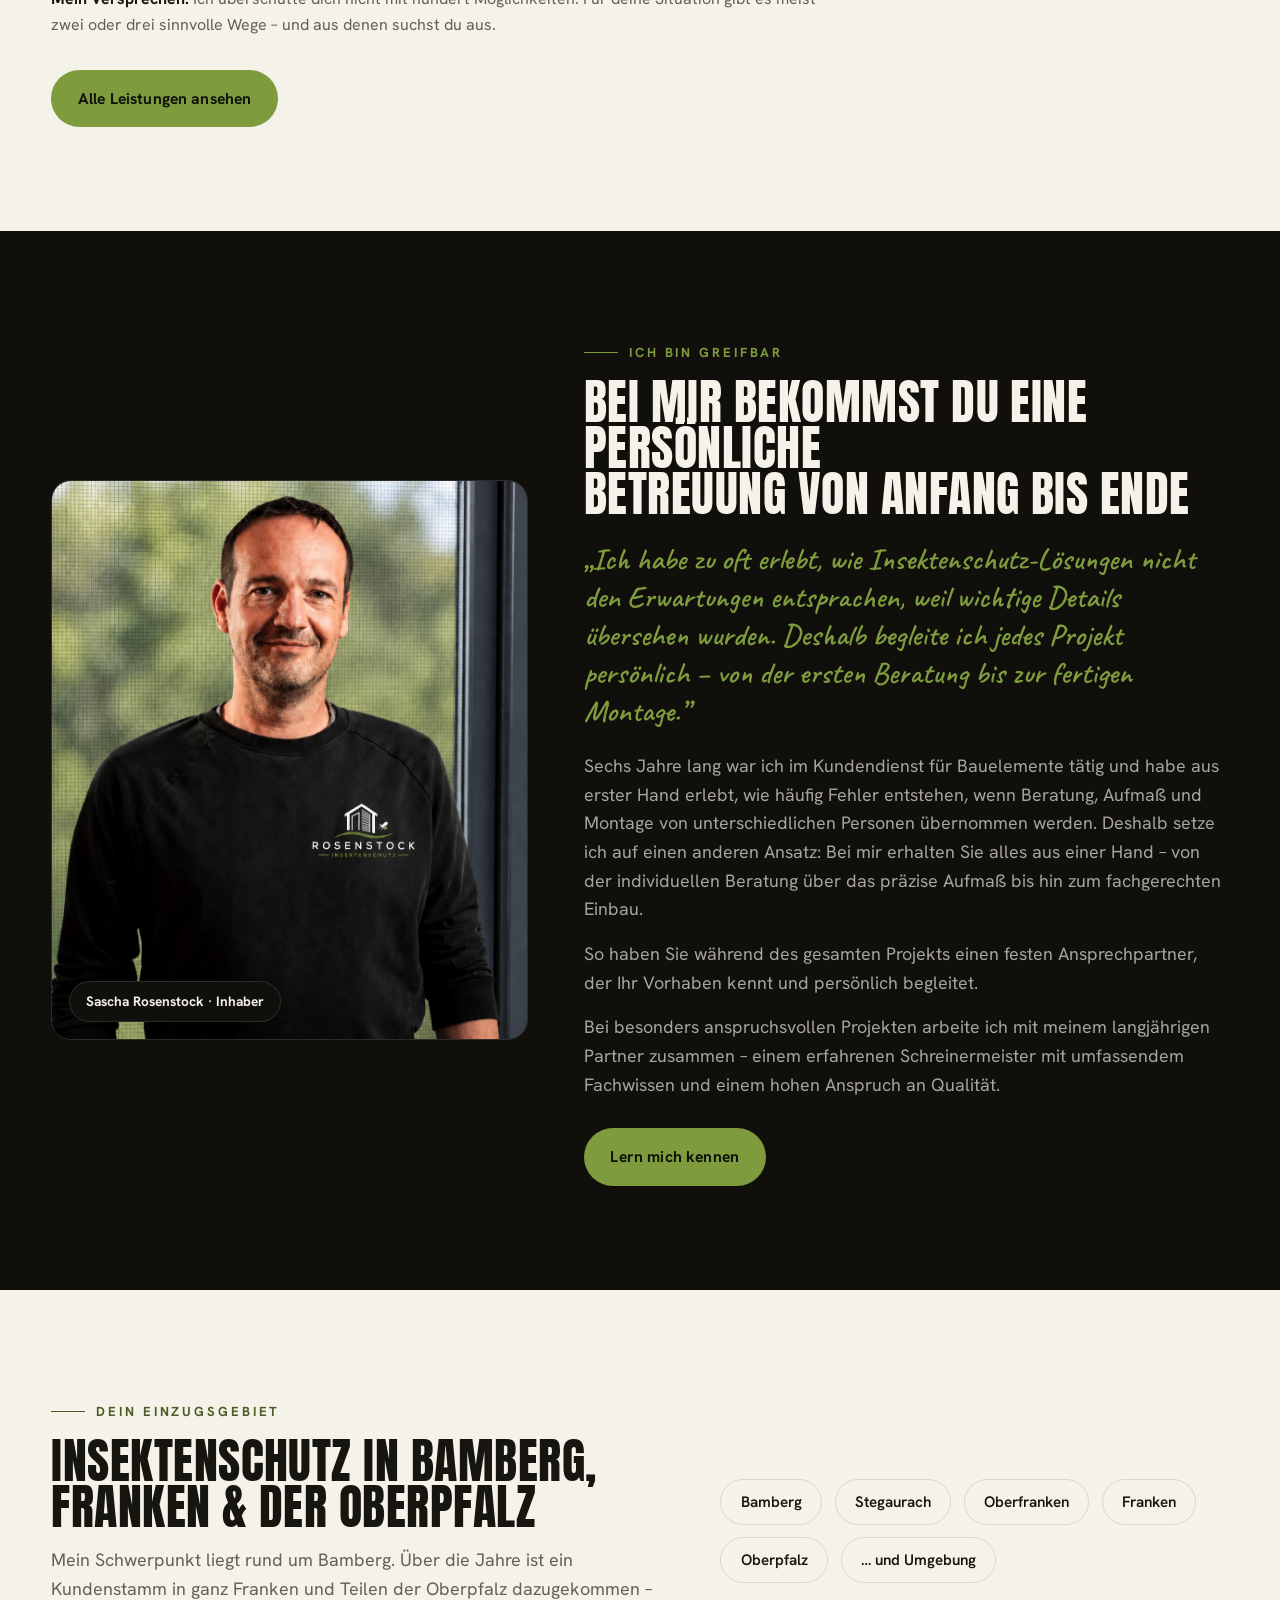
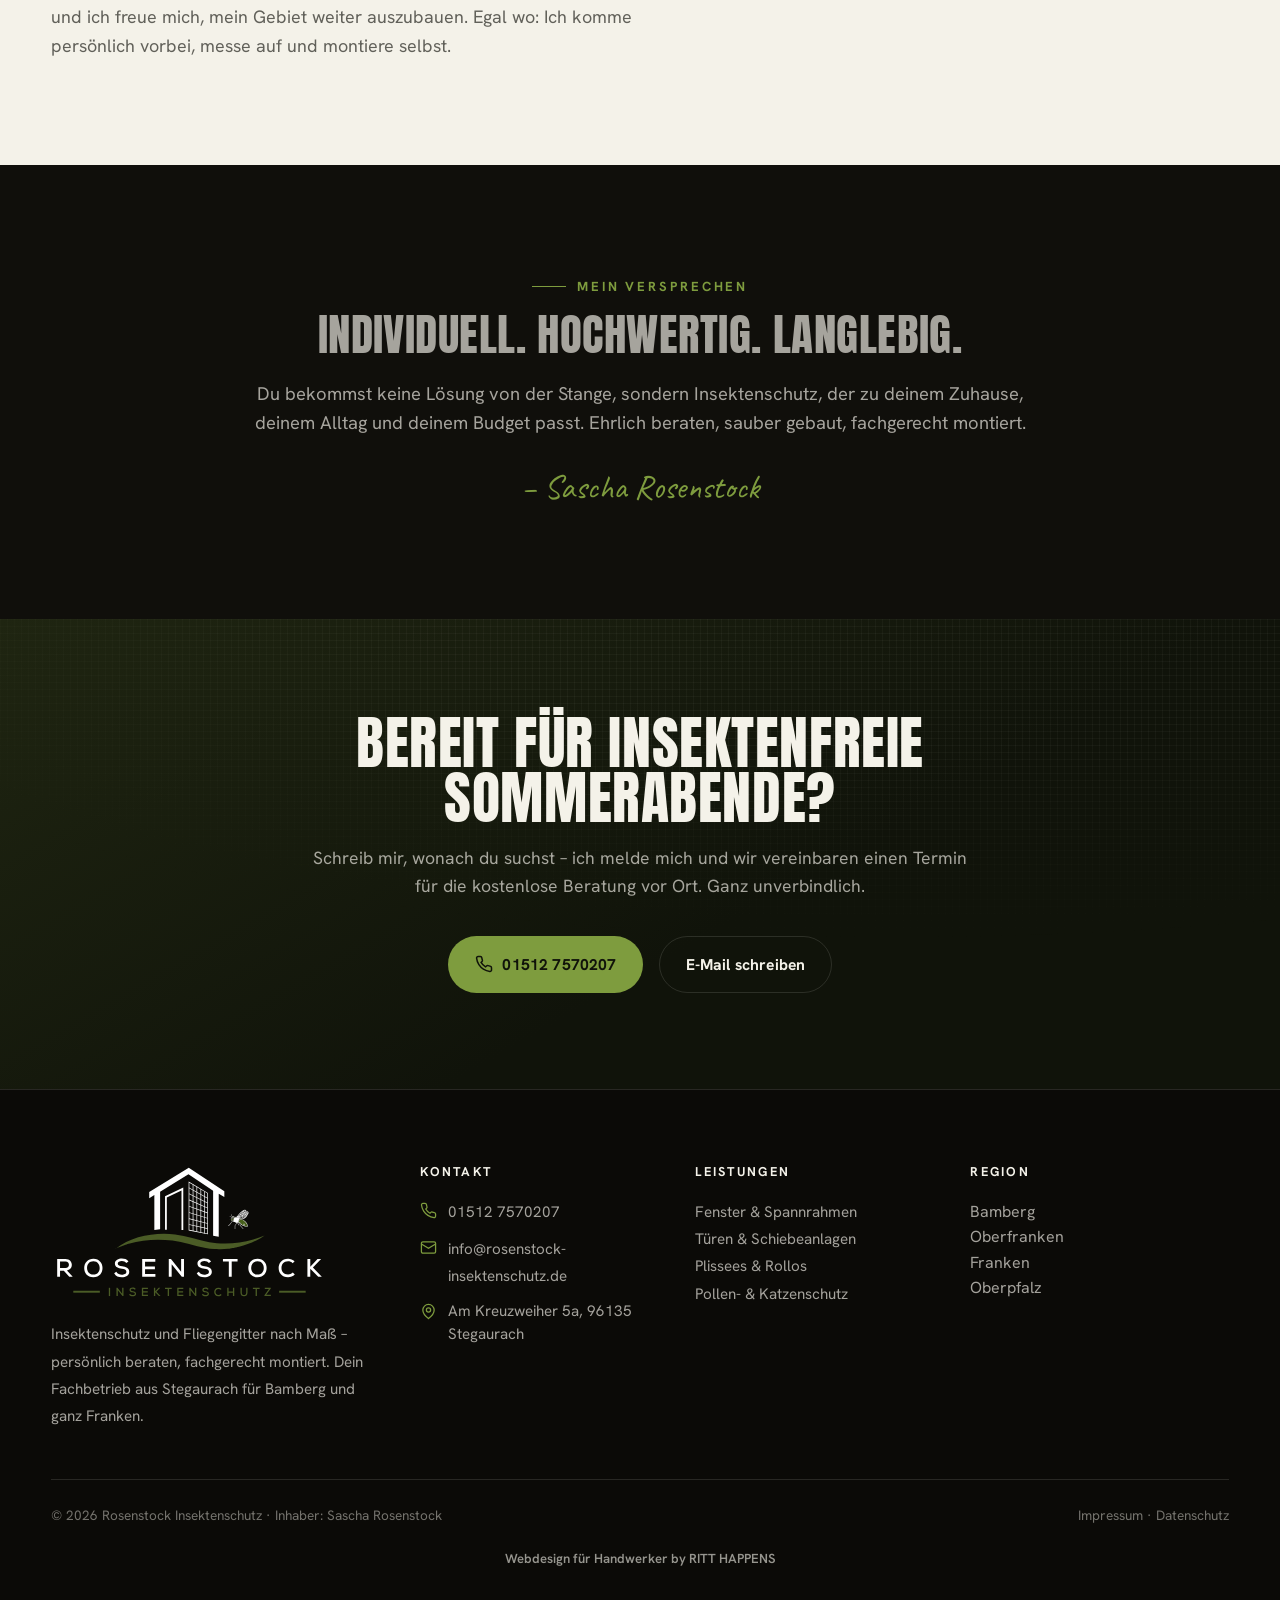
==== commit b0e5c545: "Add files via upload" ====
--- a/index.html
+++ b/index.html
@@ -43,297 +43,27 @@
 }
 </script>
 
-<style>
-  :root{
-    --bg:#100f0b;
-    --bg-soft:#17160f;
-    --panel:#1c1b13;
-    --cream:#f4f2e9;
-    --cream-soft:#e9e6d8;
-    --ink:#16150f;
-    --olive:#4b5c26;
-    --olive-bright:#7e9c3e;
-    --olive-dim:rgba(126,156,62,.16);
-    --line-dark:rgba(244,242,233,.12);
-    --line-light:rgba(22,21,15,.12);
-    --muted-dark:rgba(244,242,233,.66);
-    --muted-light:rgba(22,21,15,.66);
-    --radius:18px;
-    --ease:cubic-bezier(.22,.61,.36,1);
-  }
-
-  *{margin:0;padding:0;box-sizing:border-box}
-  html{scroll-behavior:smooth}
-  body{
-    font-family:'Hanken Grotesk',system-ui,sans-serif;
-    background:var(--bg);
-    color:var(--cream);
-    line-height:1.6;
-    -webkit-font-smoothing:antialiased;
-    overflow-x:hidden;
-  }
-  img{display:block;max-width:100%;height:auto}
-  a{color:inherit;text-decoration:none}
-
-  /* Fliegengitter-Motiv: feine Gittertextur */
-  .mesh{
-    position:absolute;inset:0;pointer-events:none;
-    background-image:
-      repeating-linear-gradient(0deg, rgba(244,242,233,.035) 0 1px, transparent 1px 7px),
-      repeating-linear-gradient(90deg, rgba(244,242,233,.035) 0 1px, transparent 1px 7px);
-    mask-image:radial-gradient(120% 90% at 70% 0%, #000 30%, transparent 78%);
-    -webkit-mask-image:radial-gradient(120% 90% at 70% 0%, #000 30%, transparent 78%);
-  }
-
-  .wrap{width:min(1180px,92vw);margin-inline:auto}
-
-  h1,h2,h3{line-height:1.05;font-weight:800}
-  .anton{font-family:'Anton',sans-serif;font-weight:400;letter-spacing:.01em;text-transform:uppercase;line-height:.96}
-  .script{font-family:'Caveat',cursive;font-weight:600}
-  .kicker{
-    font-size:.82rem;letter-spacing:.22em;text-transform:uppercase;font-weight:700;
-    color:var(--olive-bright);display:inline-flex;align-items:center;gap:.7rem;
-  }
-  .kicker::before{content:"";width:34px;height:1px;background:var(--olive-bright);display:inline-block}
-
-  /* Brush-Highlight unter Schlüsselwörtern */
-  .brush{position:relative;white-space:nowrap}
-  .brush svg{position:absolute;left:-4%;bottom:-.18em;width:108%;height:.5em;overflow:visible}
-  .brush svg path{stroke:var(--olive-bright);stroke-width:13;fill:none;stroke-linecap:round;
-    stroke-dasharray:640;stroke-dashoffset:640;transition:stroke-dashoffset 1.1s var(--ease) .3s}
-  .reveal.in .brush svg path{stroke-dashoffset:0}
-
-  /* Buttons */
-  .btn{
-    display:inline-flex;align-items:center;gap:.6rem;
-    font-weight:700;font-size:.98rem;letter-spacing:.01em;
-    padding:.95rem 1.6rem;border-radius:999px;cursor:pointer;border:1px solid transparent;
-    transition:transform .25s var(--ease),background .25s,box-shadow .25s,color .25s;
-  }
-  .btn-primary{background:var(--olive-bright);color:#10130a;box-shadow:0 0 0 0 var(--olive-dim)}
-  .btn-primary:hover{transform:translateY(-3px);box-shadow:0 16px 40px -12px rgba(126,156,62,.8)}
-  .btn-ghost{border-color:var(--line-dark);color:var(--cream);background:transparent}
-  .btn-ghost:hover{border-color:var(--olive-bright);transform:translateY(-3px);background:rgba(244,242,233,.04)}
-  .btn svg{width:18px;height:18px}
-
-  /* ===== HEADER ===== */
-  header{
-    position:fixed;top:0;left:0;right:0;z-index:60;
-    transition:background .35s,backdrop-filter .35s,padding .35s,border-color .35s;
-    border-bottom:1px solid transparent;padding:1.3rem 0;
-  }
-  header.scrolled{
-    background:rgba(16,15,11,.82);backdrop-filter:blur(14px);
-    border-bottom:1px solid var(--line-dark);padding:.7rem 0;
-  }
-  .nav{display:flex;align-items:center;justify-content:space-between;gap:2rem}
-  .nav-logo img{height:110px;transition:height .35s}
-  header.scrolled .nav-logo img{height:80px}
-  .nav-links{display:flex;align-items:center;gap:2rem;list-style:none}
-  .nav-links a{font-size:.95rem;font-weight:600;position:relative;color:var(--muted-dark);transition:color .2s}
-  .nav-links a::after{content:"";position:absolute;left:0;bottom:-6px;height:2px;width:0;background:var(--olive-bright);transition:width .3s var(--ease)}
-  .nav-links a:hover{color:var(--cream)}
-  .nav-links a:hover::after{width:100%}
-  .nav-cta{display:flex;align-items:center;gap:1.3rem}
-  .nav-phone{font-weight:700;font-size:.95rem;display:flex;align-items:center;gap:.5rem;white-space:nowrap}
-  .nav-phone svg{width:16px;height:16px;color:var(--olive-bright)}
-  .burger{display:none;flex-direction:column;gap:5px;background:none;border:0;cursor:pointer;padding:6px}
-  .burger span{width:26px;height:2px;background:var(--cream);transition:.3s}
-  .burger.open span:nth-child(1){transform:translateY(7px) rotate(45deg)}
-  .burger.open span:nth-child(2){opacity:0}
-  .burger.open span:nth-child(3){transform:translateY(-7px) rotate(-45deg)}
-
-  /* ===== HERO ===== */
-  .hero{position:relative;padding:11rem 0 5rem;overflow:hidden}
-  .hero-bg{position:absolute;inset:0;z-index:0}
-  .hero-bg::after{content:"";position:absolute;inset:0;
-    background:radial-gradient(80% 70% at 15% 30%, transparent, var(--bg) 72%),
-               linear-gradient(180deg, rgba(16,15,11,.4), var(--bg))}
-  .hero-grid{position:relative;z-index:2;display:grid;grid-template-columns:1.05fr .95fr;gap:3.5rem;align-items:center}
-  .hero-h1{font-size:clamp(2.6rem,6.4vw,5.2rem);margin:1.4rem 0 0;font-weight:400;letter-spacing:.01em}
-  .hero-h1 .ol{color:var(--olive-bright)}
-  .hero-claim-sub{font-size:1.3rem;font-weight:700;margin:1.1rem 0 .3rem;color:var(--cream)}
-  .hero-claim-sub .script{color:var(--olive-bright);font-size:1.7rem;font-weight:600;margin-left:.25rem}
-  .hero-sub{font-size:1.08rem;color:var(--muted-dark);max-width:34rem;margin-bottom:2rem}
-  .hero-actions{display:flex;flex-wrap:wrap;gap:1rem;align-items:center}
-  .hero-media{position:relative}
-  .hero-media .frame{border-radius:24px;overflow:hidden;position:relative;box-shadow:0 40px 80px -30px rgba(0,0,0,.9);border:1px solid var(--line-dark)}
-  .hero-media .frame img{width:100%;aspect-ratio:4/4.4;object-fit:cover}
-  .hero-badge{
-    position:absolute;left:-26px;bottom:34px;z-index:3;
-    background:var(--bg-soft);border:1px solid var(--line-dark);border-radius:16px;
-    padding:1rem 1.2rem;box-shadow:0 24px 50px -20px rgba(0,0,0,.9);
-    display:flex;gap:.85rem;align-items:center;max-width:230px;
-  }
-  .hero-badge b{font-family:'Anton';font-size:1.5rem;color:var(--olive-bright);line-height:1}
-  .hero-badge span{font-size:.82rem;color:var(--muted-dark);line-height:1.3}
-
-  /* Trust strip */
-  .trust{border-top:1px solid var(--line-dark);border-bottom:1px solid var(--line-dark);background:var(--bg-soft)}
-  .trust-row{display:grid;grid-template-columns:repeat(4,1fr);gap:1px;background:var(--line-dark)}
-  .trust-item{background:var(--bg-soft);padding:1.7rem 1.3rem;display:flex;gap:.9rem;align-items:center}
-  .trust-item svg{width:30px;height:30px;color:var(--olive-bright);flex-shrink:0}
-  .trust-item span{font-weight:700;font-size:.95rem;line-height:1.25}
-
-  /* ===== generic section ===== */
-  section.block{padding:6.5rem 0;position:relative}
-  .light{background:var(--cream);color:var(--ink)}
-  .light .kicker{color:var(--olive)}
-  .light .kicker::before{background:var(--olive)}
-  .light .lead{color:var(--muted-light)}
-  .sec-head{max-width:46rem;margin-bottom:3.2rem}
-  .sec-head h2{font-size:clamp(2rem,4.2vw,3.2rem);margin:1.1rem 0 1rem}
-  .lead{font-size:1.12rem;color:var(--muted-dark)}
-
-  /* Prozess */
-  .steps{display:grid;grid-template-columns:repeat(4,1fr);gap:1.6rem;counter-reset:s}
-  .step{position:relative}
-  .step .num{font-family:'Anton';font-size:2.8rem;line-height:1;color:var(--olive);display:block}
-  .step .bar{height:3px;width:44px;background:var(--olive);border-radius:3px;margin:.7rem 0 1.1rem}
-  .step h3{font-size:1.18rem;margin:0 0 .5rem}
-  .step p{font-size:.97rem;color:var(--muted-light)}
-
-  /* Warum (dark contrast) */
-  .compare{display:grid;grid-template-columns:1fr 1fr;gap:1.4rem;margin-top:1rem}
-  .card{border:1px solid var(--line-dark);border-radius:var(--radius);padding:2rem;transition:transform .3s var(--ease),border-color .3s}
-  .card-bad{background:rgba(244,242,233,.02)}
-  .card-good{background:linear-gradient(160deg, rgba(126,156,62,.14), rgba(126,156,62,.02));border-color:rgba(126,156,62,.35)}
-  .card h3{font-size:1.25rem;margin-bottom:1rem;display:flex;align-items:center;gap:.6rem}
-  .card ul{list-style:none;display:flex;flex-direction:column;gap:.75rem}
-  .card li{display:flex;gap:.7rem;font-size:1rem;color:var(--muted-dark)}
-  .card-good li{color:var(--cream)}
-  .card li svg{width:20px;height:20px;flex-shrink:0;margin-top:.18rem}
-  .card-good li svg{color:var(--olive-bright)}
-  .card-bad li svg{color:rgba(244,242,233,.35)}
-
-  /* Leistungen grid */
-  .serv{display:grid;grid-template-columns:repeat(3,1fr);gap:1.2rem}
-  .serv-item{background:#fff;border:1px solid var(--line-light);border-radius:var(--radius);padding:1.7rem;
-    transition:transform .3s var(--ease),box-shadow .3s,border-color .3s}
-  .serv-item:hover{transform:translateY(-6px);box-shadow:0 24px 50px -28px rgba(22,21,15,.4);border-color:var(--olive)}
-  .serv-item svg{width:34px;height:34px;color:var(--olive);margin-bottom:1rem}
-  .serv-item h3{font-size:1.12rem;margin-bottom:.4rem}
-  .serv-item p{font-size:.94rem;color:var(--muted-light)}
-  .serv-note{margin-top:1.8rem;font-size:1rem;color:var(--muted-light);max-width:48rem}
-  .serv-note b{color:var(--ink)}
-
-  /* Über Sascha */
-  .about{display:grid;grid-template-columns:.85fr 1.15fr;gap:3.5rem;align-items:center}
-  .about-img{position:relative}
-  .about-img img{border-radius:20px;border:1px solid var(--line-dark);width:100%;aspect-ratio:1023/1537;object-fit:cover;max-height:560px}
-  .about-img .tag{position:absolute;bottom:18px;left:18px;background:var(--bg);border:1px solid var(--line-dark);
-    padding:.55rem 1rem;border-radius:999px;font-size:.85rem;font-weight:700}
-  .about blockquote{font-family:'Caveat';font-size:1.9rem;color:var(--olive-bright);line-height:1.25;margin:1.4rem 0;font-weight:600}
-
-  /* Regionen */
-  .regions{display:flex;flex-wrap:wrap;gap:.8rem;margin-top:.5rem}
-  .chip{border:1px solid var(--line-light);border-radius:999px;padding:.6rem 1.2rem;font-weight:600;font-size:.95rem;
-    transition:background .25s,color .25s,border-color .25s;cursor:default}
-  .chip:hover{background:var(--olive);color:var(--cream);border-color:var(--olive)}
-  .region-grid{display:grid;grid-template-columns:1.1fr .9fr;gap:3rem;align-items:center}
-
-  /* Versprechen */
-  .promise{text-align:center;max-width:50rem;margin-inline:auto}
-  .promise .anton{font-size:clamp(1.8rem,4vw,2.8rem)}
-  .promise p{font-size:1.15rem;color:var(--muted-dark);margin:1.5rem 0 0}
-  .promise .sig{font-family:'Caveat';font-size:2.1rem;color:var(--olive-bright);margin-top:1.4rem}
-
-  /* Final CTA */
-  .cta{position:relative;overflow:hidden;
-    background:linear-gradient(150deg,#1f2511,#10130a 60%);padding:6rem 0}
-  .cta-inner{position:relative;z-index:2;text-align:center;max-width:42rem;margin-inline:auto}
-  .cta h2{font-size:clamp(2.2rem,5vw,3.6rem);margin-bottom:1.2rem}
-  .cta p{color:var(--muted-dark);font-size:1.1rem;margin-bottom:2.2rem}
-  .cta-actions{display:flex;flex-wrap:wrap;gap:1rem;justify-content:center}
-
-  /* Footer */
-  footer{background:#0b0a07;border-top:1px solid var(--line-dark);padding:4.5rem 0 2rem}
-  .foot-grid{display:grid;grid-template-columns:1.4fr 1fr 1fr 1.1fr;gap:2.5rem}
-  .foot-logo img{height:140px;margin-bottom:1.2rem}
-  .foot-grid p,.foot-grid a{color:var(--muted-dark);font-size:.95rem;line-height:1.8}
-  .foot-grid a:hover{color:var(--olive-bright)}
-  .foot-col ul li{color:var(--muted-dark)}
-  .foot-contact{list-style:none}
-  .foot-contact li{display:flex;gap:.65rem;align-items:flex-start;margin-bottom:.6rem;color:var(--muted-dark);font-size:.95rem;line-height:1.5}
-  .foot-contact li svg{width:17px;height:17px;color:var(--olive-bright);flex-shrink:0;margin-top:.2rem}
-  .foot-col h4{font-size:.8rem;letter-spacing:.18em;text-transform:uppercase;color:var(--cream);margin-bottom:1rem;font-weight:700}
-  .foot-col ul{list-style:none}
-  .foot-bottom{border-top:1px solid var(--line-dark);margin-top:3rem;padding-top:1.6rem;
-    display:flex;justify-content:space-between;flex-wrap:wrap;gap:1rem;font-size:.85rem;color:rgba(244,242,233,.45)}
-  .foot-bottom a{color:rgba(244,242,233,.45)}
-  .foot-bottom a:hover{color:var(--olive-bright)}
-  .foot-credit{text-align:center;margin-top:1.3rem;font-size:.82rem;color:rgba(244,242,233,.4)}
-  .foot-credit a{color:rgba(244,242,233,.6);font-weight:600}
-  .foot-credit a:hover{color:var(--olive-bright)}
-
-  /* Sticky WhatsApp-Button */
-  .wa-float{position:fixed;right:20px;bottom:20px;z-index:70;width:56px;height:56px;
-    filter:drop-shadow(0 6px 16px rgba(0,0,0,.3));transition:transform .3s var(--ease)}
-  .wa-float:hover{transform:scale(1.08)}
-  .wa-float img{width:100%;height:100%;display:block}
-
-
-  /* Reveal animation */
-  .reveal{opacity:0;transform:translateY(30px);transition:opacity .8s var(--ease),transform .8s var(--ease)}
-  .reveal.in{opacity:1;transform:none}
-  .reveal[data-d="1"]{transition-delay:.08s}
-  .reveal[data-d="2"]{transition-delay:.16s}
-  .reveal[data-d="3"]{transition-delay:.24s}
-  .reveal[data-d="4"]{transition-delay:.32s}
-
-  /* Mobile menu */
-  .mobile-menu{position:fixed;inset:0 0 0 auto;width:min(82vw,340px);z-index:65;
-    background:var(--bg-soft);border-left:1px solid var(--line-dark);
-    transform:translateX(100%);transition:transform .4s var(--ease);
-    padding:6rem 2rem 2rem;display:flex;flex-direction:column;gap:1.4rem}
-  .mobile-menu.open{transform:none}
-  .mobile-menu a{font-size:1.15rem;font-weight:600}
-  .overlay{position:fixed;inset:0;background:rgba(0,0,0,.5);z-index:64;opacity:0;pointer-events:none;transition:.3s}
-  .overlay.open{opacity:1;pointer-events:auto}
-
-  @media (max-width:960px){
-    .hero-grid{grid-template-columns:1fr;gap:2.5rem}
-    .hero-media{order:-1;max-width:440px}
-    .trust-row{grid-template-columns:1fr 1fr}
-    .steps{grid-template-columns:1fr 1fr;gap:2rem}
-    .compare,.about,.region-grid,.serv{grid-template-columns:1fr}
-    .about-img{max-width:380px}
-    .nav-links,.nav-phone{display:none}
-    .burger{display:flex}
-    .foot-grid{grid-template-columns:1fr 1fr}
-  }
-  @media (max-width:560px){
-    .trust-row{grid-template-columns:1fr}
-    .steps{grid-template-columns:1fr}
-    .foot-grid{grid-template-columns:1fr}
-    .hero{padding-top:8.5rem}
-  }
-  @media (prefers-reduced-motion:reduce){
-    *{animation:none!important;transition:none!important;scroll-behavior:auto}
-    .reveal{opacity:1;transform:none}
-    .brush svg path{stroke-dashoffset:0}
-  }
-</style>
+<link rel="stylesheet" href="assets/style.css">
 </head>
 <body>
 
 <!-- ===== HEADER ===== -->
 <header id="header">
   <div class="wrap nav">
-    <a href="#top" class="nav-logo" aria-label="Rosenstock Insektenschutz Startseite">
+    <a href="index.html" class="nav-logo" aria-label="Rosenstock Insektenschutz Startseite">
       <img src="assets/rosenstock-logo.svg" alt="Rosenstock Insektenschutz Logo">
     </a>
     <ul class="nav-links">
-      <li><a href="#leistungen">Leistungen</a></li>
-      <li><a href="#ueber">Über mich</a></li>
-      <li><a href="#kontakt">Kontakt</a></li>
+      <li><a href="leistungen.html">Leistungen</a></li>
+      <li><a href="ueber-mich.html">Über mich</a></li>
+      <li><a href="kontakt.html">Kontakt</a></li>
     </ul>
     <div class="nav-cta">
       <a href="tel:+4915127570207" class="nav-phone">
         <svg viewBox="0 0 24 24" fill="none" stroke="currentColor" stroke-width="2"><path d="M22 16.92v3a2 2 0 0 1-2.18 2 19.8 19.8 0 0 1-8.63-3.07 19.5 19.5 0 0 1-6-6 19.8 19.8 0 0 1-3.07-8.67A2 2 0 0 1 4.11 2h3a2 2 0 0 1 2 1.72c.13.96.36 1.9.7 2.81a2 2 0 0 1-.45 2.11L8.09 9.91a16 16 0 0 0 6 6l1.27-1.27a2 2 0 0 1 2.11-.45c.91.34 1.85.57 2.81.7A2 2 0 0 1 22 16.92z"/></svg>
         01512 7570207
       </a>
-      <a href="#kontakt" class="btn btn-primary">Beratung anfragen</a>
+      <a href="kontakt.html" class="btn btn-primary">Beratung anfragen</a>
     </div>
     <button class="burger" id="burger" aria-label="Menü öffnen"><span></span><span></span><span></span></button>
   </div>
@@ -341,11 +71,11 @@
 
 <div class="overlay" id="overlay"></div>
 <nav class="mobile-menu" id="mobileMenu" aria-label="Mobiles Menü">
-  <a href="#leistungen">Leistungen</a>
-  <a href="#ueber">Über mich</a>
-  <a href="#kontakt">Kontakt</a>
+  <a href="leistungen.html">Leistungen</a>
+  <a href="ueber-mich.html">Über mich</a>
+  <a href="kontakt.html">Kontakt</a>
   <a href="tel:+4915127570207" class="btn btn-ghost" style="margin-top:1rem">01512 7570207</a>
-  <a href="#kontakt" class="btn btn-primary">Beratung anfragen</a>
+  <a href="kontakt.html" class="btn btn-primary">Beratung anfragen</a>
 </nav>
 
 <!-- ===== HERO ===== -->
@@ -362,7 +92,7 @@
       <p class="hero-claim-sub reveal in" data-d="2">Maßgefertigt vom Profi.<span class="script">Mehr Komfort, weniger Insekten.</span></p>
       <p class="hero-sub reveal in" data-d="2">Beratung, exaktes Aufmaß und fachgerechte Montage – alles aus einer Hand. Ich finde für dein Zuhause die Lösung, die wirklich passt. Persönlich, ehrlich und passgenau.</p>
       <div class="hero-actions reveal in" data-d="3">
-        <a href="#kontakt" class="btn btn-primary">Kostenlose Beratung anfragen</a>
+        <a href="kontakt.html" class="btn btn-primary">Kostenlose Beratung anfragen</a>
         <a href="tel:+4915127570207" class="btn btn-ghost">
           <svg viewBox="0 0 24 24" fill="none" stroke="currentColor" stroke-width="2"><path d="M22 16.92v3a2 2 0 0 1-2.18 2 19.8 19.8 0 0 1-8.63-3.07 19.5 19.5 0 0 1-6-6 19.8 19.8 0 0 1-3.07-8.67A2 2 0 0 1 4.11 2h3a2 2 0 0 1 2 1.72c.13.96.36 1.9.7 2.81a2 2 0 0 1-.45 2.11L8.09 9.91a16 16 0 0 0 6 6l1.27-1.27a2 2 0 0 1 2.11-.45c.91.34 1.85.57 2.81.7A2 2 0 0 1 22 16.92z"/></svg>
           01512 7570207
@@ -488,6 +218,7 @@
       </div>
     </div>
     <p class="serv-note reveal"><b>Mein Versprechen:</b> Ich überschütte dich nicht mit hundert Möglichkeiten. Für deine Situation gibt es meist zwei oder drei sinnvolle Wege – und aus denen suchst du aus.</p>
+    <div class="reveal" style="margin-top:2rem"><a href="leistungen.html" class="btn btn-primary">Alle Leistungen ansehen</a></div>
   </div>
 </section>
 
@@ -505,7 +236,7 @@
       <p class="lead" style="color:var(--muted-dark)">Sechs Jahre lang war ich im Kundendienst für Bauelemente tätig und habe aus erster Hand erlebt, wie häufig Fehler entstehen, wenn Beratung, Aufmaß und Montage von unterschiedlichen Personen übernommen werden. Deshalb setze ich auf einen anderen Ansatz: Bei mir erhalten Sie alles aus einer Hand – von der individuellen Beratung über das präzise Aufmaß bis hin zum fachgerechten Einbau.</p>
       <p class="lead" style="color:var(--muted-dark);margin-top:1rem">So haben Sie während des gesamten Projekts einen festen Ansprechpartner, der Ihr Vorhaben kennt und persönlich begleitet.</p>
       <p class="lead" style="color:var(--muted-dark);margin-top:1rem">Bei besonders anspruchsvollen Projekten arbeite ich mit meinem langjährigen Partner zusammen – einem erfahrenen Schreinermeister mit umfassendem Fachwissen und einem hohen Anspruch an Qualität.</p>
-      <a href="#kontakt" class="btn btn-primary" style="margin-top:1.8rem">Lern mich kennen</a>
+      <a href="ueber-mich.html" class="btn btn-primary" style="margin-top:1.8rem">Lern mich kennen</a>
     </div>
   </div>
 </section>
@@ -585,10 +316,10 @@
       <div class="foot-col">
         <h4>Leistungen</h4>
         <ul>
-          <li><a href="#leistungen">Fenster &amp; Spannrahmen</a></li>
-          <li><a href="#leistungen">Türen &amp; Schiebeanlagen</a></li>
-          <li><a href="#leistungen">Plissees &amp; Rollos</a></li>
-          <li><a href="#leistungen">Pollen- &amp; Katzenschutz</a></li>
+          <li><a href="leistungen.html#fenster">Fenster &amp; Spannrahmen</a></li>
+          <li><a href="leistungen.html#tueren">Türen &amp; Schiebeanlagen</a></li>
+          <li><a href="leistungen.html#plissees">Plissees &amp; Rollos</a></li>
+          <li><a href="leistungen.html#pollenschutz">Pollen- &amp; Katzenschutz</a></li>
         </ul>
       </div>
       <div class="foot-col">
@@ -615,31 +346,6 @@
   <img src="assets/whatsapp.webp" alt="WhatsApp">
 </a>
 
-<script>
-  // Sticky header
-  const header = document.getElementById('header');
-  const onScroll = () => header.classList.toggle('scrolled', window.scrollY > 40);
-  onScroll(); window.addEventListener('scroll', onScroll, {passive:true});
-
-  // Mobile menu
-  const burger = document.getElementById('burger');
-  const menu = document.getElementById('mobileMenu');
-  const overlay = document.getElementById('overlay');
-  const toggle = (open) => {
-    burger.classList.toggle('open', open);
-    menu.classList.toggle('open', open);
-    overlay.classList.toggle('open', open);
-    document.body.style.overflow = open ? 'hidden' : '';
-  };
-  burger.addEventListener('click', () => toggle(!menu.classList.contains('open')));
-  overlay.addEventListener('click', () => toggle(false));
-  menu.querySelectorAll('a').forEach(a => a.addEventListener('click', () => toggle(false)));
-
-  // Scroll reveal
-  const io = new IntersectionObserver((entries) => {
-    entries.forEach(e => { if (e.isIntersecting){ e.target.classList.add('in'); io.unobserve(e.target);} });
-  }, {threshold:0.12, rootMargin:'0px 0px -8% 0px'});
-  document.querySelectorAll('.reveal:not(.in)').forEach(el => io.observe(el));
-</script>
+<script src="assets/script.js" defer></script>
 </body>
 </html>
--- a/assets/style.css
+++ b/assets/style.css
@@ -0,0 +1,291 @@
+:root{
+    --bg:#100f0b;
+    --bg-soft:#17160f;
+    --panel:#1c1b13;
+    --cream:#f4f2e9;
+    --cream-soft:#e9e6d8;
+    --ink:#16150f;
+    --olive:#4b5c26;
+    --olive-bright:#7e9c3e;
+    --olive-dim:rgba(126,156,62,.16);
+    --line-dark:rgba(244,242,233,.12);
+    --line-light:rgba(22,21,15,.12);
+    --muted-dark:rgba(244,242,233,.66);
+    --muted-light:rgba(22,21,15,.66);
+    --radius:18px;
+    --ease:cubic-bezier(.22,.61,.36,1);
+  }
+
+  *{margin:0;padding:0;box-sizing:border-box}
+  html{scroll-behavior:smooth}
+  body{
+    font-family:'Hanken Grotesk',system-ui,sans-serif;
+    background:var(--bg);
+    color:var(--cream);
+    line-height:1.6;
+    -webkit-font-smoothing:antialiased;
+    overflow-x:hidden;
+  }
+  img{display:block;max-width:100%;height:auto}
+  a{color:inherit;text-decoration:none}
+
+  /* Fliegengitter-Motiv: feine Gittertextur */
+  .mesh{
+    position:absolute;inset:0;pointer-events:none;
+    background-image:
+      repeating-linear-gradient(0deg, rgba(244,242,233,.035) 0 1px, transparent 1px 7px),
+      repeating-linear-gradient(90deg, rgba(244,242,233,.035) 0 1px, transparent 1px 7px);
+    mask-image:radial-gradient(120% 90% at 70% 0%, #000 30%, transparent 78%);
+    -webkit-mask-image:radial-gradient(120% 90% at 70% 0%, #000 30%, transparent 78%);
+  }
+
+  .wrap{width:min(1180px,92vw);margin-inline:auto}
+
+  h1,h2,h3{line-height:1.05;font-weight:800}
+  .anton{font-family:'Anton',sans-serif;font-weight:400;letter-spacing:.01em;text-transform:uppercase;line-height:.96}
+  .script{font-family:'Caveat',cursive;font-weight:600}
+  .kicker{
+    font-size:.82rem;letter-spacing:.22em;text-transform:uppercase;font-weight:700;
+    color:var(--olive-bright);display:inline-flex;align-items:center;gap:.7rem;
+  }
+  .kicker::before{content:"";width:34px;height:1px;background:var(--olive-bright);display:inline-block}
+
+  /* Brush-Highlight unter Schlüsselwörtern */
+  .brush{position:relative;white-space:nowrap}
+  .brush svg{position:absolute;left:-4%;bottom:-.18em;width:108%;height:.5em;overflow:visible}
+  .brush svg path{stroke:var(--olive-bright);stroke-width:13;fill:none;stroke-linecap:round;
+    stroke-dasharray:640;stroke-dashoffset:640;transition:stroke-dashoffset 1.1s var(--ease) .3s}
+  .reveal.in .brush svg path{stroke-dashoffset:0}
+
+  /* Buttons */
+  .btn{
+    display:inline-flex;align-items:center;gap:.6rem;
+    font-weight:700;font-size:.98rem;letter-spacing:.01em;
+    padding:.95rem 1.6rem;border-radius:999px;cursor:pointer;border:1px solid transparent;
+    transition:transform .25s var(--ease),background .25s,box-shadow .25s,color .25s;
+  }
+  .btn-primary{background:var(--olive-bright);color:#10130a;box-shadow:0 0 0 0 var(--olive-dim)}
+  .btn-primary:hover{transform:translateY(-3px);box-shadow:0 16px 40px -12px rgba(126,156,62,.8)}
+  .btn-ghost{border-color:var(--line-dark);color:var(--cream);background:transparent}
+  .btn-ghost:hover{border-color:var(--olive-bright);transform:translateY(-3px);background:rgba(244,242,233,.04)}
+  .btn svg{width:18px;height:18px}
+
+  /* ===== HEADER ===== */
+  header{
+    position:fixed;top:0;left:0;right:0;z-index:60;
+    transition:background .35s,backdrop-filter .35s,padding .35s,border-color .35s;
+    border-bottom:1px solid transparent;padding:1.3rem 0;
+  }
+  header.scrolled{
+    background:rgba(16,15,11,.82);backdrop-filter:blur(14px);
+    border-bottom:1px solid var(--line-dark);padding:.7rem 0;
+  }
+  .nav{display:flex;align-items:center;justify-content:space-between;gap:2rem}
+  .nav-logo img{height:110px;transition:height .35s}
+  header.scrolled .nav-logo img{height:80px}
+  .nav-links{display:flex;align-items:center;gap:2rem;list-style:none}
+  .nav-links a{font-size:.95rem;font-weight:600;position:relative;color:var(--muted-dark);transition:color .2s}
+  .nav-links a::after{content:"";position:absolute;left:0;bottom:-6px;height:2px;width:0;background:var(--olive-bright);transition:width .3s var(--ease)}
+  .nav-links a:hover{color:var(--cream)}
+  .nav-links a:hover::after{width:100%}
+  .nav-cta{display:flex;align-items:center;gap:1.3rem}
+  .nav-phone{font-weight:700;font-size:.95rem;display:flex;align-items:center;gap:.5rem;white-space:nowrap}
+  .nav-phone svg{width:16px;height:16px;color:var(--olive-bright)}
+  .burger{display:none;flex-direction:column;gap:5px;background:none;border:0;cursor:pointer;padding:6px}
+  .burger span{width:26px;height:2px;background:var(--cream);transition:.3s}
+  .burger.open span:nth-child(1){transform:translateY(7px) rotate(45deg)}
+  .burger.open span:nth-child(2){opacity:0}
+  .burger.open span:nth-child(3){transform:translateY(-7px) rotate(-45deg)}
+
+  /* ===== HERO ===== */
+  .hero{position:relative;padding:11rem 0 5rem;overflow:hidden}
+  .hero-bg{position:absolute;inset:0;z-index:0}
+  .hero-bg::after{content:"";position:absolute;inset:0;
+    background:radial-gradient(80% 70% at 15% 30%, transparent, var(--bg) 72%),
+               linear-gradient(180deg, rgba(16,15,11,.4), var(--bg))}
+  .hero-grid{position:relative;z-index:2;display:grid;grid-template-columns:1.05fr .95fr;gap:3.5rem;align-items:center}
+  .hero-h1{font-size:clamp(2.6rem,6.4vw,5.2rem);margin:1.4rem 0 0;font-weight:400;letter-spacing:.01em}
+  .hero-h1 .ol{color:var(--olive-bright)}
+  .hero-claim-sub{font-size:1.3rem;font-weight:700;margin:1.1rem 0 .3rem;color:var(--cream)}
+  .hero-claim-sub .script{color:var(--olive-bright);font-size:1.7rem;font-weight:600;margin-left:.25rem}
+  .hero-sub{font-size:1.08rem;color:var(--muted-dark);max-width:34rem;margin-bottom:2rem}
+  .hero-actions{display:flex;flex-wrap:wrap;gap:1rem;align-items:center}
+  .hero-media{position:relative}
+  .hero-media .frame{border-radius:24px;overflow:hidden;position:relative;box-shadow:0 40px 80px -30px rgba(0,0,0,.9);border:1px solid var(--line-dark)}
+  .hero-media .frame img{width:100%;aspect-ratio:4/4.4;object-fit:cover}
+  .hero-badge{
+    position:absolute;left:-26px;bottom:34px;z-index:3;
+    background:var(--bg-soft);border:1px solid var(--line-dark);border-radius:16px;
+    padding:1rem 1.2rem;box-shadow:0 24px 50px -20px rgba(0,0,0,.9);
+    display:flex;gap:.85rem;align-items:center;max-width:230px;
+  }
+  .hero-badge b{font-family:'Anton';font-size:1.5rem;color:var(--olive-bright);line-height:1}
+  .hero-badge span{font-size:.82rem;color:var(--muted-dark);line-height:1.3}
+
+  /* Trust strip */
+  .trust{border-top:1px solid var(--line-dark);border-bottom:1px solid var(--line-dark);background:var(--bg-soft)}
+  .trust-row{display:grid;grid-template-columns:repeat(4,1fr);gap:1px;background:var(--line-dark)}
+  .trust-item{background:var(--bg-soft);padding:1.7rem 1.3rem;display:flex;gap:.9rem;align-items:center}
+  .trust-item svg{width:30px;height:30px;color:var(--olive-bright);flex-shrink:0}
+  .trust-item span{font-weight:700;font-size:.95rem;line-height:1.25}
+
+  /* ===== generic section ===== */
+  section.block{padding:6.5rem 0;position:relative}
+  .light{background:var(--cream);color:var(--ink)}
+  .light .kicker{color:var(--olive)}
+  .light .kicker::before{background:var(--olive)}
+  .light .lead{color:var(--muted-light)}
+  .sec-head{max-width:46rem;margin-bottom:3.2rem}
+  .sec-head h2{font-size:clamp(2rem,4.2vw,3.2rem);margin:1.1rem 0 1rem}
+  .lead{font-size:1.12rem;color:var(--muted-dark)}
+
+  /* Prozess */
+  .steps{display:grid;grid-template-columns:repeat(4,1fr);gap:1.6rem;counter-reset:s}
+  .step{position:relative}
+  .step .num{font-family:'Anton';font-size:2.8rem;line-height:1;color:var(--olive);display:block}
+  .step .bar{height:3px;width:44px;background:var(--olive);border-radius:3px;margin:.7rem 0 1.1rem}
+  .step h3{font-size:1.18rem;margin:0 0 .5rem}
+  .step p{font-size:.97rem;color:var(--muted-light)}
+
+  /* Warum (dark contrast) */
+  .compare{display:grid;grid-template-columns:1fr 1fr;gap:1.4rem;margin-top:1rem}
+  .card{border:1px solid var(--line-dark);border-radius:var(--radius);padding:2rem;transition:transform .3s var(--ease),border-color .3s}
+  .card-bad{background:rgba(244,242,233,.02)}
+  .card-good{background:linear-gradient(160deg, rgba(126,156,62,.14), rgba(126,156,62,.02));border-color:rgba(126,156,62,.35)}
+  .card h3{font-size:1.25rem;margin-bottom:1rem;display:flex;align-items:center;gap:.6rem}
+  .card ul{list-style:none;display:flex;flex-direction:column;gap:.75rem}
+  .card li{display:flex;gap:.7rem;font-size:1rem;color:var(--muted-dark)}
+  .card-good li{color:var(--cream)}
+  .card li svg{width:20px;height:20px;flex-shrink:0;margin-top:.18rem}
+  .card-good li svg{color:var(--olive-bright)}
+  .card-bad li svg{color:rgba(244,242,233,.35)}
+
+  /* Leistungen grid */
+  .serv{display:grid;grid-template-columns:repeat(3,1fr);gap:1.2rem}
+  .serv-item{background:#fff;border:1px solid var(--line-light);border-radius:var(--radius);padding:1.7rem;
+    transition:transform .3s var(--ease),box-shadow .3s,border-color .3s}
+  .serv-item:hover{transform:translateY(-6px);box-shadow:0 24px 50px -28px rgba(22,21,15,.4);border-color:var(--olive)}
+  .serv-item svg{width:34px;height:34px;color:var(--olive);margin-bottom:1rem}
+  .serv-item h3{font-size:1.12rem;margin-bottom:.4rem}
+  .serv-item p{font-size:.94rem;color:var(--muted-light)}
+  .serv-note{margin-top:1.8rem;font-size:1rem;color:var(--muted-light);max-width:48rem}
+  .serv-note b{color:var(--ink)}
+
+  /* Über Sascha */
+  .about{display:grid;grid-template-columns:.85fr 1.15fr;gap:3.5rem;align-items:center}
+  .about-img{position:relative}
+  .about-img img{border-radius:20px;border:1px solid var(--line-dark);width:100%;aspect-ratio:1023/1537;object-fit:cover;max-height:560px}
+  .about-img .tag{position:absolute;bottom:18px;left:18px;background:var(--bg);border:1px solid var(--line-dark);
+    padding:.55rem 1rem;border-radius:999px;font-size:.85rem;font-weight:700}
+  .about blockquote{font-family:'Caveat';font-size:1.9rem;color:var(--olive-bright);line-height:1.25;margin:1.4rem 0;font-weight:600}
+
+  /* Regionen */
+  .regions{display:flex;flex-wrap:wrap;gap:.8rem;margin-top:.5rem}
+  .chip{border:1px solid var(--line-light);border-radius:999px;padding:.6rem 1.2rem;font-weight:600;font-size:.95rem;
+    transition:background .25s,color .25s,border-color .25s;cursor:default}
+  .chip:hover{background:var(--olive);color:var(--cream);border-color:var(--olive)}
+  .region-grid{display:grid;grid-template-columns:1.1fr .9fr;gap:3rem;align-items:center}
+
+  /* Versprechen */
+  .promise{text-align:center;max-width:50rem;margin-inline:auto}
+  .promise .anton{font-size:clamp(1.8rem,4vw,2.8rem)}
+  .promise p{font-size:1.15rem;color:var(--muted-dark);margin:1.5rem 0 0}
+  .promise .sig{font-family:'Caveat';font-size:2.1rem;color:var(--olive-bright);margin-top:1.4rem}
+
+  /* Final CTA */
+  .cta{position:relative;overflow:hidden;
+    background:linear-gradient(150deg,#1f2511,#10130a 60%);padding:6rem 0}
+  .cta-inner{position:relative;z-index:2;text-align:center;max-width:42rem;margin-inline:auto}
+  .cta h2{font-size:clamp(2.2rem,5vw,3.6rem);margin-bottom:1.2rem}
+  .cta p{color:var(--muted-dark);font-size:1.1rem;margin-bottom:2.2rem}
+  .cta-actions{display:flex;flex-wrap:wrap;gap:1rem;justify-content:center}
+
+  /* Footer */
+  footer{background:#0b0a07;border-top:1px solid var(--line-dark);padding:4.5rem 0 2rem}
+  .foot-grid{display:grid;grid-template-columns:1.4fr 1fr 1fr 1.1fr;gap:2.5rem}
+  .foot-logo img{height:140px;margin-bottom:1.2rem}
+  .foot-grid p,.foot-grid a{color:var(--muted-dark);font-size:.95rem;line-height:1.8}
+  .foot-grid a:hover{color:var(--olive-bright)}
+  .foot-col ul li{color:var(--muted-dark)}
+  .foot-contact{list-style:none}
+  .foot-contact li{display:flex;gap:.65rem;align-items:flex-start;margin-bottom:.6rem;color:var(--muted-dark);font-size:.95rem;line-height:1.5}
+  .foot-contact li svg{width:17px;height:17px;color:var(--olive-bright);flex-shrink:0;margin-top:.2rem}
+  .foot-col h4{font-size:.8rem;letter-spacing:.18em;text-transform:uppercase;color:var(--cream);margin-bottom:1rem;font-weight:700}
+  .foot-col ul{list-style:none}
+  .foot-bottom{border-top:1px solid var(--line-dark);margin-top:3rem;padding-top:1.6rem;
+    display:flex;justify-content:space-between;flex-wrap:wrap;gap:1rem;font-size:.85rem;color:rgba(244,242,233,.45)}
+  .foot-bottom a{color:rgba(244,242,233,.45)}
+  .foot-bottom a:hover{color:var(--olive-bright)}
+  .foot-credit{text-align:center;margin-top:1.3rem;font-size:.82rem;color:rgba(244,242,233,.4)}
+  .foot-credit a{color:rgba(244,242,233,.6);font-weight:600}
+  .foot-credit a:hover{color:var(--olive-bright)}
+
+  /* Sticky WhatsApp-Button */
+  .wa-float{position:fixed;right:20px;bottom:20px;z-index:70;width:56px;height:56px;
+    filter:drop-shadow(0 6px 16px rgba(0,0,0,.3));transition:transform .3s var(--ease)}
+  .wa-float:hover{transform:scale(1.08)}
+  .wa-float img{width:100%;height:100%;display:block}
+
+
+  /* Reveal animation */
+  .reveal{opacity:0;transform:translateY(30px);transition:opacity .8s var(--ease),transform .8s var(--ease)}
+  .reveal.in{opacity:1;transform:none}
+  .reveal[data-d="1"]{transition-delay:.08s}
+  .reveal[data-d="2"]{transition-delay:.16s}
+  .reveal[data-d="3"]{transition-delay:.24s}
+  .reveal[data-d="4"]{transition-delay:.32s}
+
+  /* Mobile menu */
+  .mobile-menu{position:fixed;inset:0 0 0 auto;width:min(82vw,340px);z-index:65;
+    background:var(--bg-soft);border-left:1px solid var(--line-dark);
+    transform:translateX(100%);transition:transform .4s var(--ease);
+    padding:6rem 2rem 2rem;display:flex;flex-direction:column;gap:1.4rem}
+  .mobile-menu.open{transform:none}
+  .mobile-menu a{font-size:1.15rem;font-weight:600}
+  .overlay{position:fixed;inset:0;background:rgba(0,0,0,.5);z-index:64;opacity:0;pointer-events:none;transition:.3s}
+  .overlay.open{opacity:1;pointer-events:auto}
+
+  @media (max-width:960px){
+    .hero-grid{grid-template-columns:1fr;gap:2.5rem}
+    .hero-media{order:-1;max-width:440px}
+    .trust-row{grid-template-columns:1fr 1fr}
+    .steps{grid-template-columns:1fr 1fr;gap:2rem}
+    .compare,.about,.region-grid,.serv{grid-template-columns:1fr}
+    .about-img{max-width:380px}
+    .nav-links,.nav-phone{display:none}
+    .burger{display:flex}
+    .foot-grid{grid-template-columns:1fr 1fr}
+  }
+  @media (max-width:560px){
+    .trust-row{grid-template-columns:1fr}
+    .steps{grid-template-columns:1fr}
+    .foot-grid{grid-template-columns:1fr}
+    .hero{padding-top:8.5rem}
+  }
+  @media (prefers-reduced-motion:reduce){
+    *{animation:none!important;transition:none!important;scroll-behavior:auto}
+    .reveal{opacity:1;transform:none}
+    .brush svg path{stroke-dashoffset:0}
+  }
+
+/* ===== Unterseiten (mehrseitig) ===== */
+.nav-links a[aria-current="page"]{color:var(--cream)}
+.nav-links a[aria-current="page"]::after{width:100%}
+.page-hero{position:relative;padding:11rem 0 4.5rem;overflow:hidden;border-bottom:1px solid var(--line-dark)}
+.page-hero .wrap{position:relative;z-index:2}
+.breadcrumb{font-size:.85rem;color:var(--muted-dark);margin-bottom:1rem;letter-spacing:.02em}
+.breadcrumb a{color:var(--muted-dark)}
+.breadcrumb a:hover{color:var(--olive-bright)}
+.page-hero h1{font-size:clamp(2.1rem,5.2vw,3.7rem);margin:.4rem 0 1.1rem;max-width:22ch}
+.page-hero .lead{max-width:48rem}
+.serv-item ul{list-style:none;margin-top:.9rem;display:flex;flex-wrap:wrap;gap:.45rem}
+.serv-item ul li{background:var(--cream);border:1px solid var(--line-light);border-radius:999px;padding:.3rem .8rem;font-size:.82rem;color:var(--muted-light);font-weight:600}
+.audience{display:grid;grid-template-columns:repeat(4,1fr);gap:1.2rem}
+.a-card{border:1px solid var(--line-dark);border-radius:var(--radius);padding:1.6rem;transition:transform .3s var(--ease),border-color .3s}
+.a-card:hover{transform:translateY(-5px);border-color:rgba(126,156,62,.4)}
+.a-card svg{width:30px;height:30px;color:var(--olive-bright);margin-bottom:.8rem}
+.a-card h3{font-size:1.05rem;margin-bottom:.35rem}
+.a-card p{font-size:.92rem;color:var(--muted-dark)}
+@media (max-width:960px){.audience{grid-template-columns:1fr 1fr}}
+@media (max-width:560px){.audience{grid-template-columns:1fr}}
+
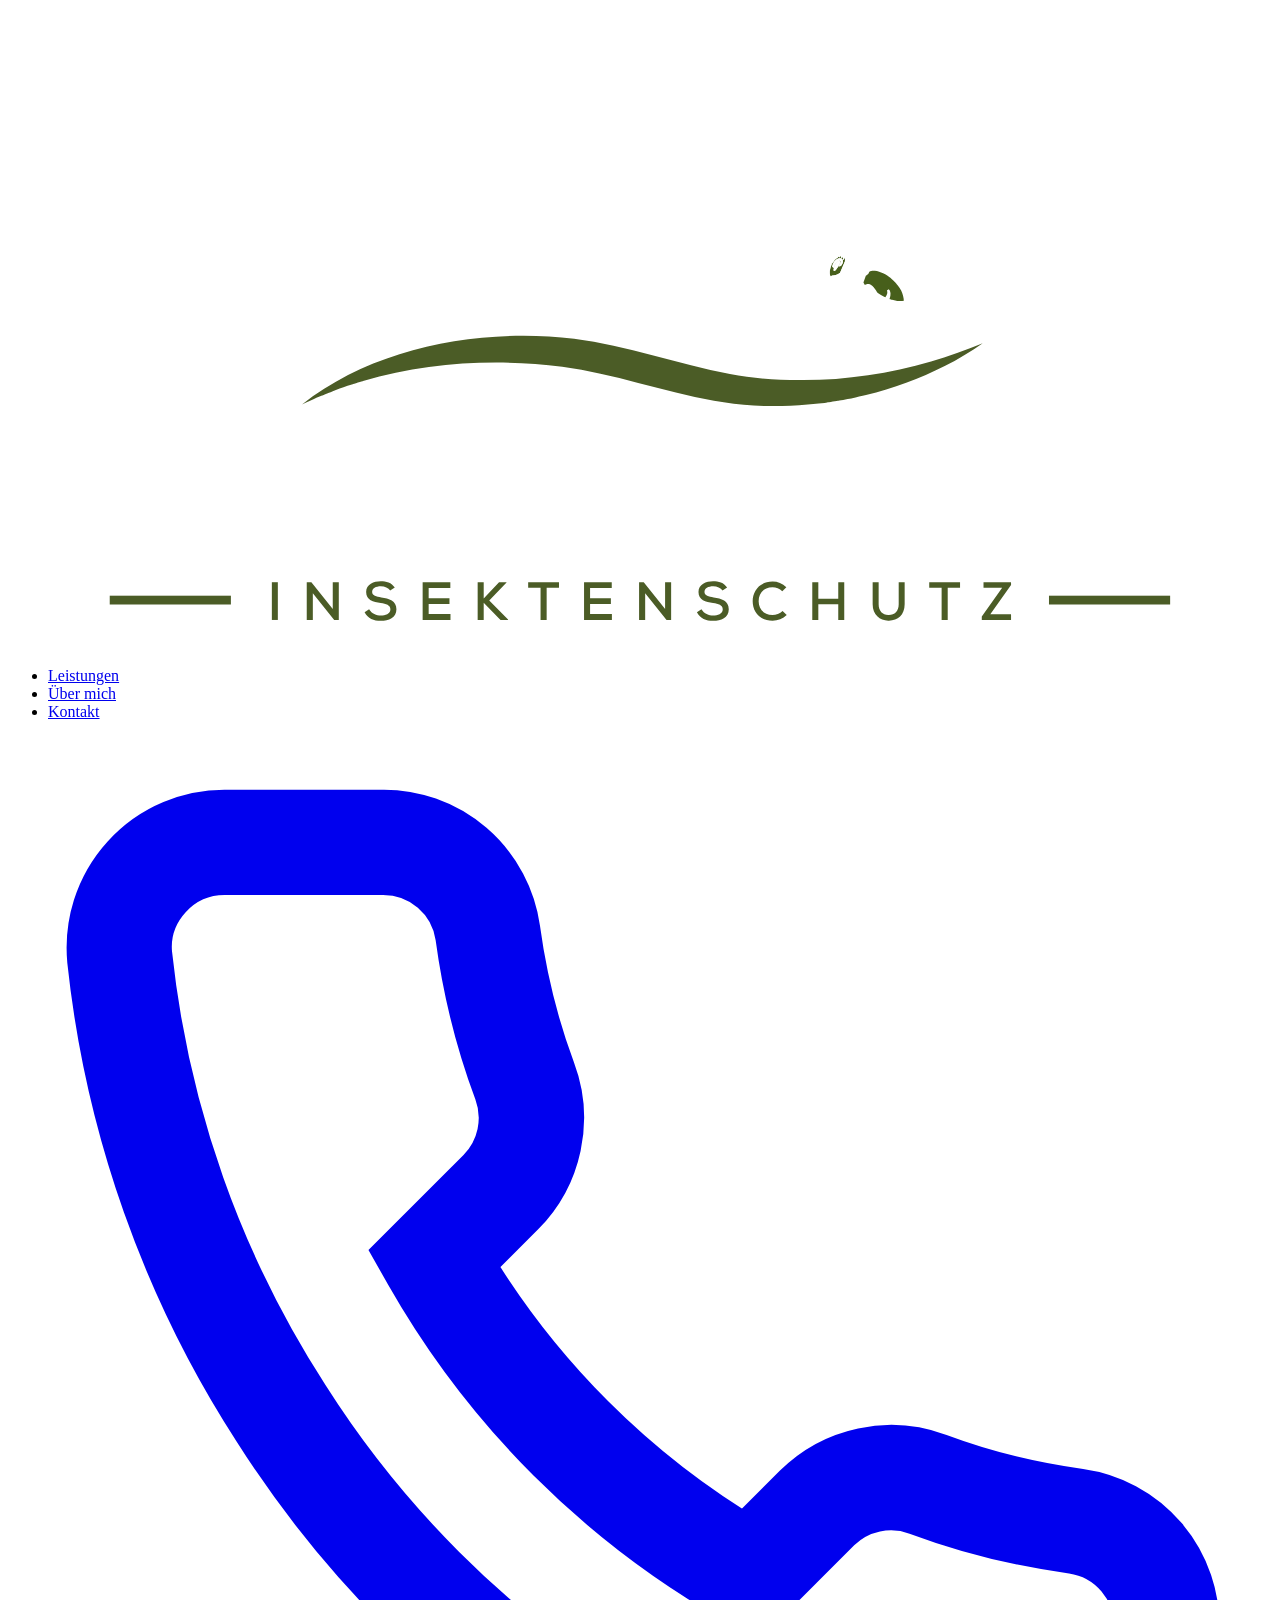
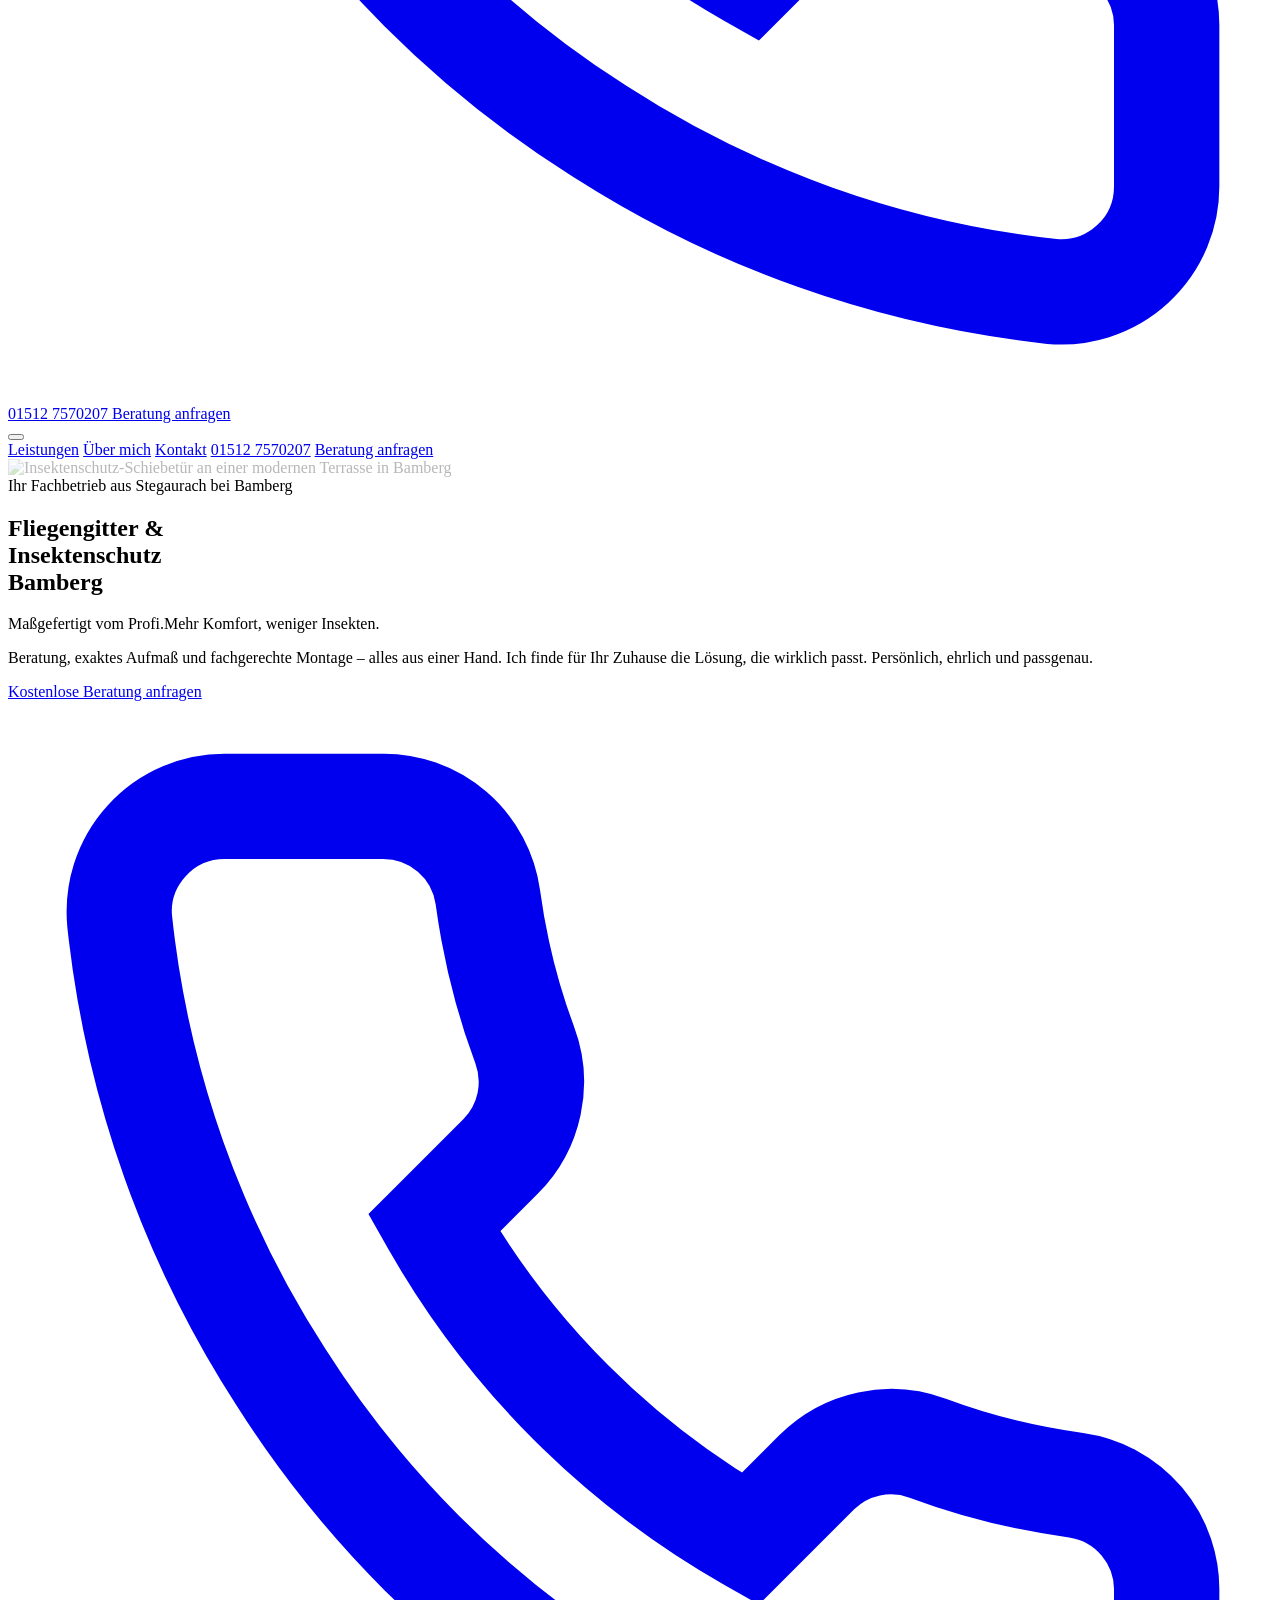
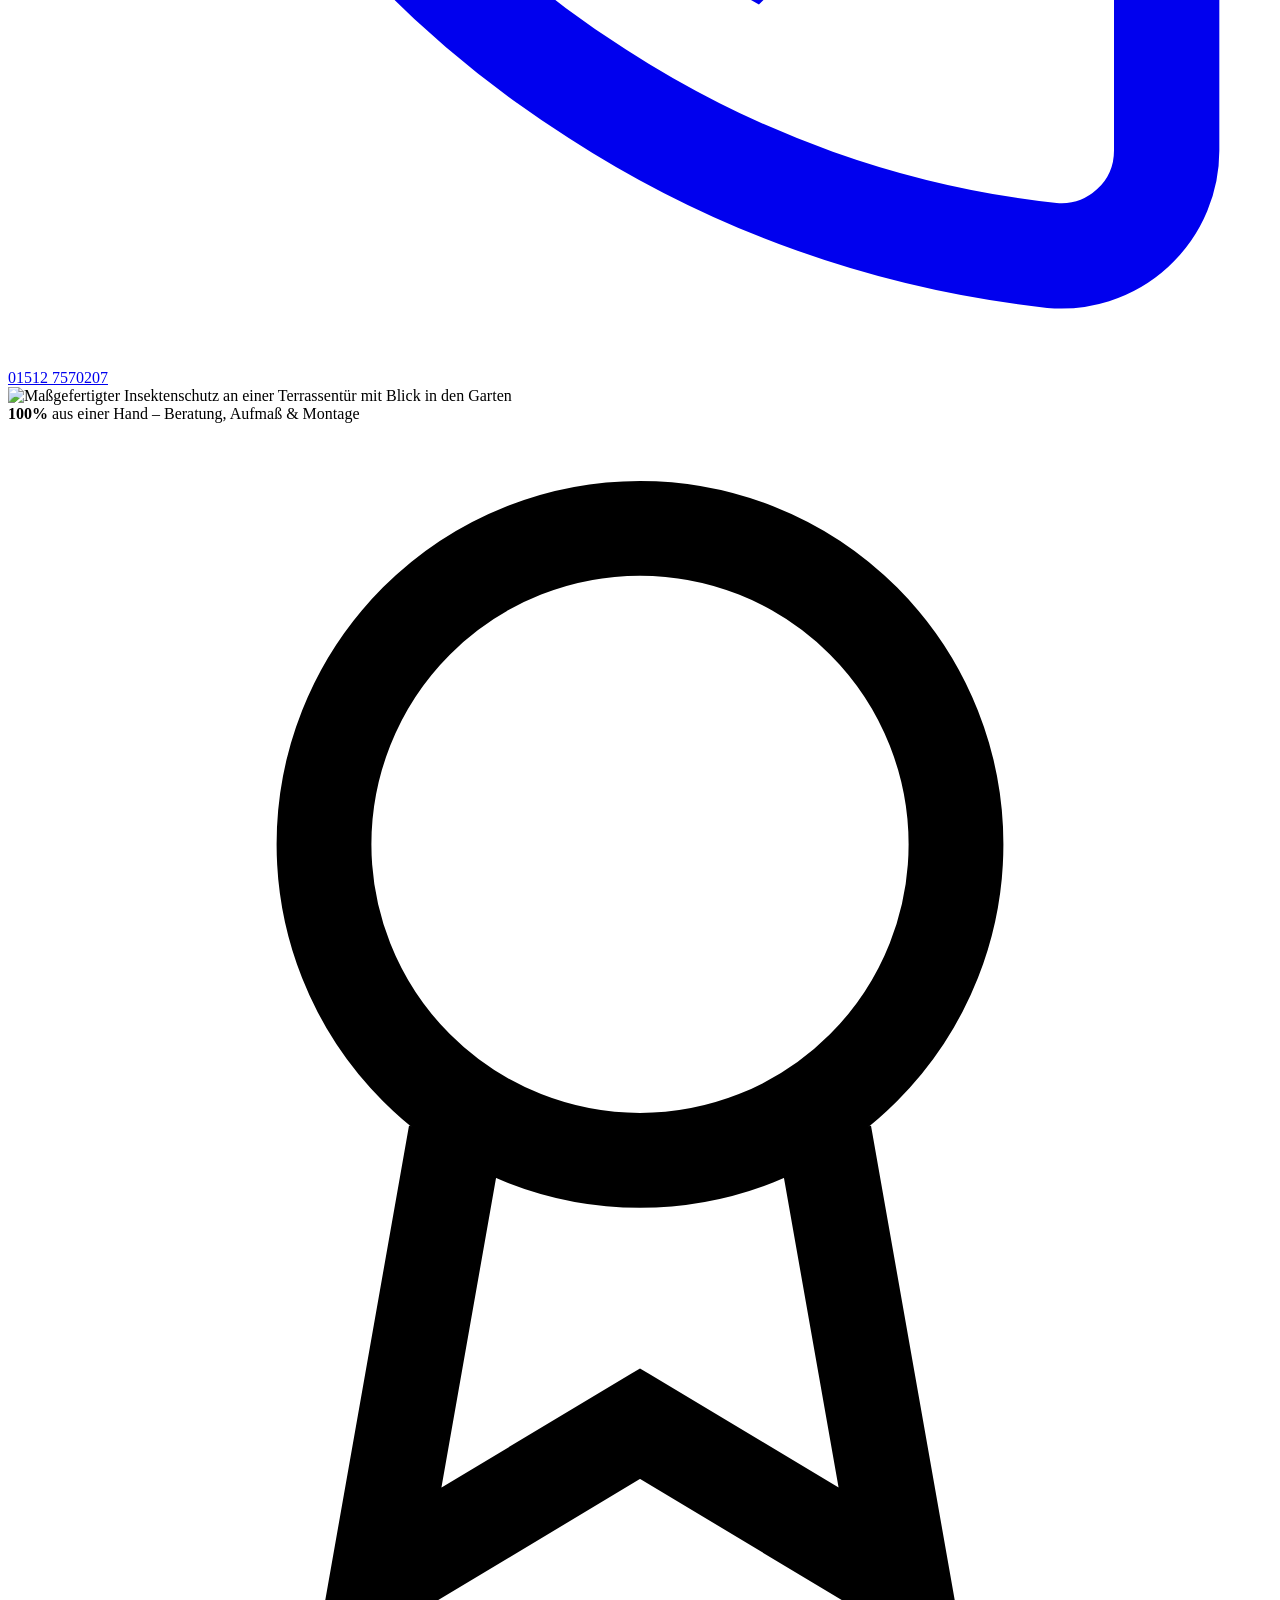
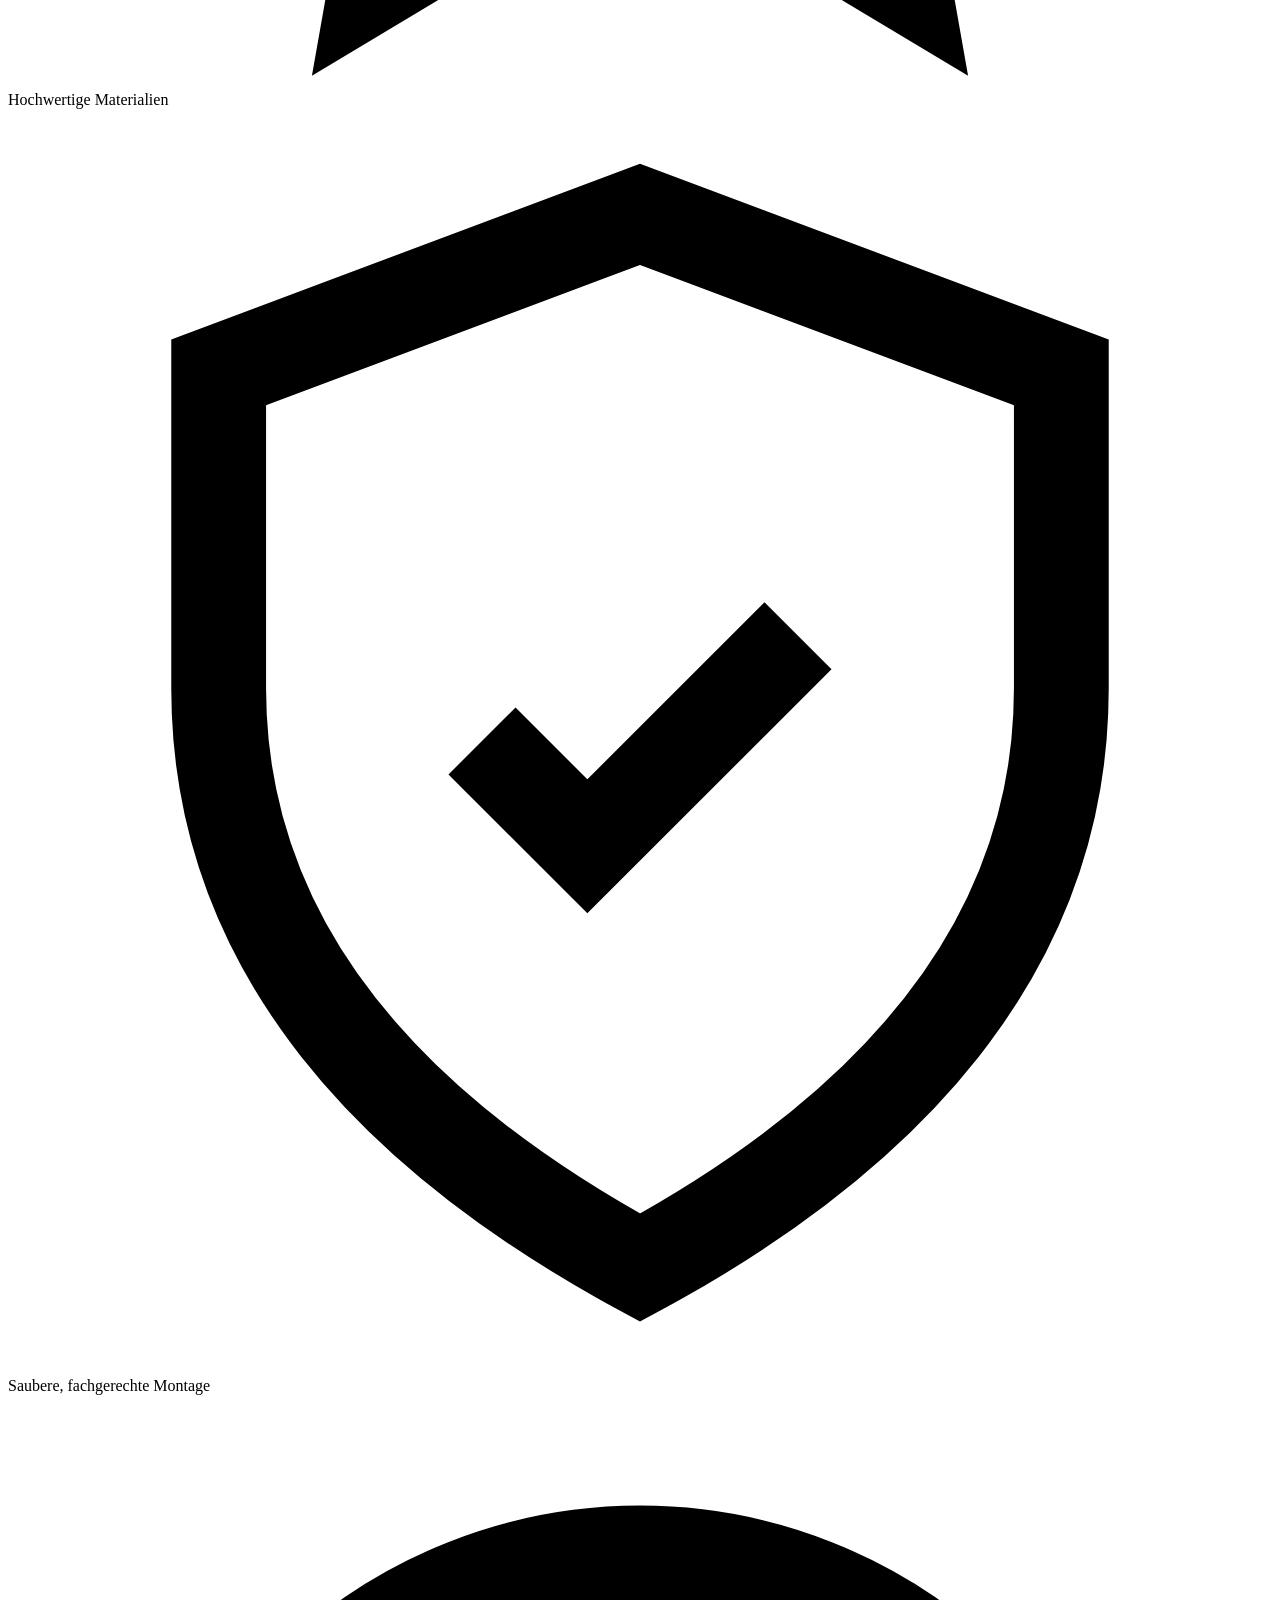
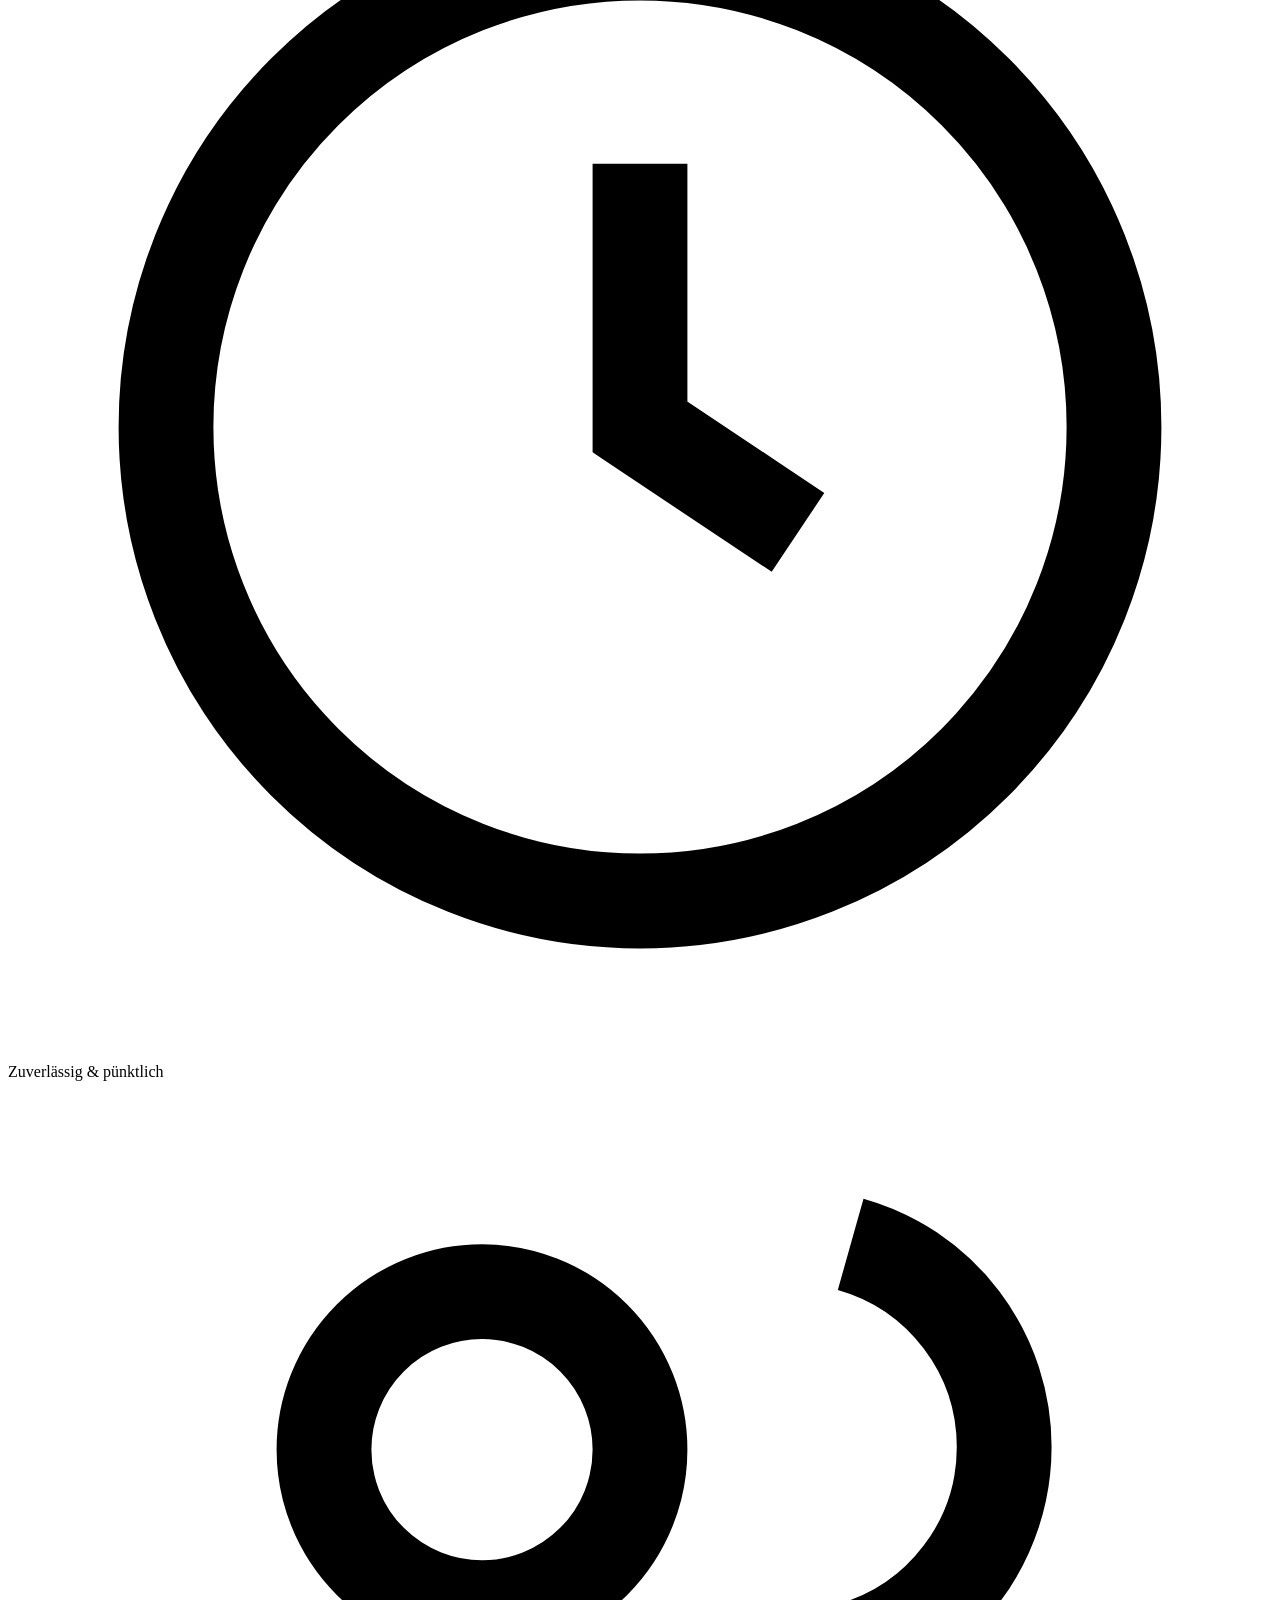
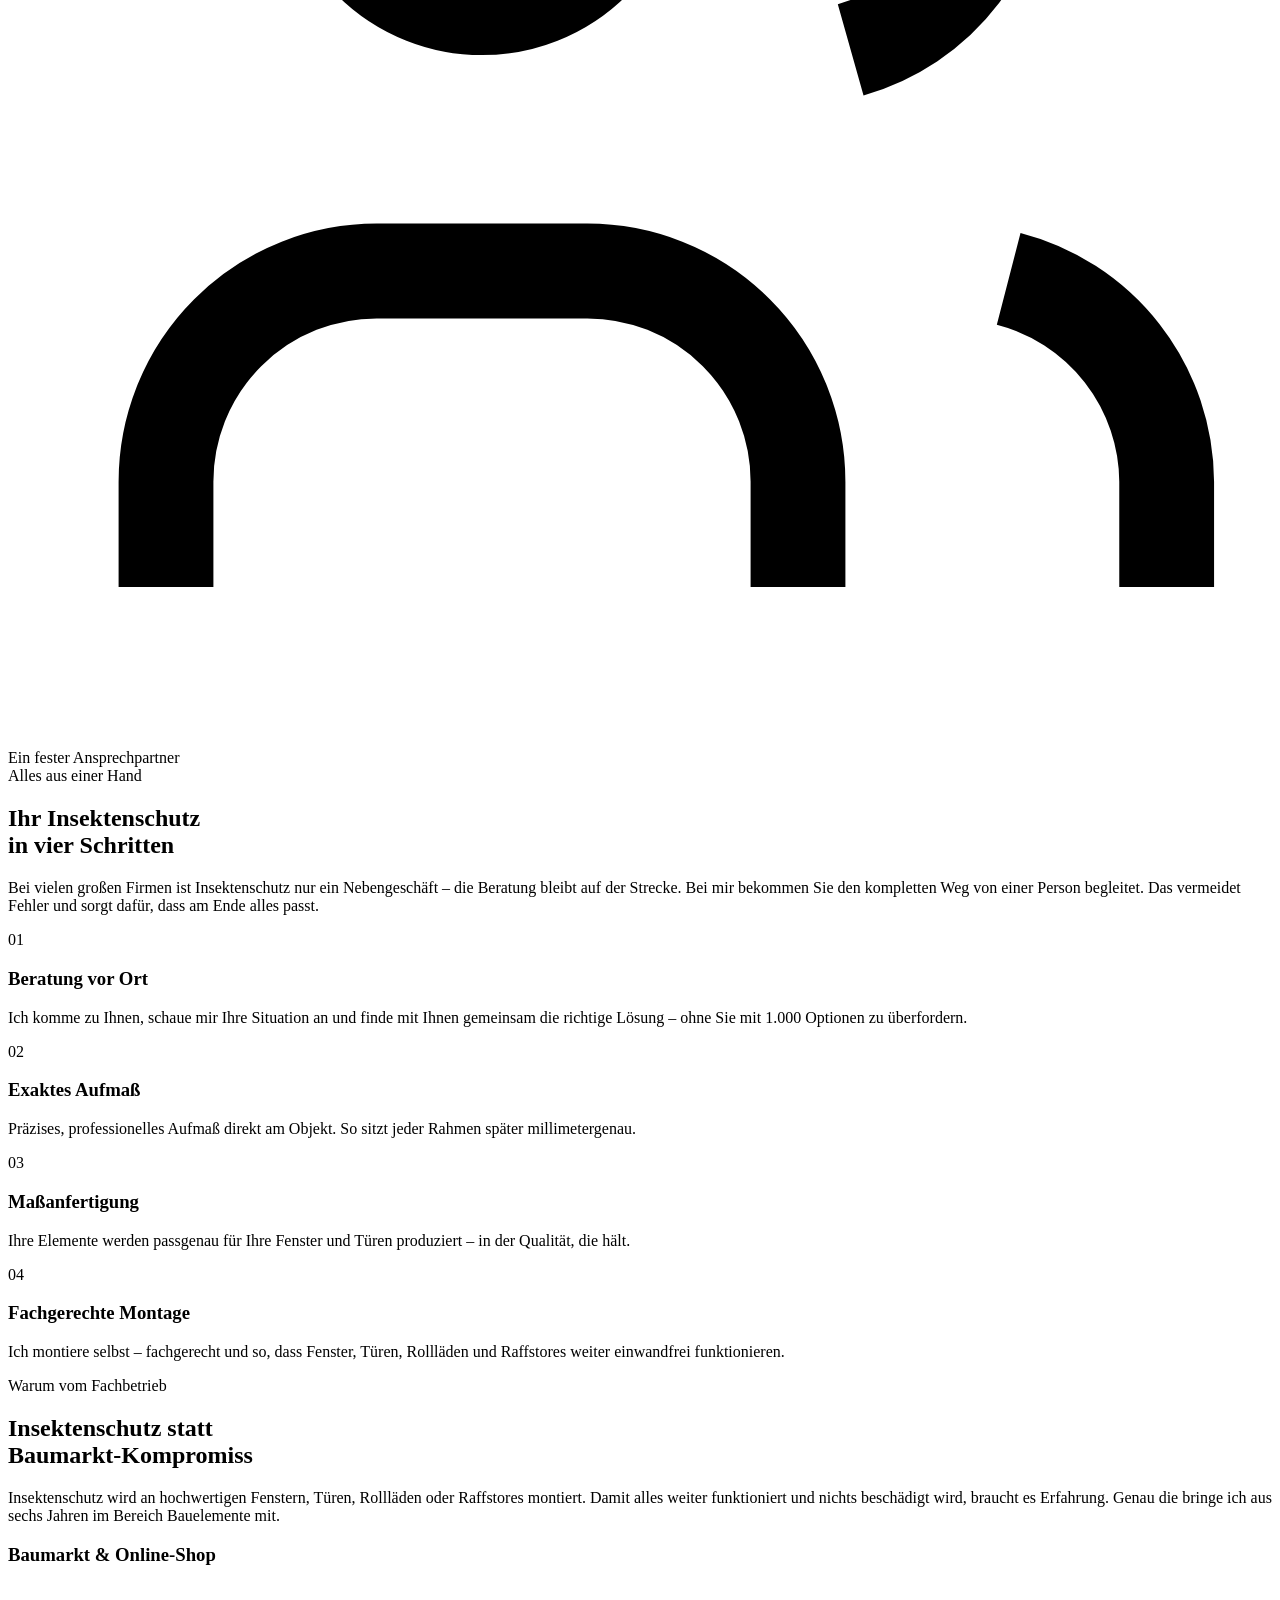
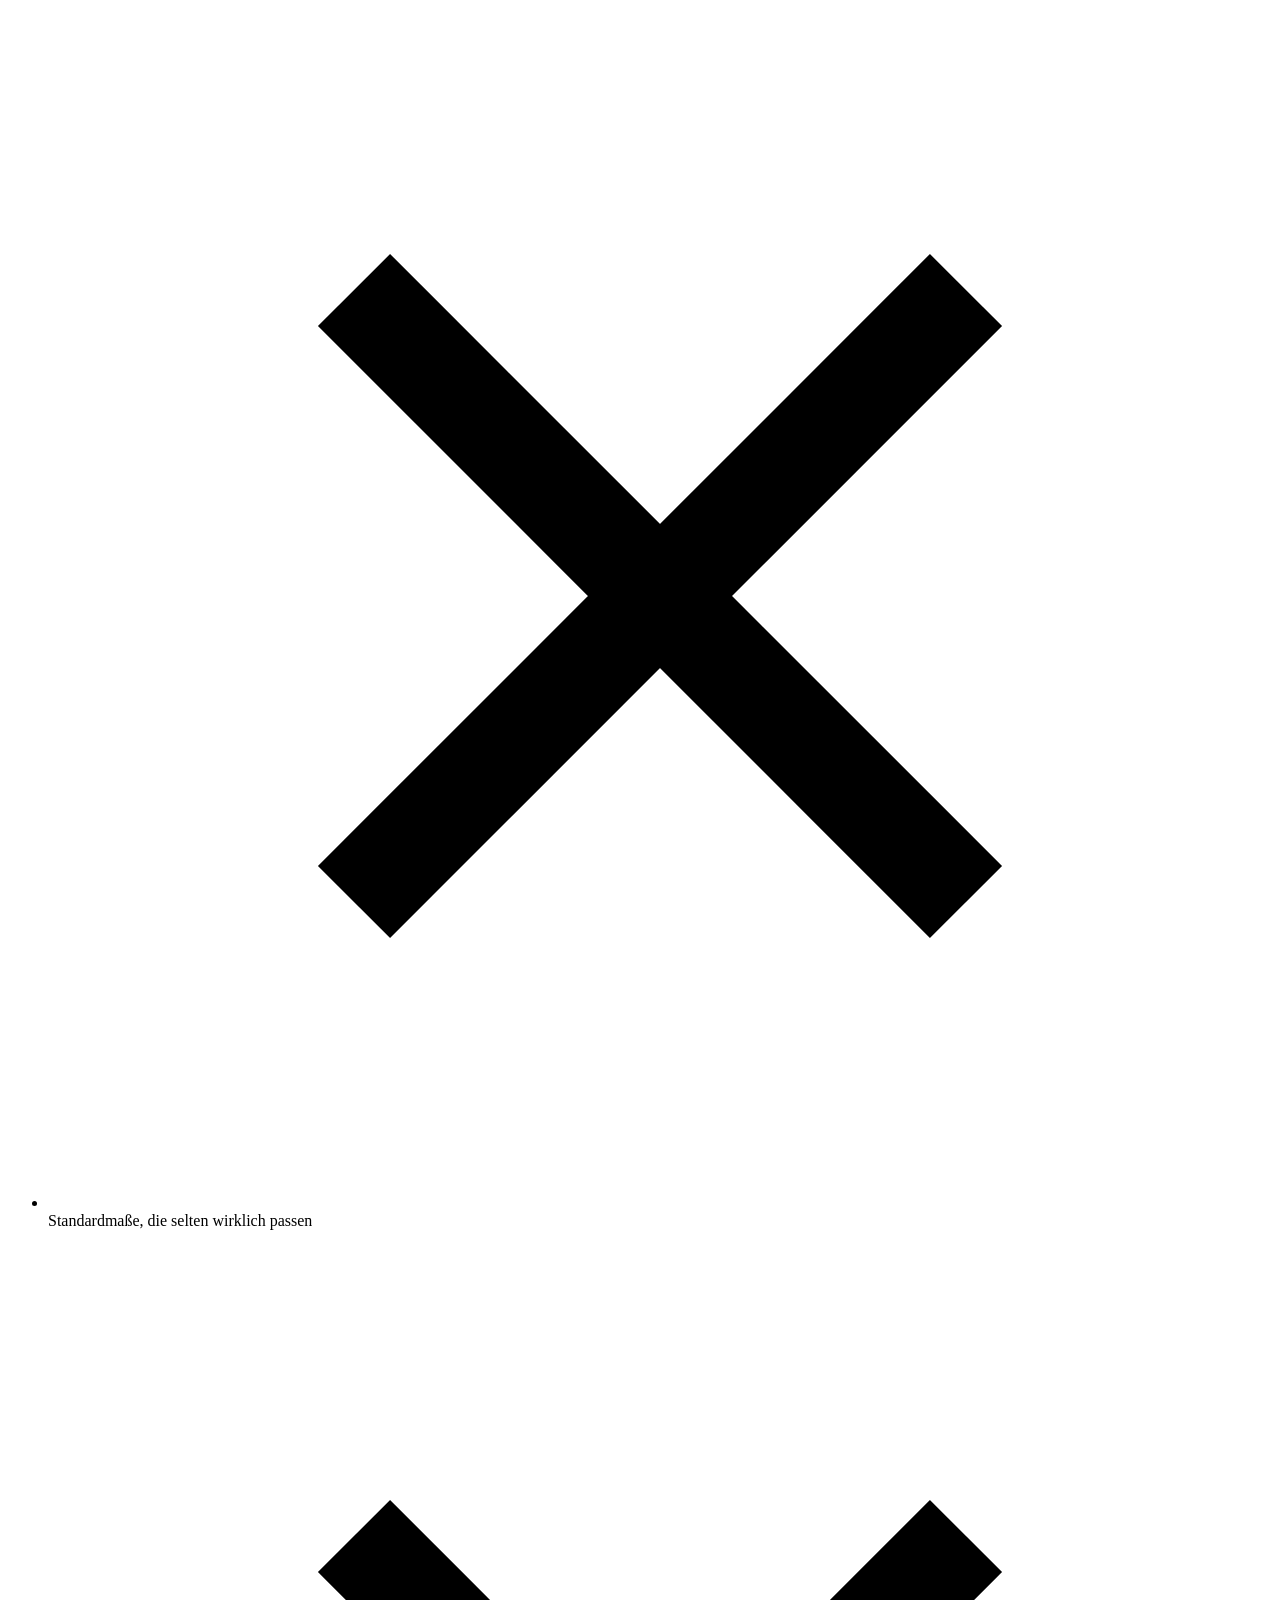
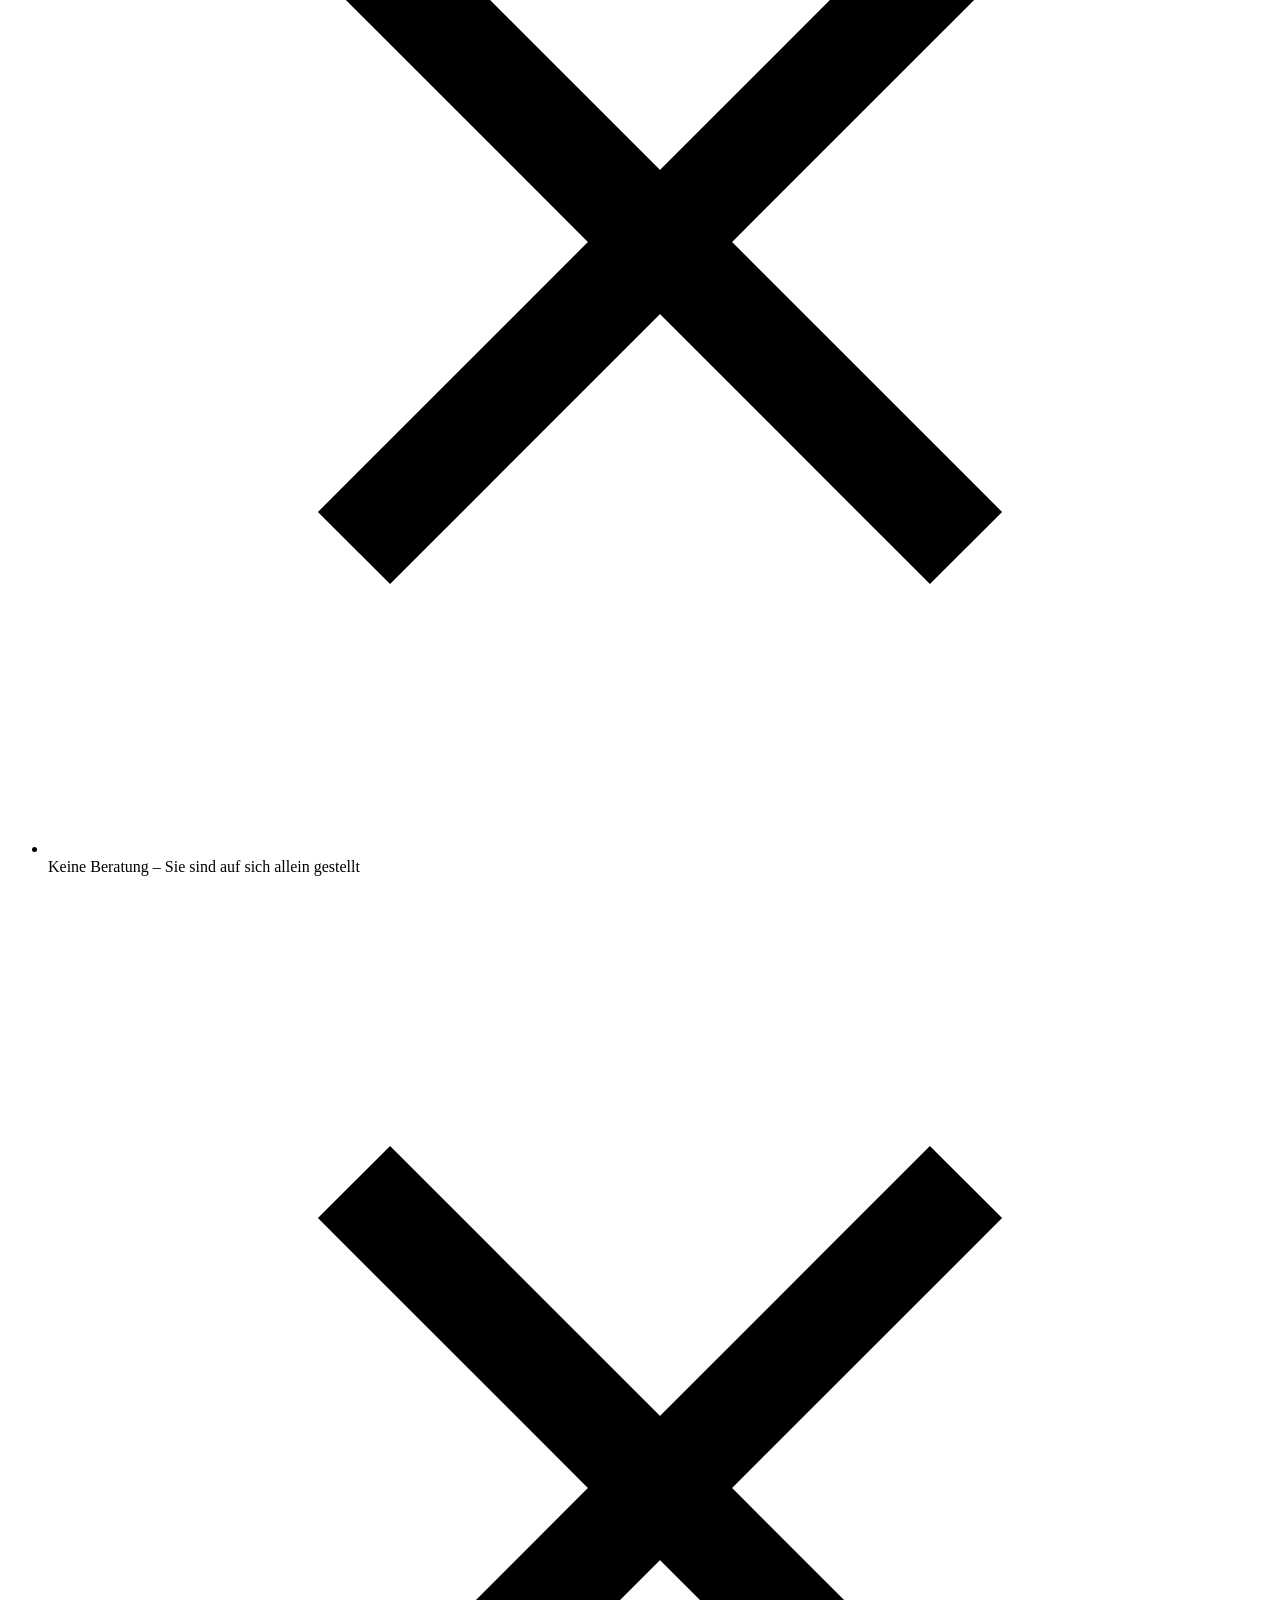
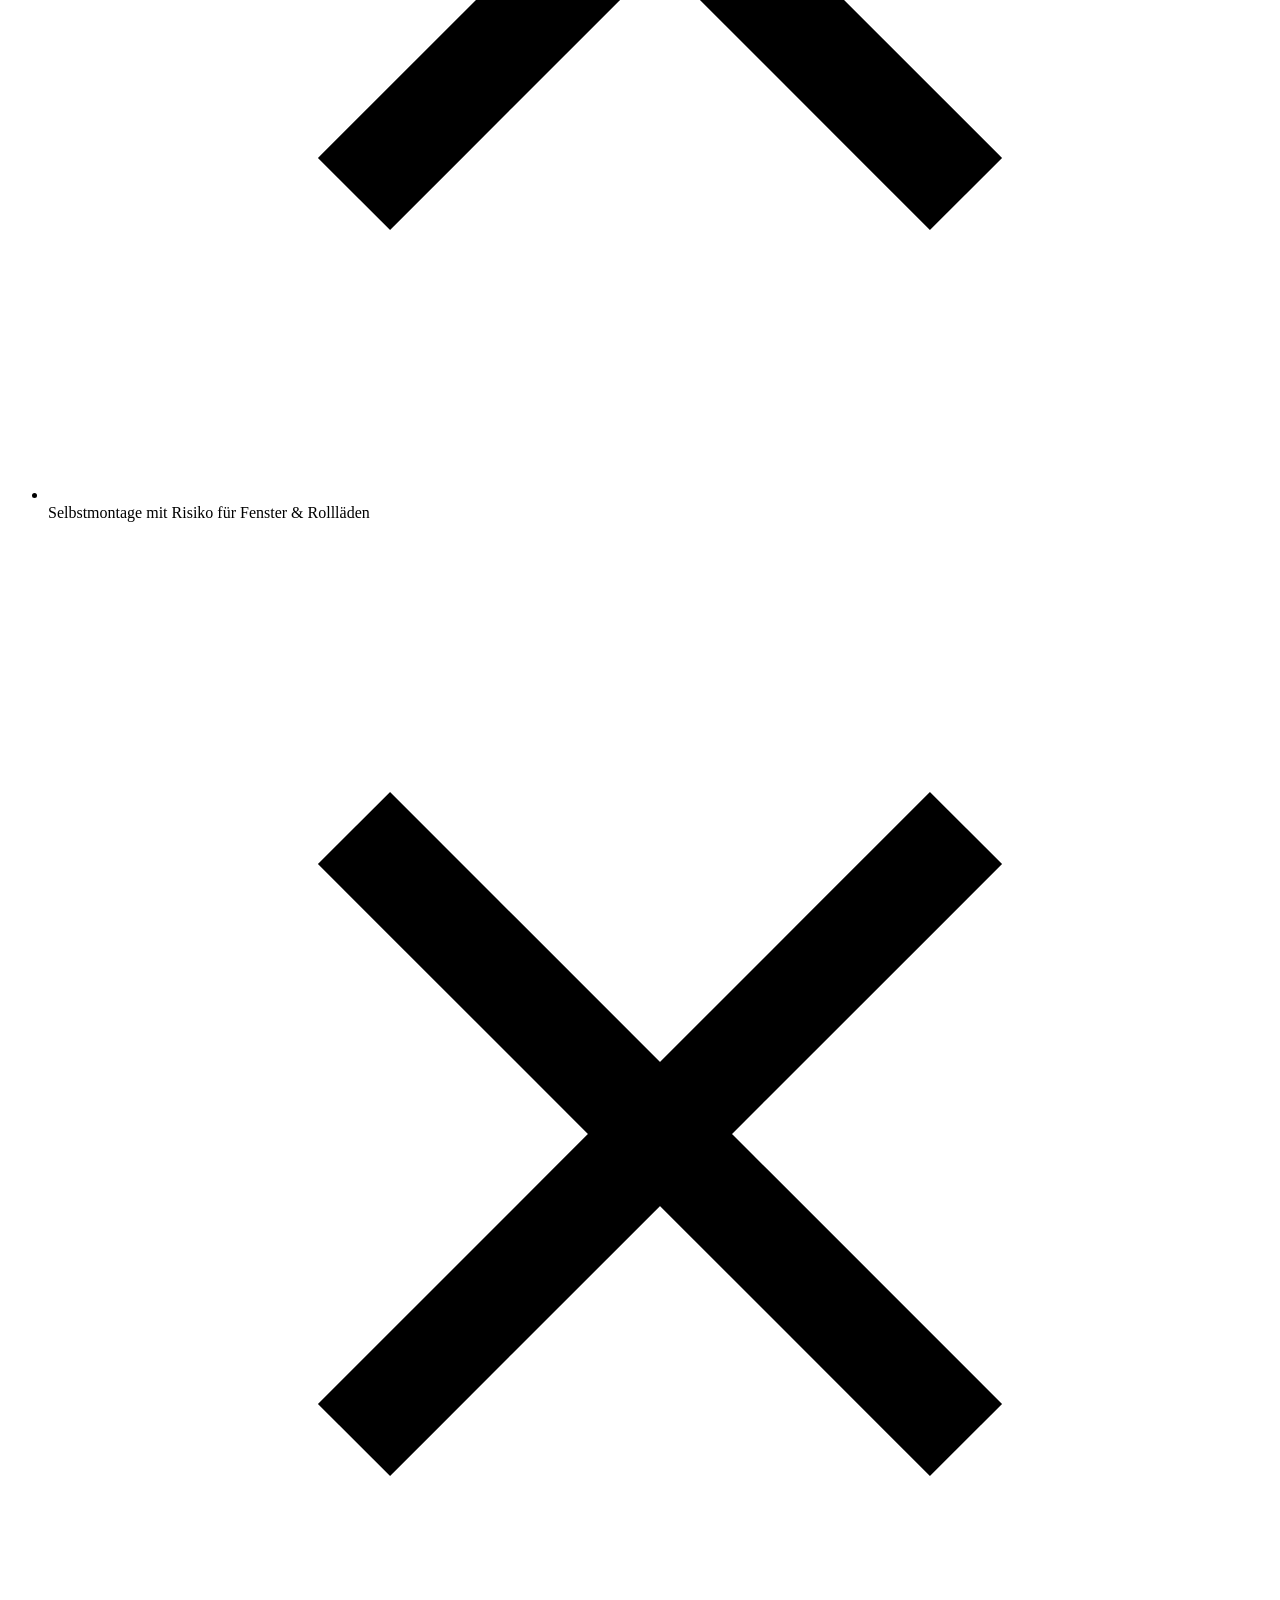
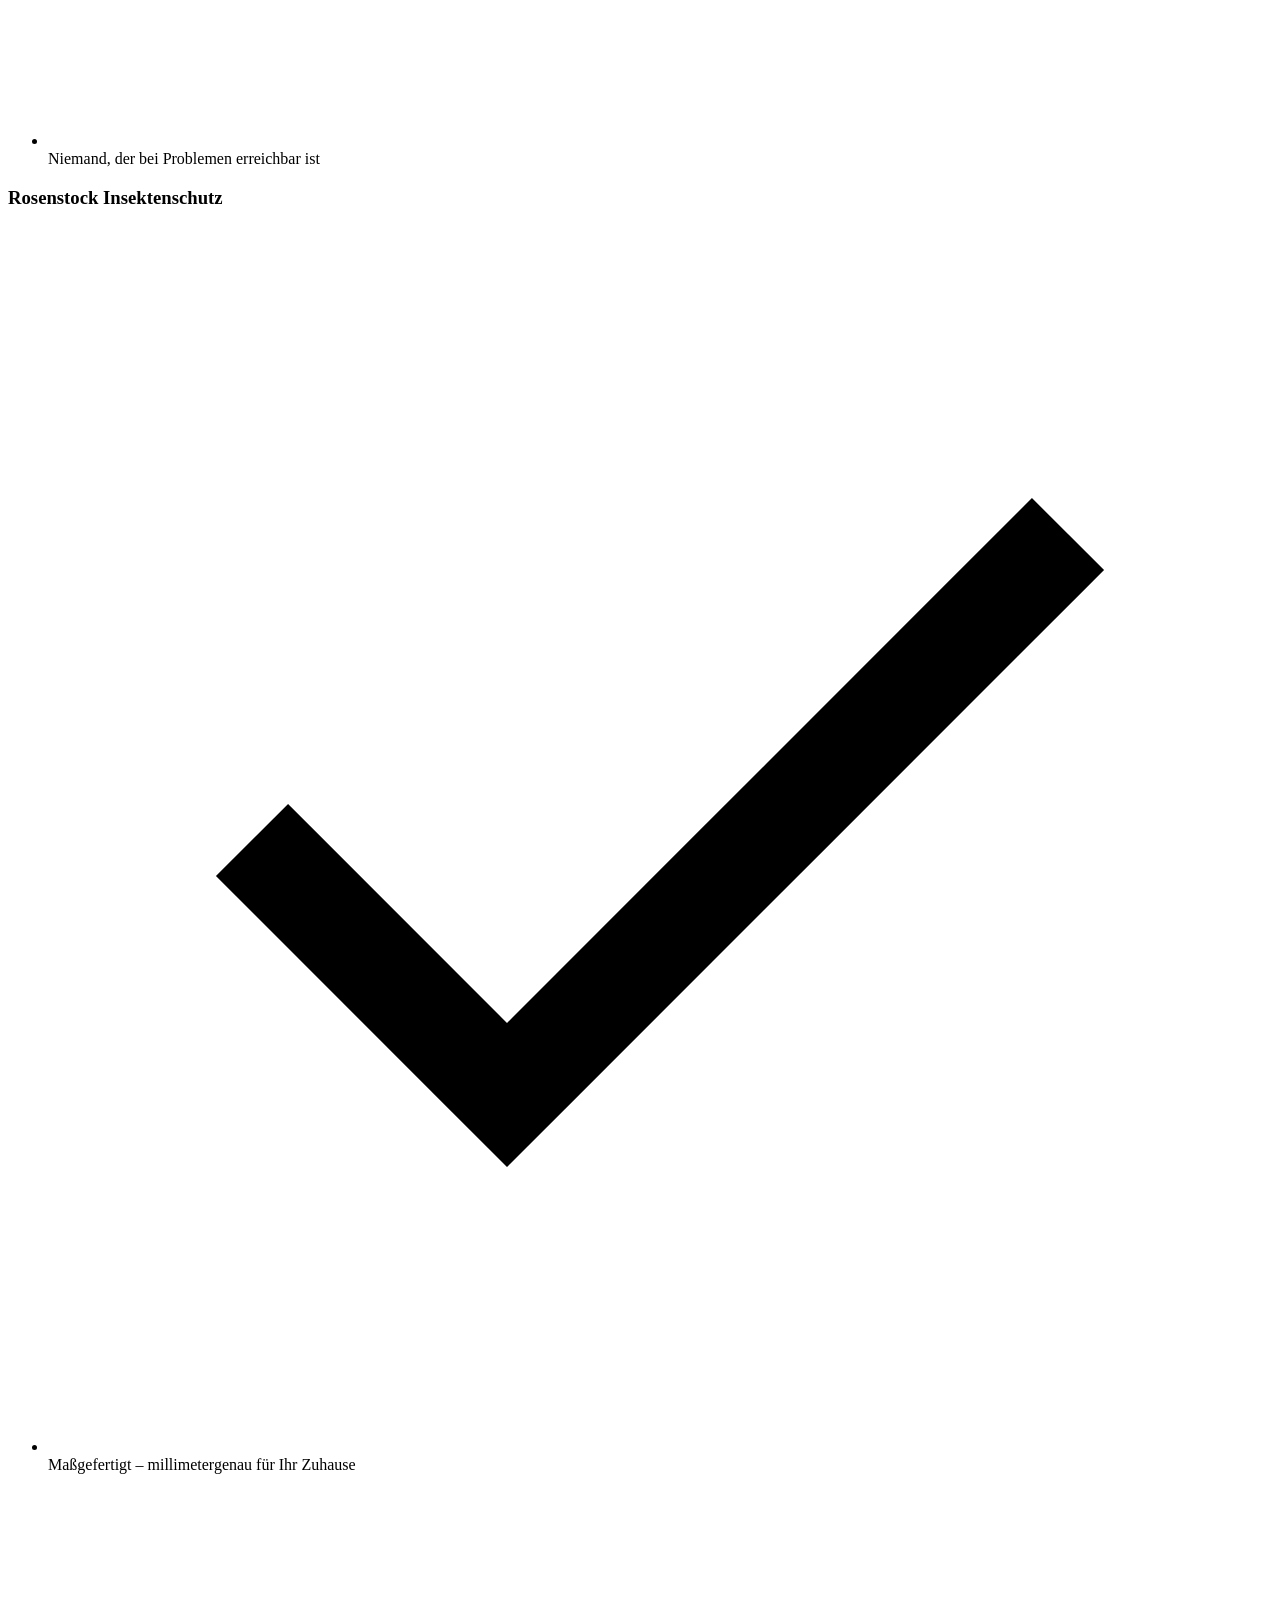
==== commit 3a585a14: "Add files via upload" ====
--- a/index.html
+++ b/index.html
@@ -43,7 +43,7 @@
 }
 </script>
 
-<link rel="stylesheet" href="assets/style.css">
+<link rel="stylesheet" href="assets/style.css?v=2">
 </head>
 <body>
 
@@ -87,10 +87,10 @@
   <div class="mesh"></div>
   <div class="wrap hero-grid">
     <div>
-      <span class="kicker reveal in">Dein Fachbetrieb aus Stegaurach bei Bamberg</span>
+      <span class="kicker reveal in">Ihr Fachbetrieb aus Stegaurach bei Bamberg</span>
       <h1 class="hero-h1 anton reveal in" data-d="1">Fliegengitter &amp;<br>Insektenschutz<br><span class="ol">Bamberg</span></h1>
       <p class="hero-claim-sub reveal in" data-d="2">Maßgefertigt vom Profi.<span class="script">Mehr Komfort, weniger Insekten.</span></p>
-      <p class="hero-sub reveal in" data-d="2">Beratung, exaktes Aufmaß und fachgerechte Montage – alles aus einer Hand. Ich finde für dein Zuhause die Lösung, die wirklich passt. Persönlich, ehrlich und passgenau.</p>
+      <p class="hero-sub reveal in" data-d="2">Beratung, exaktes Aufmaß und fachgerechte Montage – alles aus einer Hand. Ich finde für Ihr Zuhause die Lösung, die wirklich passt. Persönlich, ehrlich und passgenau.</p>
       <div class="hero-actions reveal in" data-d="3">
         <a href="kontakt.html" class="btn btn-primary">Kostenlose Beratung anfragen</a>
         <a href="tel:+4915127570207" class="btn btn-ghost">
@@ -140,13 +140,13 @@
   <div class="wrap">
     <div class="sec-head reveal">
       <span class="kicker">Alles aus einer Hand</span>
-      <h2 class="anton">Dein Insektenschutz<br>in vier Schritten</h2>
-      <p class="lead">Bei vielen großen Firmen ist Insektenschutz nur ein Nebengeschäft – die Beratung bleibt auf der Strecke. Bei mir bekommst du den kompletten Weg von einer Person begleitet. Das vermeidet Fehler und sorgt dafür, dass am Ende alles passt.</p>
+      <h2 class="anton">Ihr Insektenschutz<br>in vier Schritten</h2>
+      <p class="lead">Bei vielen großen Firmen ist Insektenschutz nur ein Nebengeschäft – die Beratung bleibt auf der Strecke. Bei mir bekommen Sie den kompletten Weg von einer Person begleitet. Das vermeidet Fehler und sorgt dafür, dass am Ende alles passt.</p>
     </div>
     <div class="steps">
-      <div class="step reveal" data-d="1"><span class="num">01</span><div class="bar"></div><h3>Beratung vor Ort</h3><p>Ich komme zu dir, schaue mir deine Situation an und finde mit dir gemeinsam die richtige Lösung – ohne dich mit 1.000 Optionen zu überfordern.</p></div>
+      <div class="step reveal" data-d="1"><span class="num">01</span><div class="bar"></div><h3>Beratung vor Ort</h3><p>Ich komme zu Ihnen, schaue mir Ihre Situation an und finde mit Ihnen gemeinsam die richtige Lösung – ohne Sie mit 1.000 Optionen zu überfordern.</p></div>
       <div class="step reveal" data-d="2"><span class="num">02</span><div class="bar"></div><h3>Exaktes Aufmaß</h3><p>Präzises, professionelles Aufmaß direkt am Objekt. So sitzt jeder Rahmen später millimetergenau.</p></div>
-      <div class="step reveal" data-d="3"><span class="num">03</span><div class="bar"></div><h3>Maßanfertigung</h3><p>Deine Elemente werden passgenau für deine Fenster und Türen produziert – in der Qualität, die hält.</p></div>
+      <div class="step reveal" data-d="3"><span class="num">03</span><div class="bar"></div><h3>Maßanfertigung</h3><p>Ihre Elemente werden passgenau für Ihre Fenster und Türen produziert – in der Qualität, die hält.</p></div>
       <div class="step reveal" data-d="4"><span class="num">04</span><div class="bar"></div><h3>Fachgerechte Montage</h3><p>Ich montiere selbst – fachgerecht und so, dass Fenster, Türen, Rollläden und Raffstores weiter einwandfrei funktionieren.</p></div>
     </div>
   </div>
@@ -165,7 +165,7 @@
         <h3>Baumarkt &amp; Online-Shop</h3>
         <ul>
           <li><svg viewBox="0 0 24 24" fill="none" stroke="currentColor" stroke-width="2"><path d="M18 6 6 18M6 6l12 12"/></svg>Standardmaße, die selten wirklich passen</li>
-          <li><svg viewBox="0 0 24 24" fill="none" stroke="currentColor" stroke-width="2"><path d="M18 6 6 18M6 6l12 12"/></svg>Keine Beratung – du bist auf dich allein gestellt</li>
+          <li><svg viewBox="0 0 24 24" fill="none" stroke="currentColor" stroke-width="2"><path d="M18 6 6 18M6 6l12 12"/></svg>Keine Beratung – Sie sind auf sich allein gestellt</li>
           <li><svg viewBox="0 0 24 24" fill="none" stroke="currentColor" stroke-width="2"><path d="M18 6 6 18M6 6l12 12"/></svg>Selbstmontage mit Risiko für Fenster &amp; Rollläden</li>
           <li><svg viewBox="0 0 24 24" fill="none" stroke="currentColor" stroke-width="2"><path d="M18 6 6 18M6 6l12 12"/></svg>Niemand, der bei Problemen erreichbar ist</li>
         </ul>
@@ -173,9 +173,9 @@
       <div class="card card-good reveal" data-d="2">
         <h3>Rosenstock Insektenschutz</h3>
         <ul>
-          <li><svg viewBox="0 0 24 24" fill="none" stroke="currentColor" stroke-width="2"><path d="M20 6 9 17l-5-5"/></svg>Maßgefertigt – millimetergenau für dein Zuhause</li>
+          <li><svg viewBox="0 0 24 24" fill="none" stroke="currentColor" stroke-width="2"><path d="M20 6 9 17l-5-5"/></svg>Maßgefertigt – millimetergenau für Ihr Zuhause</li>
           <li><svg viewBox="0 0 24 24" fill="none" stroke="currentColor" stroke-width="2"><path d="M20 6 9 17l-5-5"/></svg>Ehrliche, persönliche Beratung direkt vor Ort</li>
-          <li><svg viewBox="0 0 24 24" fill="none" stroke="currentColor" stroke-width="2"><path d="M20 6 9 17l-5-5"/></svg>Fachgerechte Montage ohne Schäden an deinen Elementen</li>
+          <li><svg viewBox="0 0 24 24" fill="none" stroke="currentColor" stroke-width="2"><path d="M20 6 9 17l-5-5"/></svg>Fachgerechte Montage ohne Schäden an Ihren Elementen</li>
           <li><svg viewBox="0 0 24 24" fill="none" stroke="currentColor" stroke-width="2"><path d="M20 6 9 17l-5-5"/></svg>Ein fester Ansprechpartner – vom ersten Anruf bis zum Einbau</li>
         </ul>
       </div>
@@ -188,8 +188,8 @@
   <div class="wrap">
     <div class="sec-head reveal">
       <span class="kicker">Für Fenster, Türen &amp; mehr</span>
-      <h2 class="anton">Insektenschutz, der<br>zu dir passt</h2>
-      <p class="lead">Vom klassischen Spannrahmen bis zur Sonderlösung im Denkmalschutz – ich biete das volle Programm. Welche Variante für dich die richtige ist, klären wir gemeinsam vor Ort.</p>
+      <h2 class="anton">Insektenschutz, der<br>zu Ihnen passt</h2>
+      <p class="lead">Vom klassischen Spannrahmen bis zur Sonderlösung im Denkmalschutz – ich biete das volle Programm. Welche Variante für Sie die richtige ist, klären wir gemeinsam vor Ort.</p>
     </div>
     <div class="serv">
       <div class="serv-item reveal" data-d="1">
@@ -217,7 +217,7 @@
         <h3>Sonderbau &amp; Denkmalschutz</h3><p>Individuelle Lösungen, Sonderlackierungen und Reparatur bzw. Neubespannung.</p>
       </div>
     </div>
-    <p class="serv-note reveal"><b>Mein Versprechen:</b> Ich überschütte dich nicht mit hundert Möglichkeiten. Für deine Situation gibt es meist zwei oder drei sinnvolle Wege – und aus denen suchst du aus.</p>
+    <p class="serv-note reveal"><b>Mein Versprechen:</b> Ich überschütte Sie nicht mit hundert Möglichkeiten. Für Ihre Situation gibt es meist zwei oder drei sinnvolle Wege – und aus denen suchen Sie aus.</p>
     <div class="reveal" style="margin-top:2rem"><a href="leistungen.html" class="btn btn-primary">Alle Leistungen ansehen</a></div>
   </div>
 </section>
@@ -231,12 +231,12 @@
     </div>
     <div class="reveal" data-d="1">
       <span class="kicker">Ich bin greifbar</span>
-      <h2 class="anton" style="font-size:clamp(2rem,4.2vw,3rem);margin:1rem 0">Bei mir bekommst du eine persönliche<br>Betreuung von Anfang bis Ende</h2>
+      <h2 class="anton" style="font-size:clamp(2rem,4.2vw,3rem);margin:1rem 0">Bei mir bekommen Sie eine persönliche<br>Betreuung von Anfang bis Ende</h2>
       <blockquote>„Ich habe zu oft erlebt, wie Insektenschutz-Lösungen nicht den Erwartungen entsprachen, weil wichtige Details übersehen wurden. Deshalb begleite ich jedes Projekt persönlich – von der ersten Beratung bis zur fertigen Montage.&rdquo;</blockquote>
-      <p class="lead" style="color:var(--muted-dark)">Sechs Jahre lang war ich im Kundendienst für Bauelemente tätig und habe aus erster Hand erlebt, wie häufig Fehler entstehen, wenn Beratung, Aufmaß und Montage von unterschiedlichen Personen übernommen werden. Deshalb setze ich auf einen anderen Ansatz: Bei mir erhalten Sie alles aus einer Hand – von der individuellen Beratung über das präzise Aufmaß bis hin zum fachgerechten Einbau.</p>
+      <p class="lead" style="color:var(--muted-dark)">Sechs Jahre lang war ich im Kundendienst für Bauelemente tätig und habe aus erster Hand erlebt, wie häufig Fehler entstehen, wenn Beratung, Aufmaß und Montage von unterschiedlichen Personen übernommen werden. Deshalb setze ich auf einen anderen Ansatz: Bei mir bekommen Sie alles aus einer Hand – von der individuellen Beratung über das präzise Aufmaß bis hin zum fachgerechten Einbau.</p>
       <p class="lead" style="color:var(--muted-dark);margin-top:1rem">So haben Sie während des gesamten Projekts einen festen Ansprechpartner, der Ihr Vorhaben kennt und persönlich begleitet.</p>
       <p class="lead" style="color:var(--muted-dark);margin-top:1rem">Bei besonders anspruchsvollen Projekten arbeite ich mit meinem langjährigen Partner zusammen – einem erfahrenen Schreinermeister mit umfassendem Fachwissen und einem hohen Anspruch an Qualität.</p>
-      <a href="ueber-mich.html" class="btn btn-primary" style="margin-top:1.8rem">Lern mich kennen</a>
+      <a href="ueber-mich.html" class="btn btn-primary" style="margin-top:1.8rem">Lernen Sie mich kennen</a>
     </div>
   </div>
 </section>
@@ -245,7 +245,7 @@
 <section class="block light" id="regionen">
   <div class="wrap region-grid">
     <div class="reveal">
-      <span class="kicker">Dein Einzugsgebiet</span>
+      <span class="kicker">Ihr Einzugsgebiet</span>
       <h2 class="anton" style="font-size:clamp(2rem,4.2vw,3rem);margin:1rem 0">Insektenschutz in Bamberg,<br>Franken &amp; der Oberpfalz</h2>
       <p class="lead">Mein Schwerpunkt liegt rund um Bamberg. Über die Jahre ist ein Kundenstamm in ganz Franken und Teilen der Oberpfalz dazugekommen – und ich freue mich, mein Gebiet weiter auszubauen. Egal wo: Ich komme persönlich vorbei, messe auf und montiere selbst.</p>
     </div>
@@ -267,7 +267,7 @@
   <div class="wrap promise reveal">
     <span class="kicker" style="justify-content:center">Mein Versprechen</span>
     <p class="anton" style="margin-top:1rem">Individuell. Hochwertig. Langlebig.</p>
-    <p>Du bekommst keine Lösung von der Stange, sondern Insektenschutz, der zu deinem Zuhause, deinem Alltag und deinem Budget passt. Ehrlich beraten, sauber gebaut, fachgerecht montiert.</p>
+    <p>Sie bekommen keine Lösung von der Stange, sondern Insektenschutz, der zu Ihrem Zuhause, Ihrem Alltag und Ihrem Budget passt. Ehrlich beraten, sauber gebaut, fachgerecht montiert.</p>
     <div class="sig">– Sascha Rosenstock</div>
   </div>
 </section>
@@ -277,7 +277,7 @@
   <div class="mesh"></div>
   <div class="wrap cta-inner reveal">
     <h2 class="anton">Bereit für insektenfreie<br>Sommerabende?</h2>
-    <p>Schreib mir, wonach du suchst – ich melde mich und wir vereinbaren einen Termin für die kostenlose Beratung vor Ort. Ganz unverbindlich.</p>
+    <p>Schreiben Sie mir, wonach Sie suchen – ich melde mich und wir vereinbaren einen Termin für die kostenlose Beratung vor Ort. Ganz unverbindlich.</p>
     <div class="cta-actions">
       <a href="tel:+4915127570207" class="btn btn-primary">
         <svg viewBox="0 0 24 24" fill="none" stroke="currentColor" stroke-width="2"><path d="M22 16.92v3a2 2 0 0 1-2.18 2 19.8 19.8 0 0 1-8.63-3.07 19.5 19.5 0 0 1-6-6 19.8 19.8 0 0 1-3.07-8.67A2 2 0 0 1 4.11 2h3a2 2 0 0 1 2 1.72c.13.96.36 1.9.7 2.81a2 2 0 0 1-.45 2.11L8.09 9.91a16 16 0 0 0 6 6l1.27-1.27a2 2 0 0 1 2.11-.45c.91.34 1.85.57 2.81.7A2 2 0 0 1 22 16.92z"/></svg>
@@ -294,7 +294,7 @@
     <div class="foot-grid">
       <div class="foot-col">
         <div class="foot-logo"><img src="assets/rosenstock-logo.svg" alt="Rosenstock Insektenschutz"></div>
-        <p>Insektenschutz und Fliegengitter nach Maß – persönlich beraten, fachgerecht montiert. Dein Fachbetrieb aus Stegaurach für Bamberg und ganz Franken.</p>
+        <p>Insektenschutz und Fliegengitter nach Maß – persönlich beraten, fachgerecht montiert. Ihr Fachbetrieb aus Stegaurach für Bamberg und ganz Franken.</p>
       </div>
       <div class="foot-col">
         <h4>Kontakt</h4>
